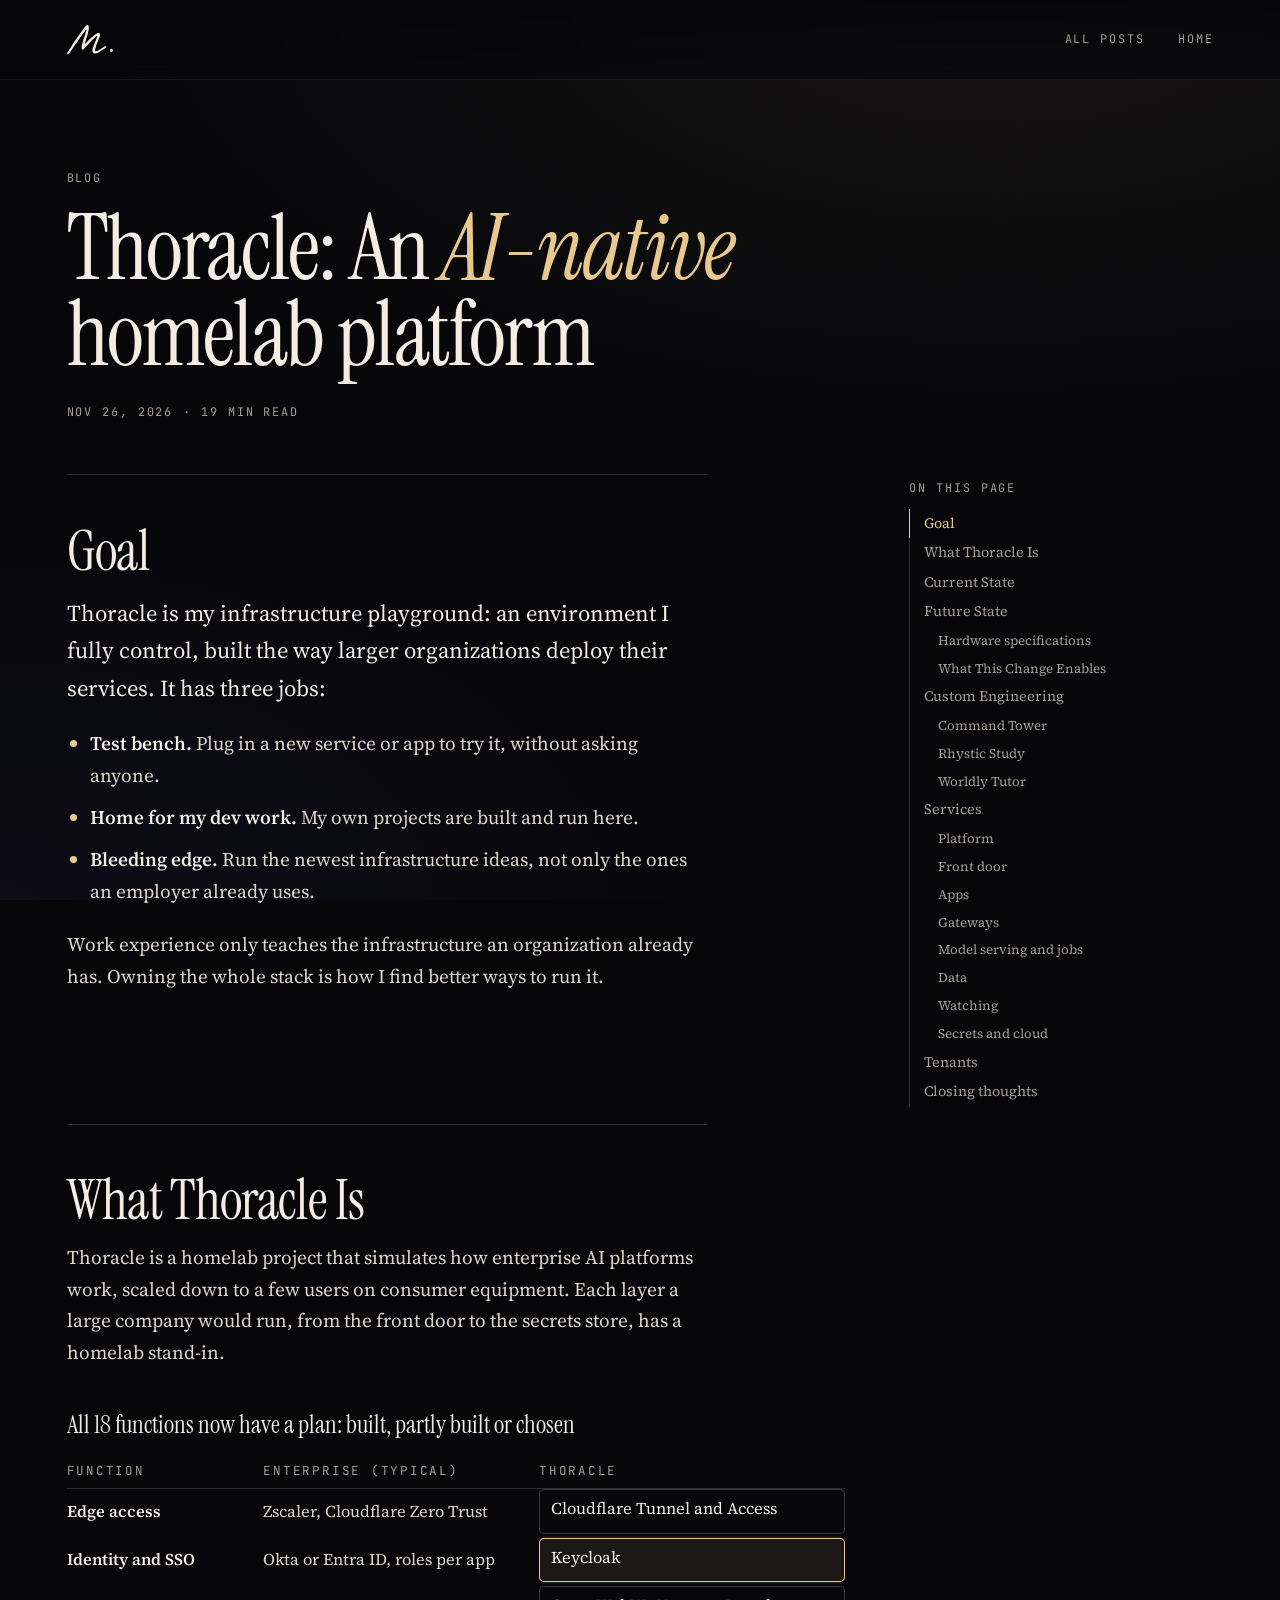
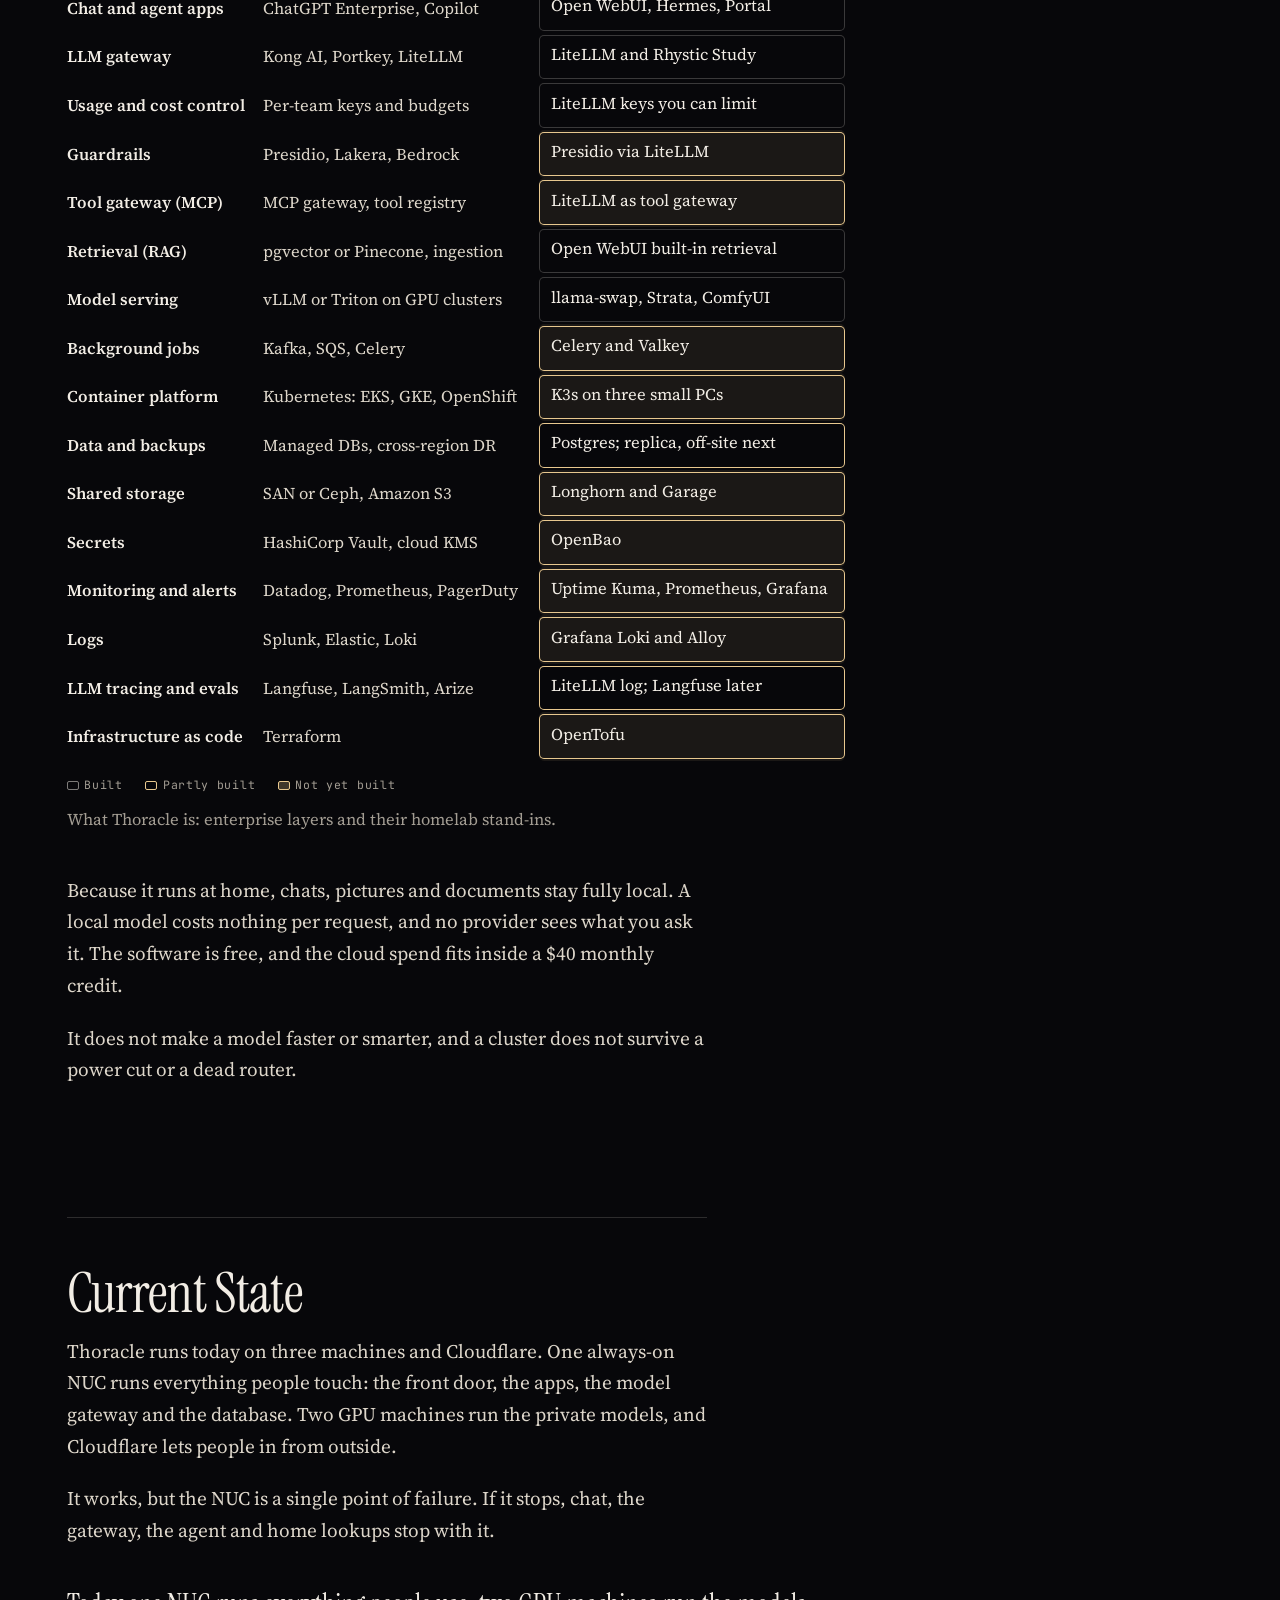
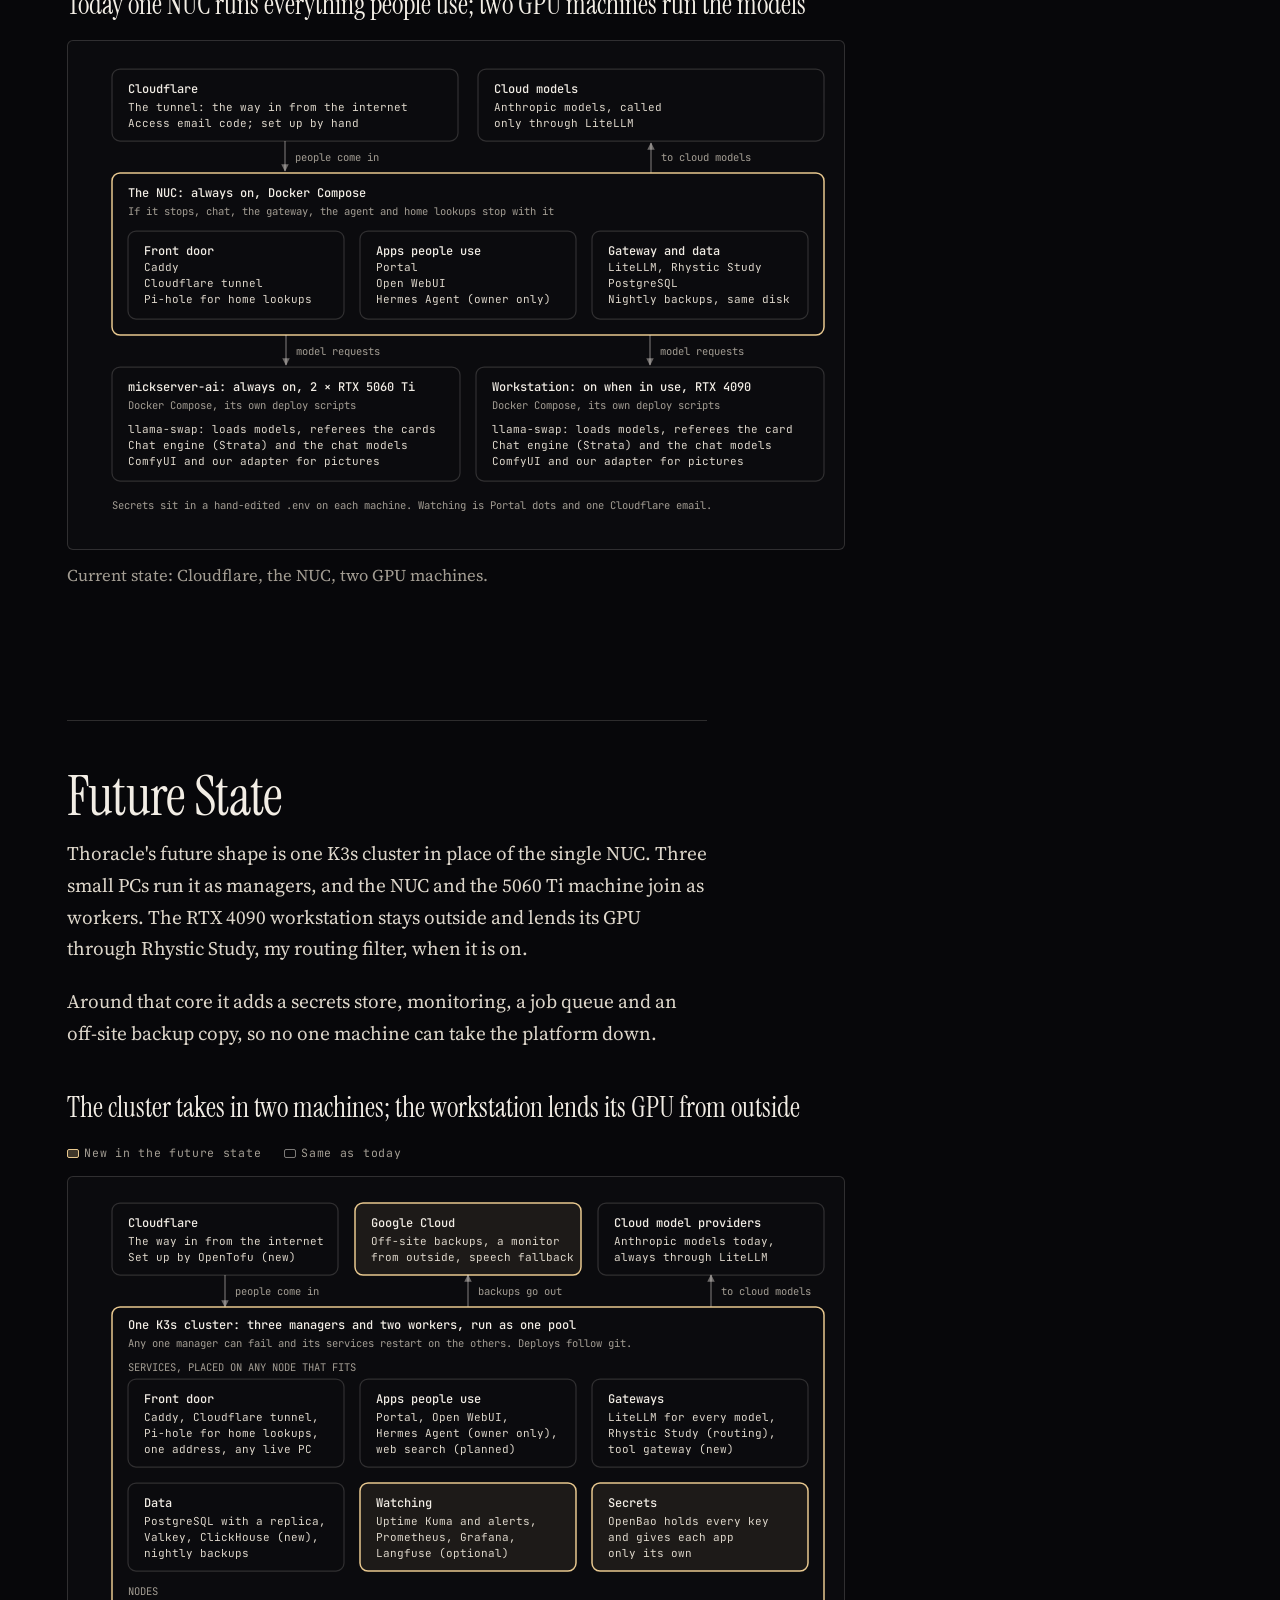
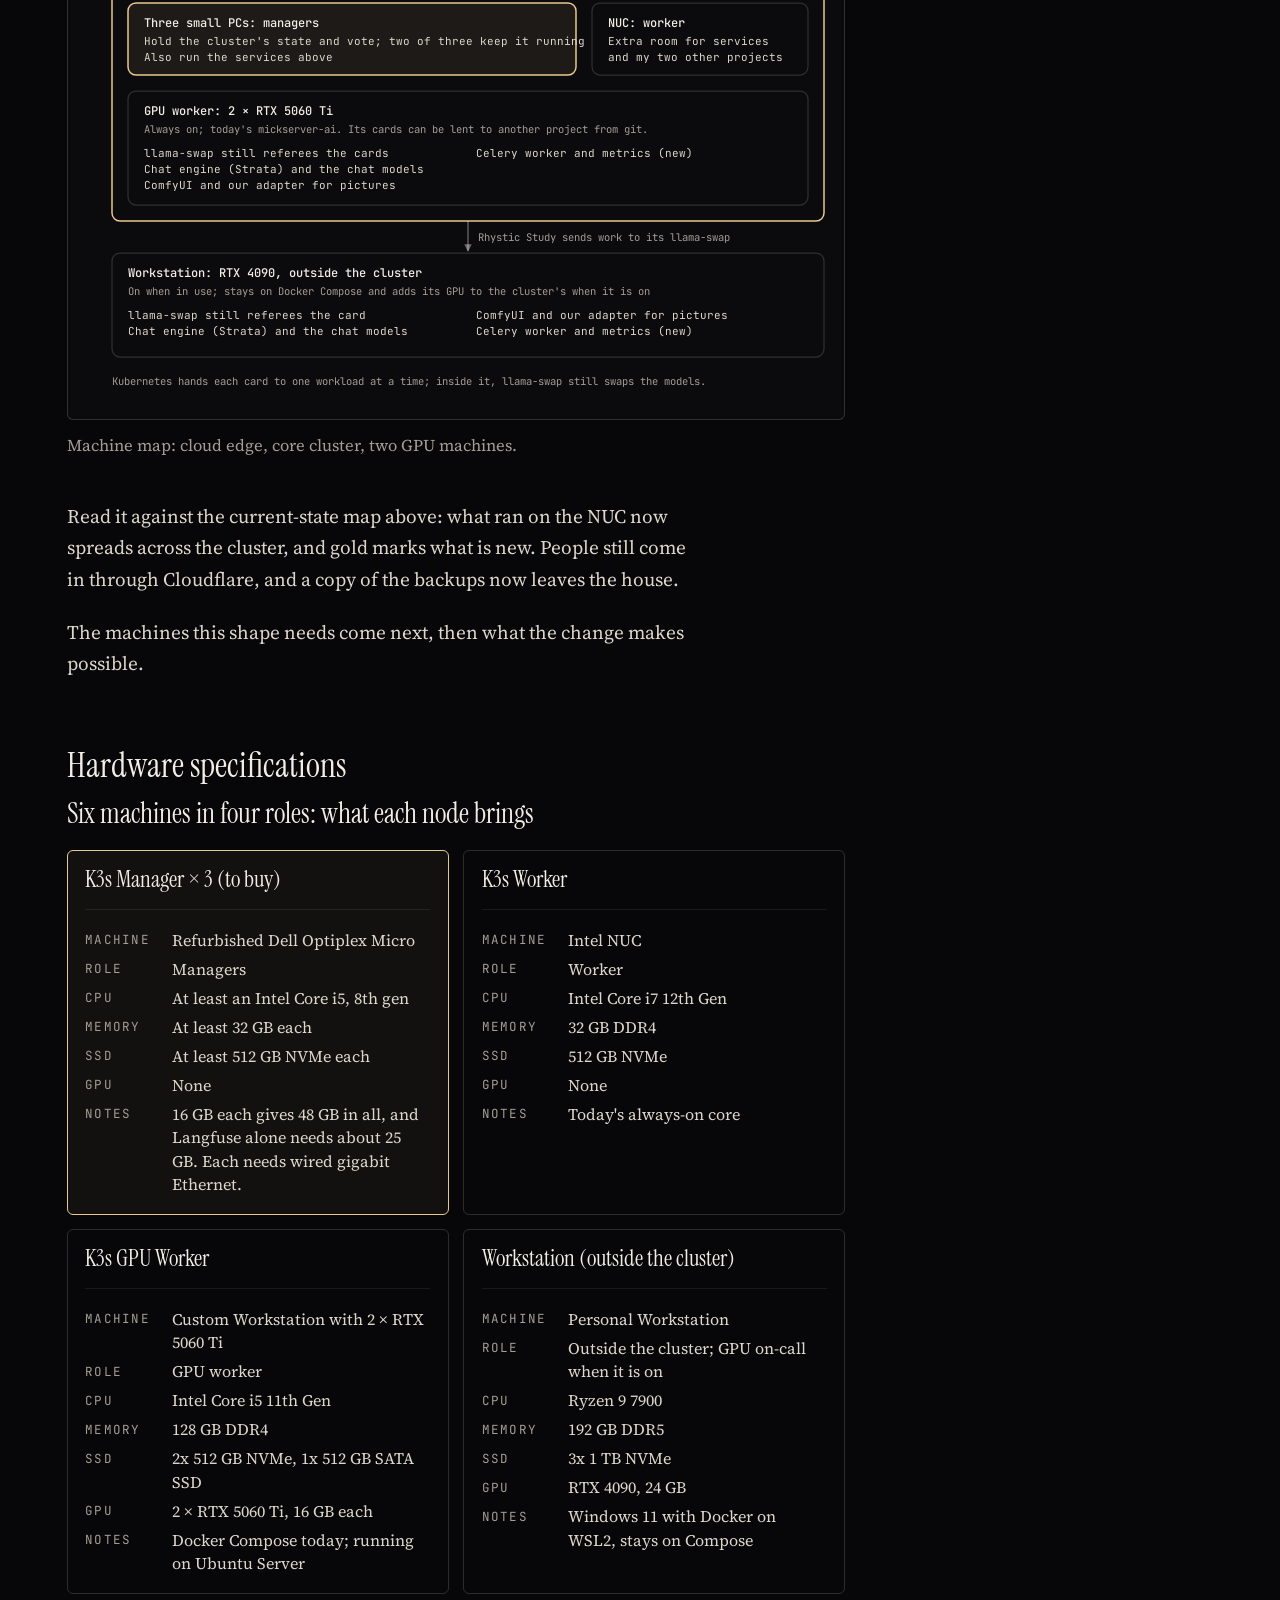
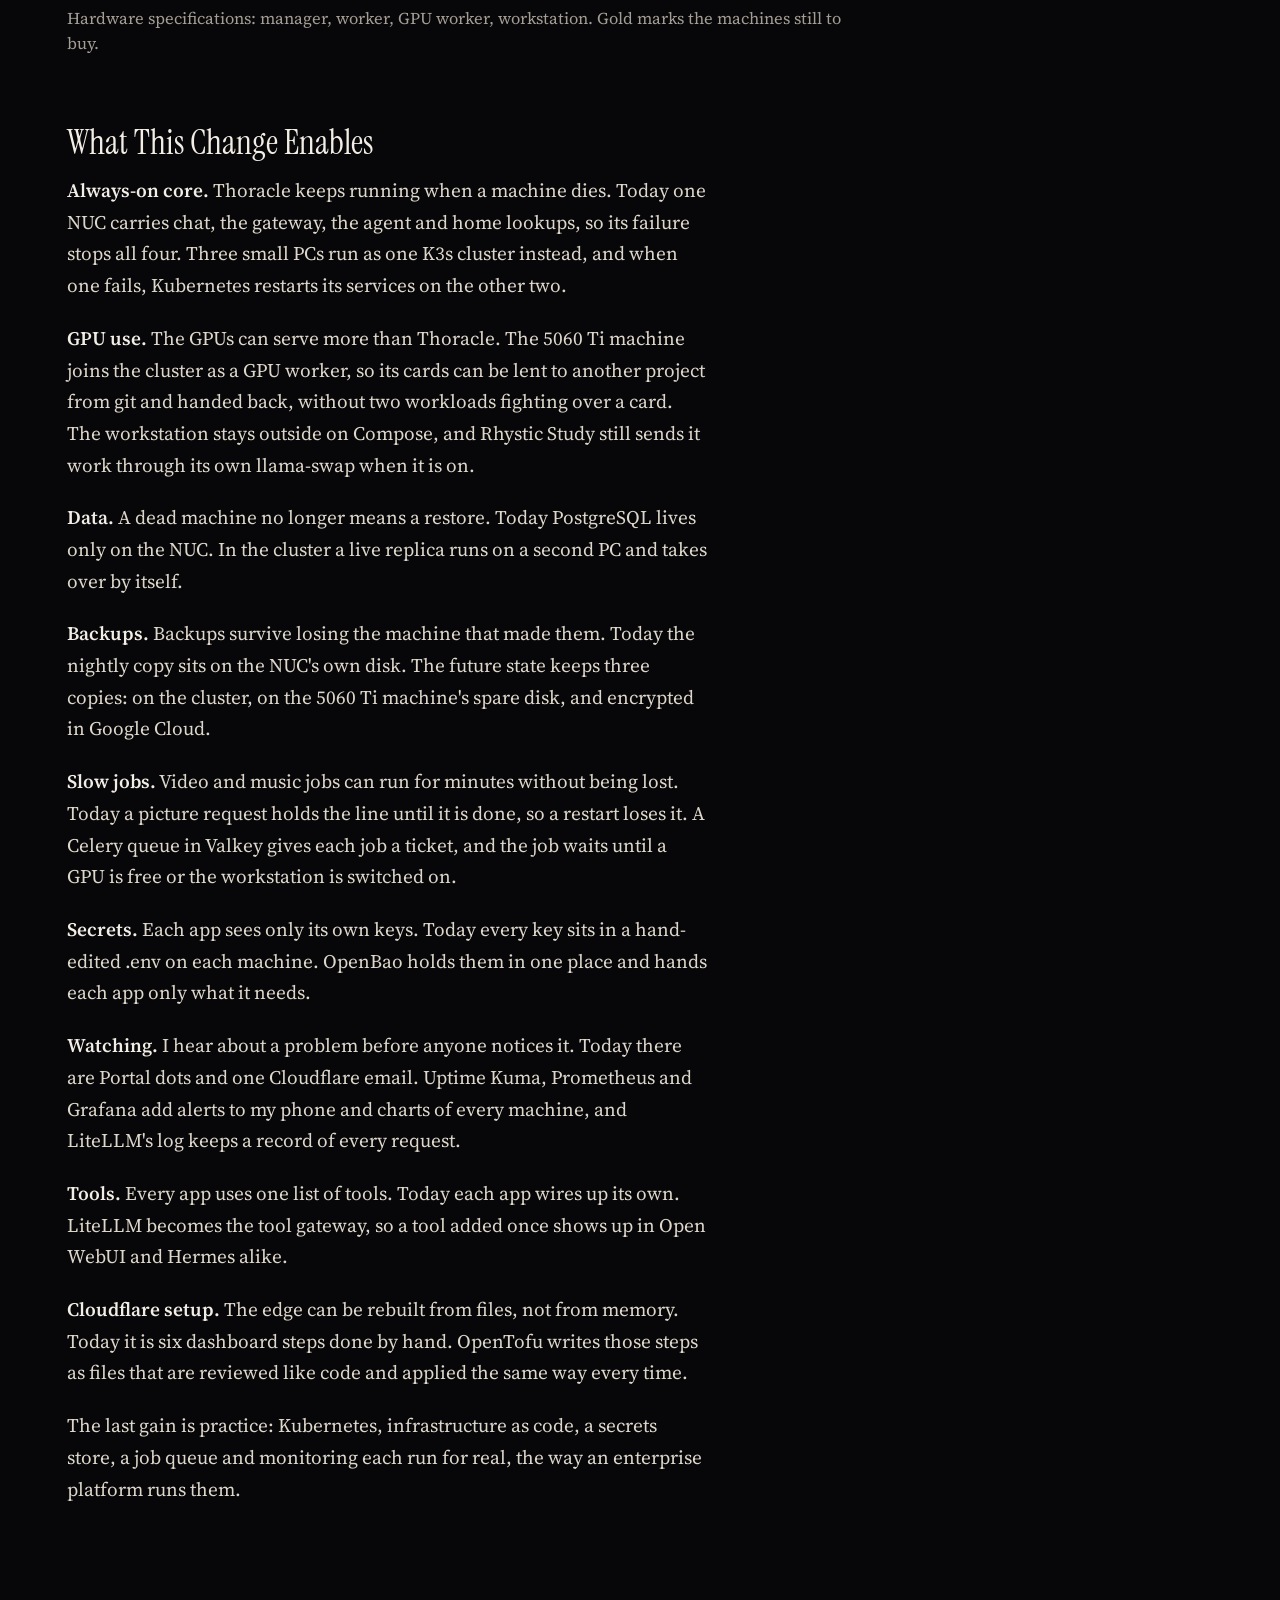
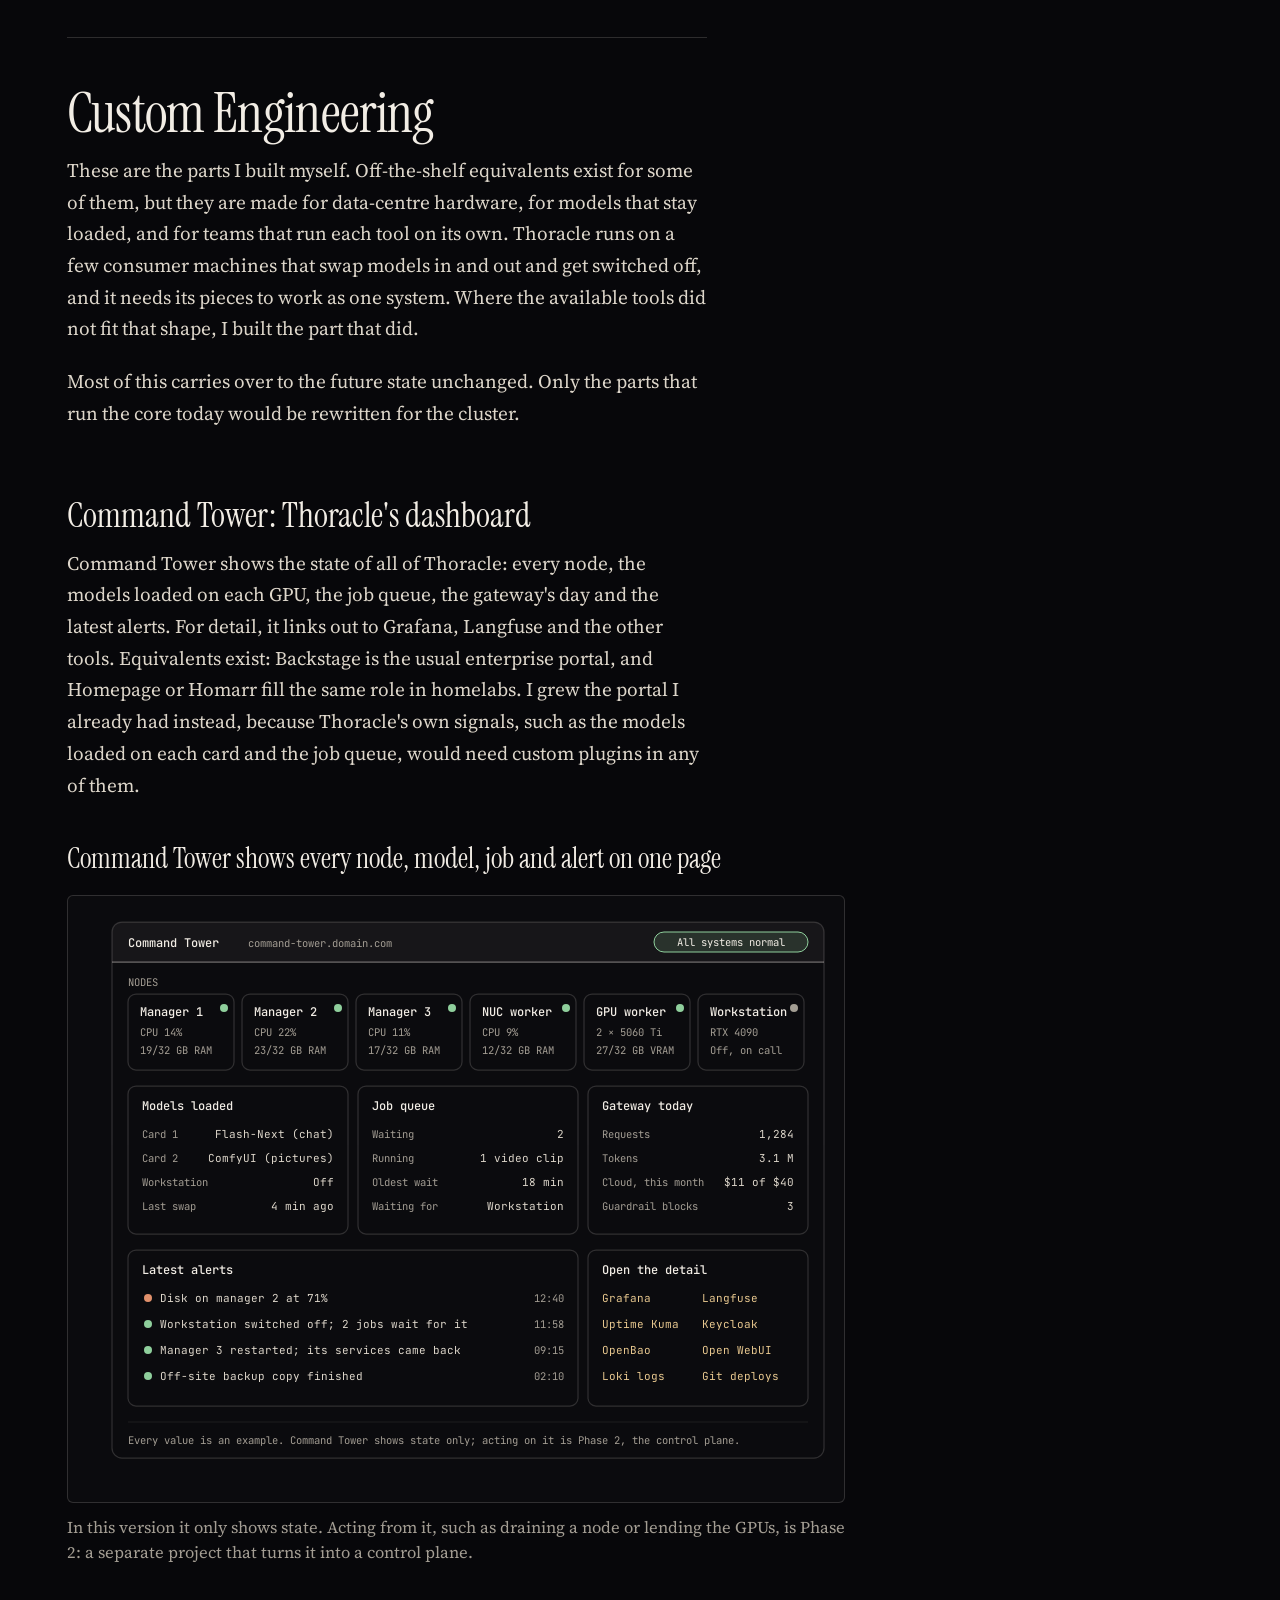
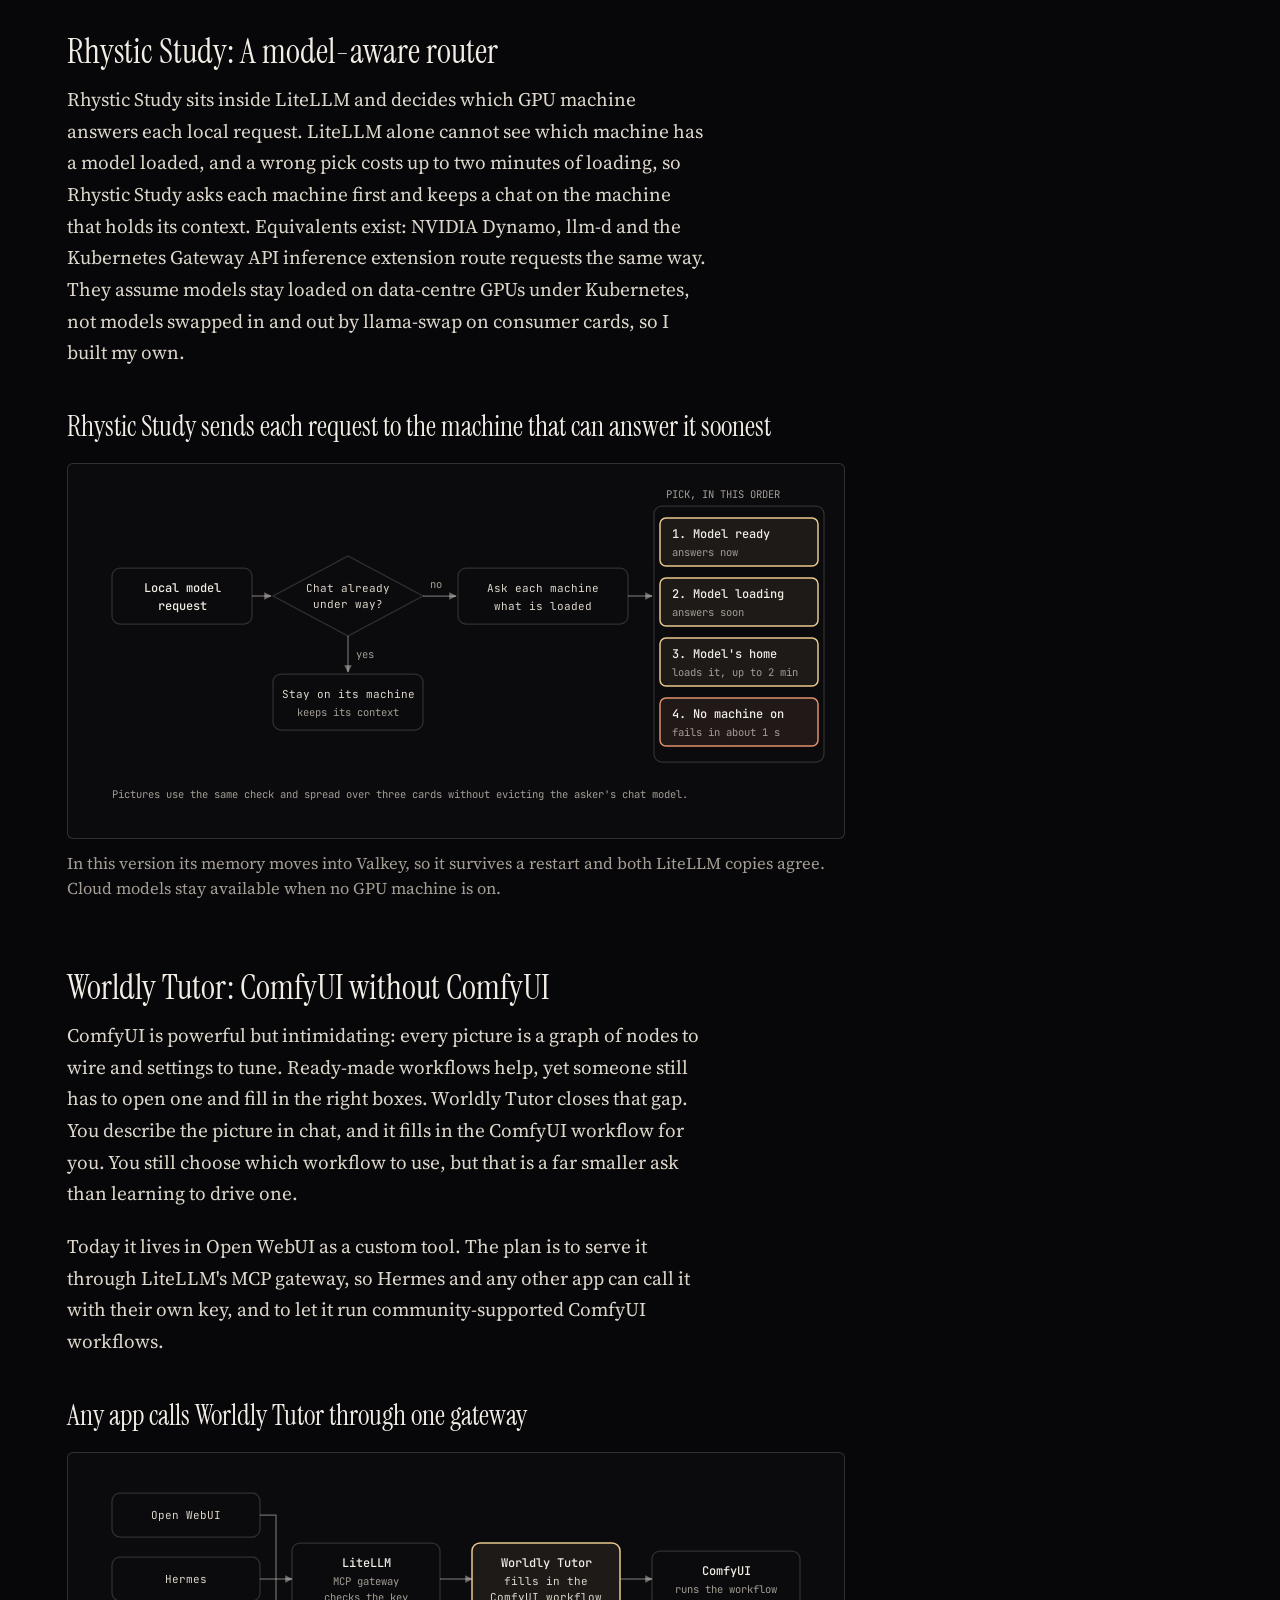
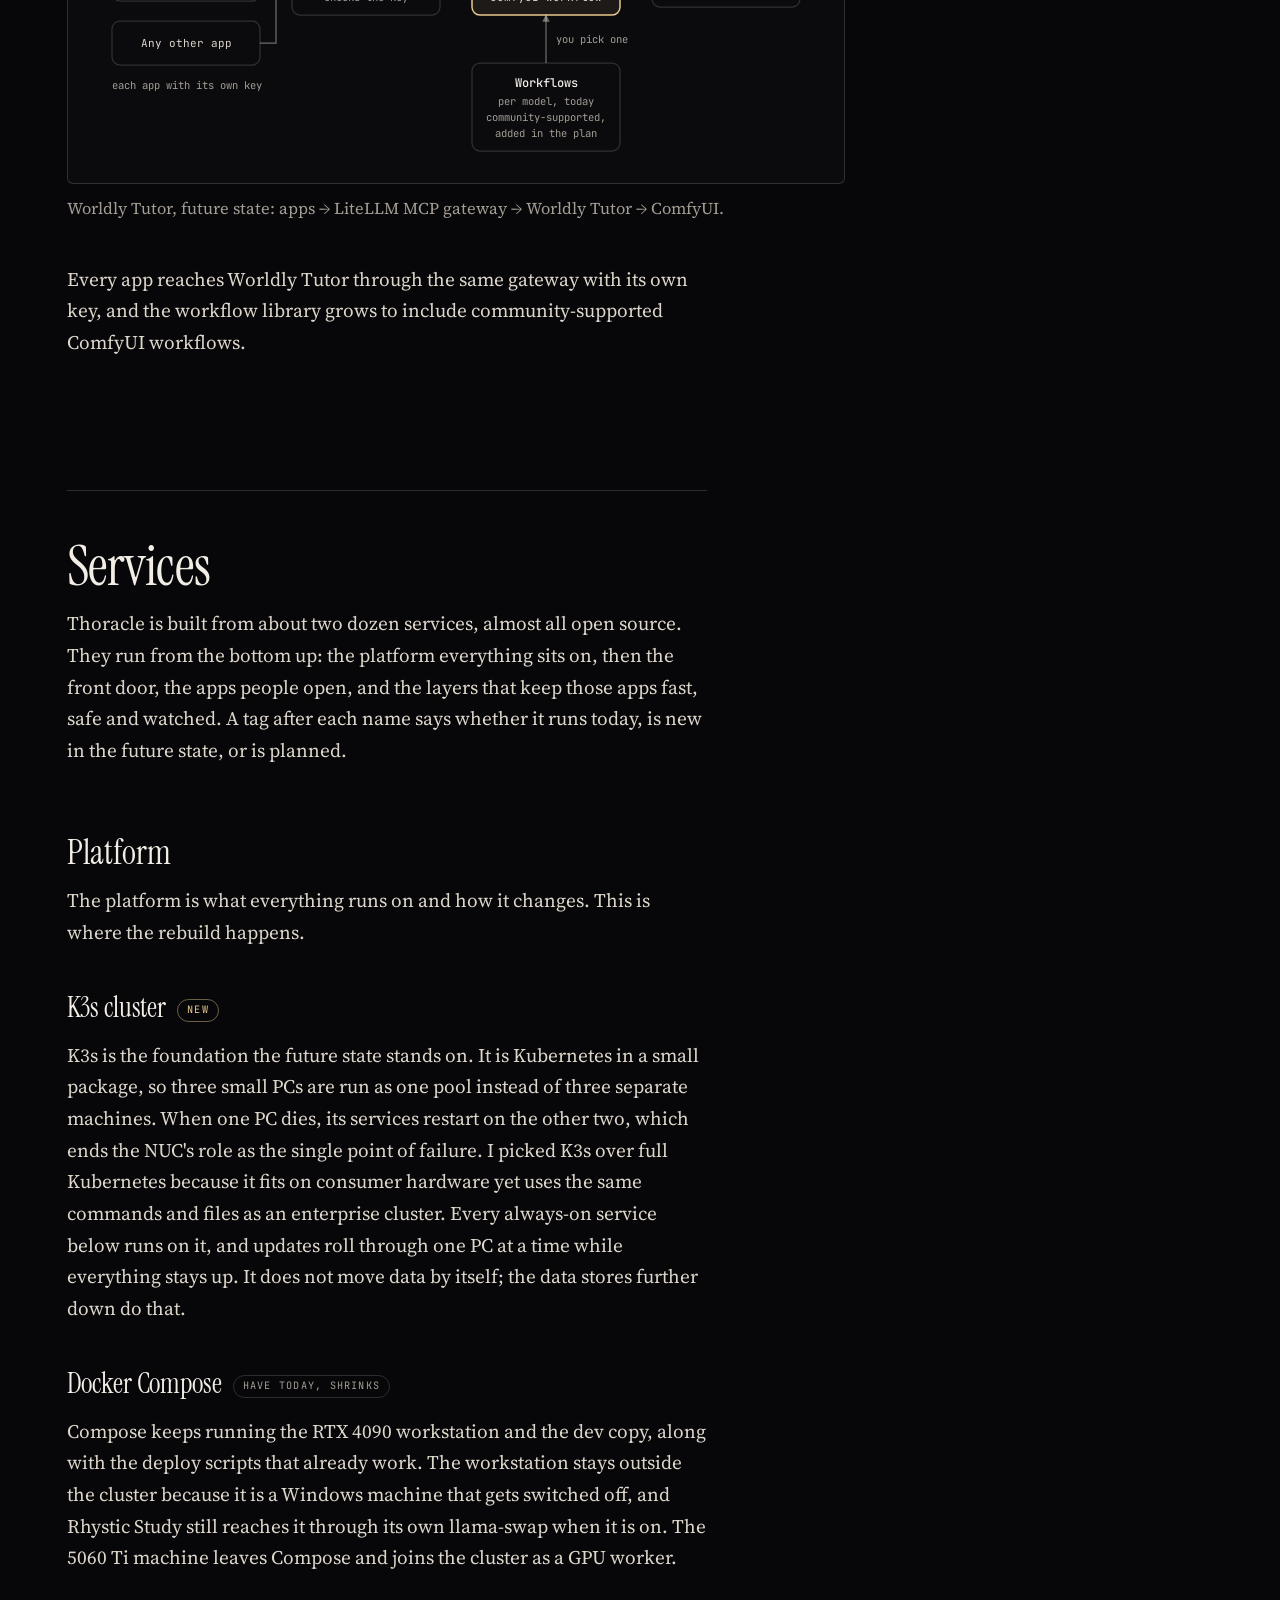
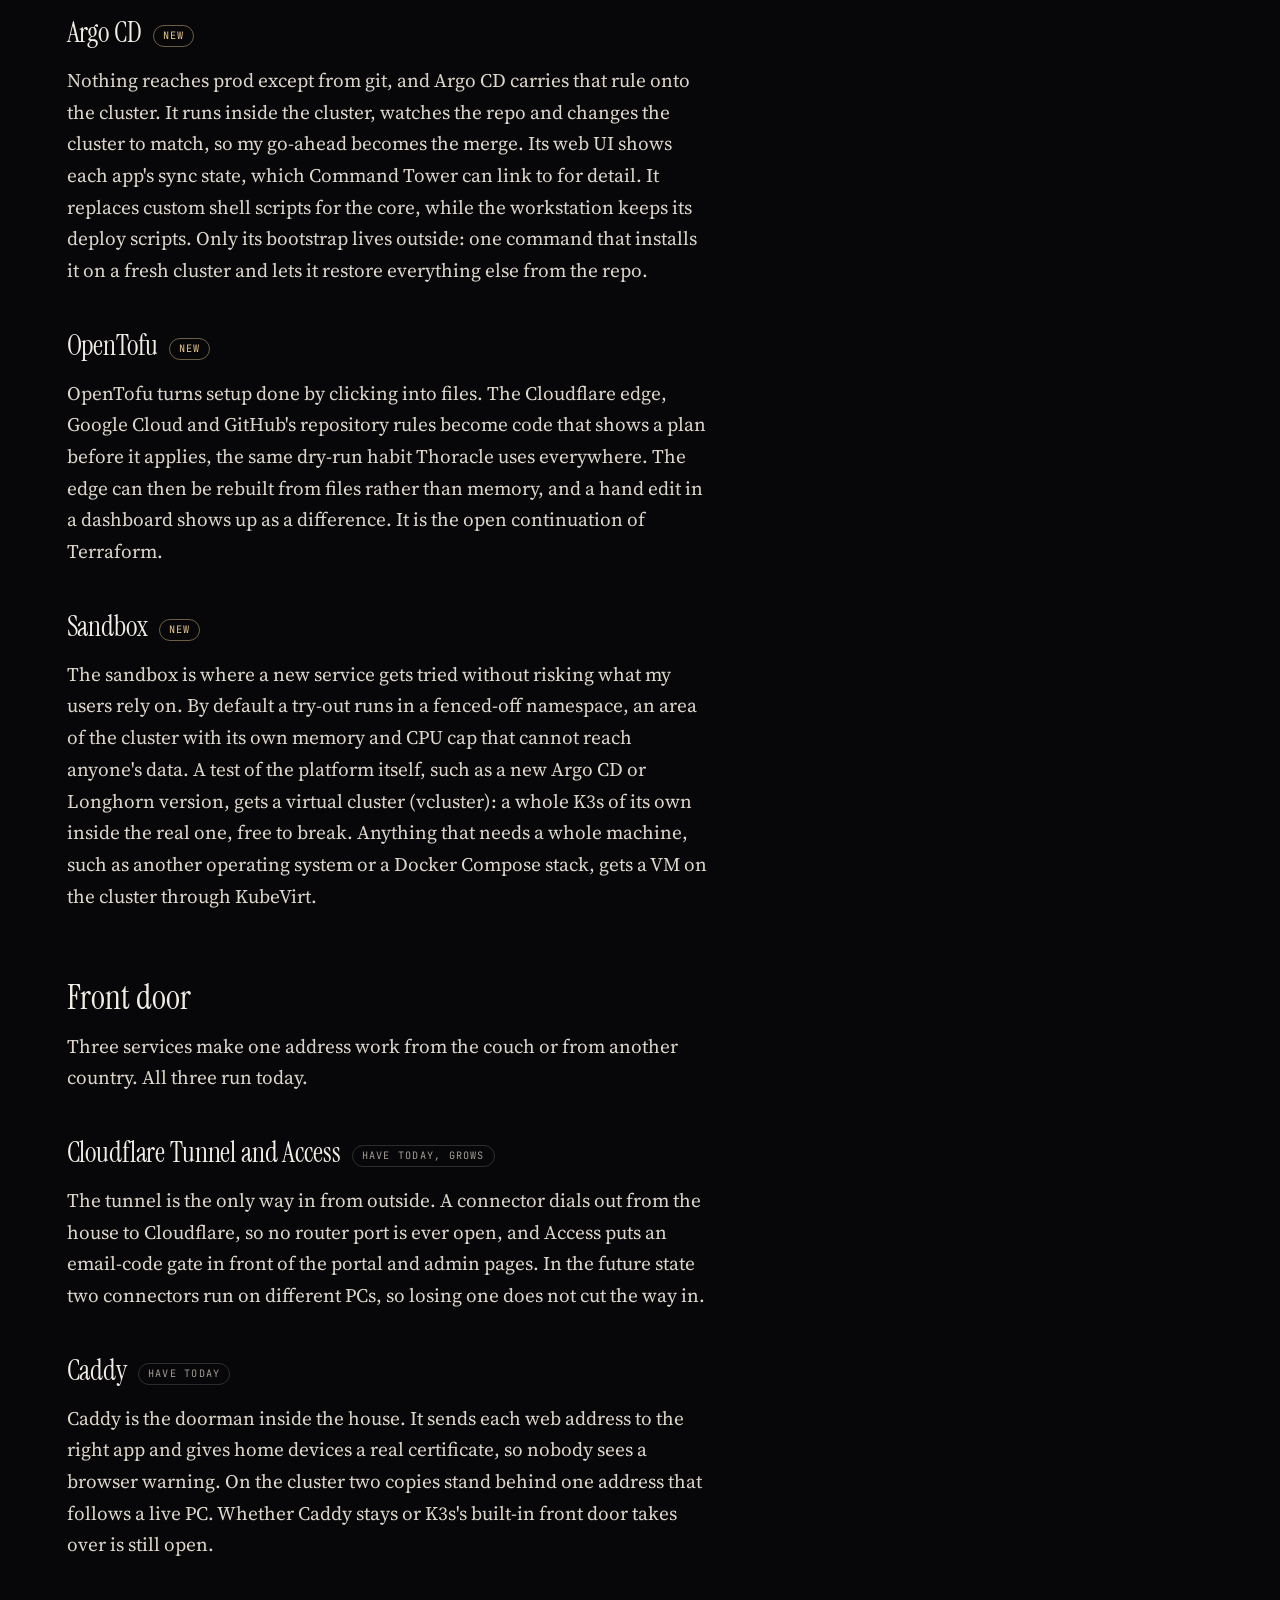
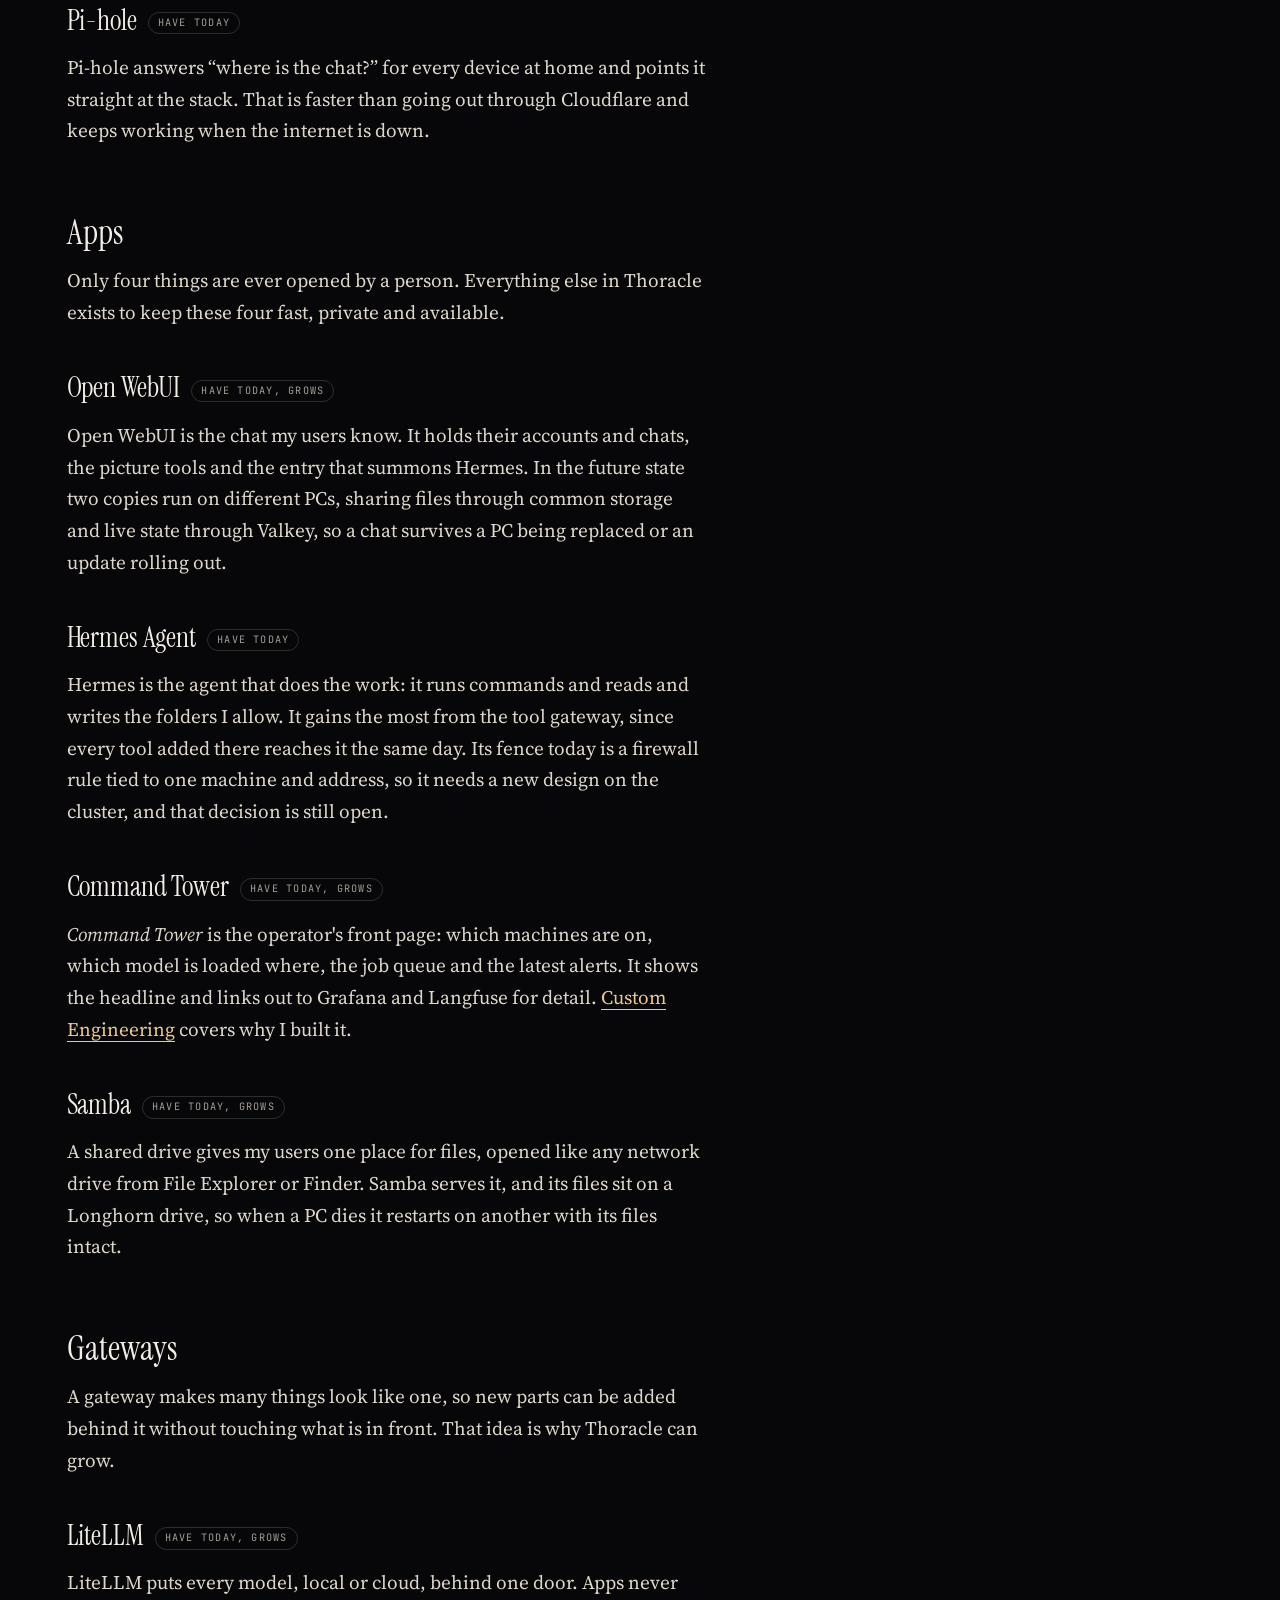
==== blog/thoracle-ai-native-homelab/index.html @ 5918c143 "Add a blog: Read my blog opens it; first post is Thoracle - blog/index.html lists posts, newest firs" ====
<!doctype html>
<html lang="en">
<head>
<meta charset="utf-8">
<meta name="viewport" content="width=device-width, initial-scale=1, viewport-fit=cover">
<title>Thoracle: An AI-native homelab platform · Mick Verzola</title>
<meta name="description" content="Enterprise AI platform, home edition: what runs today on a few consumer machines, what the cluster version adds, and the parts I built myself.">
<meta name="theme-color" content="#07070a">
<meta name="color-scheme" content="dark">
<link rel="canonical" href="https://www.mickverzola.com/blog/thoracle-ai-native-homelab/">
<meta property="og:type" content="article">
<meta property="og:title" content="Thoracle: An AI-native homelab platform">
<meta property="og:description" content="Enterprise AI platform, home edition: what runs today, what the cluster version adds, and the parts I built myself.">
<meta property="og:url" content="https://www.mickverzola.com/blog/thoracle-ai-native-homelab/">
<meta property="og:image" content="https://www.mickverzola.com/images/og.jpg">
<meta property="og:image:width" content="1200">
<meta property="og:image:height" content="630">
<meta property="article:published_time" content="2026-11-26">
<meta name="twitter:card" content="summary_large_image">
<link rel="icon" type="image/svg+xml" href="/favicon.svg">
<link rel="preconnect" href="https://fonts.googleapis.com">
<link rel="preconnect" href="https://fonts.gstatic.com" crossorigin>
<link href="https://fonts.googleapis.com/css2?family=Instrument+Serif:ital@0;1&family=JetBrains+Mono:wght@400;500&family=Source+Serif+4:ital,opsz,wght@0,8..60,400;0,8..60,600;1,8..60,400&display=swap" rel="stylesheet">
<link rel="stylesheet" href="/blog/blog.css">
<script type="module" src="/blog/blog.js"></script>
</head>
<body>

<svg class="defs" width="0" height="0" aria-hidden="true" focusable="false">
  <symbol id="m" viewBox="79 74 332 211">
    <path d="M 361.0 229.0 L 359.0 227.0 L 352.0 227.0 L 328.0 244.0 L 301.0 259.0 L 288.0 264.0 L 285.0 264.0 L 282.0 261.0 L 282.0 249.0 L 286.0 238.0 L 288.0 226.0 L 317.0 152.0 L 317.0 139.0 L 309.0 130.0 L 298.0 131.0 L 273.0 149.0 L 240.0 178.0 L 213.0 208.0 L 210.0 209.0 L 208.0 207.0 L 214.0 187.0 L 216.0 174.0 L 226.0 147.0 L 236.0 105.0 L 236.0 86.0 L 234.0 80.0 L 228.0 74.0 L 223.0 74.0 L 216.0 80.0 L 197.0 103.0 L 131.0 195.0 L 99.0 247.0 L 95.0 251.0 L 93.0 256.0 L 79.0 276.0 L 79.0 281.0 L 83.0 284.0 L 88.0 284.0 L 102.0 270.0 L 128.0 229.0 L 149.0 201.0 L 151.0 196.0 L 176.0 160.0 L 210.0 115.0 L 218.0 107.0 L 221.0 110.0 L 215.0 123.0 L 210.0 145.0 L 199.0 175.0 L 185.0 223.0 L 184.0 244.0 L 190.0 252.0 L 197.0 251.0 L 222.0 225.0 L 254.0 188.0 L 289.0 156.0 L 295.0 153.0 L 297.0 155.0 L 297.0 158.0 L 293.0 170.0 L 288.0 179.0 L 287.0 185.0 L 282.0 194.0 L 281.0 200.0 L 264.0 239.0 L 262.0 260.0 L 263.0 267.0 L 267.0 273.0 L 272.0 277.0 L 279.0 279.0 L 285.0 279.0 L 299.0 275.0 L 349.0 246.0 L 360.0 237.0 Z"/>
    <path d="M 398.0 246.0 L 390.0 253.0 L 390.0 263.0 L 396.0 269.0 L 402.0 269.0 L 409.0 262.0 L 410.0 254.0 L 403.0 247.0 Z"/>
  </symbol>
</svg>

<a class="skip" href="#post">Skip to the post</a>

<header class="bar">
  <a class="logo" href="/" aria-label="Mick Verzola, home">
    <svg viewBox="0 0 332 211" aria-hidden="true" focusable="false"><use href="#m"/></svg>
  </a>
  <nav aria-label="Blog">
    <a href="/blog/">All posts</a>
    <a href="/">Home</a>
  </nav>
</header>

<main id="post">
<article>

<header class="post-head">
  <p class="label">Blog</p>
  <h1>Thoracle: An <em>AI-native</em> homelab platform</h1>
  <p class="meta"><span><time datetime="2026-11-26">Nov 26, 2026</time></span><span>19 min read</span></p>
</header>

<div class="post-layout">

<nav class="toc" aria-label="On this page" hidden>
  <details open>
    <summary>On this page</summary>
    <ol></ol>
  </details>
</nav>

<div class="prose">

<h2>Goal</h2>
<p class="lead">Thoracle is my infrastructure playground: an environment I fully control, built the way larger organizations deploy their services. It has three jobs:</p>
<ul>
  <li><strong>Test bench.</strong> Plug in a new service or app to try it, without asking anyone.</li>
  <li><strong>Home for my dev work.</strong> My own projects are built and run here.</li>
  <li><strong>Bleeding edge.</strong> Run the newest infrastructure ideas, not only the ones an employer already uses.</li>
</ul>
<p>Work experience only teaches the infrastructure an organization already has. Owning the whole stack is how I find better ways to run it.</p>

<h2>What Thoracle Is</h2>
<p>Thoracle is a homelab project that simulates how enterprise AI platforms work, scaled down to a few users on consumer equipment. Each layer a large company would run, from the front door to the secrets store, has a homelab stand-in.</p>

<figure class="figure">
  <div class="table-wrap">
  <table class="compare">
    <caption>All 18 functions now have a plan: built, partly built or chosen</caption>
    <thead>
      <tr><th scope="col">Function</th><th scope="col">Enterprise (typical)</th><th scope="col">Thoracle</th></tr>
    </thead>
    <tbody>
      <tr class="built"><th scope="row">Edge access</th><td>Zscaler, Cloudflare Zero Trust</td><td>Cloudflare Tunnel and Access<span class="sr-only"> (built)</span></td></tr>
      <tr class="todo"><th scope="row">Identity and SSO</th><td>Okta or Entra ID, roles per app</td><td>Keycloak<span class="sr-only"> (not yet built)</span></td></tr>
      <tr class="built"><th scope="row">Chat and agent apps</th><td>ChatGPT Enterprise, Copilot</td><td>Open WebUI, Hermes, Portal<span class="sr-only"> (built)</span></td></tr>
      <tr class="built"><th scope="row">LLM gateway</th><td>Kong AI, Portkey, LiteLLM</td><td>LiteLLM and Rhystic Study<span class="sr-only"> (built)</span></td></tr>
      <tr class="built"><th scope="row">Usage and cost control</th><td>Per-team keys and budgets</td><td>LiteLLM keys you can limit<span class="sr-only"> (built)</span></td></tr>
      <tr class="todo"><th scope="row">Guardrails</th><td>Presidio, Lakera, Bedrock</td><td>Presidio via LiteLLM<span class="sr-only"> (not yet built)</span></td></tr>
      <tr class="todo"><th scope="row">Tool gateway (MCP)</th><td>MCP gateway, tool registry</td><td>LiteLLM as tool gateway<span class="sr-only"> (not yet built)</span></td></tr>
      <tr class="built"><th scope="row">Retrieval (RAG)</th><td>pgvector or Pinecone, ingestion</td><td>Open WebUI built-in retrieval<span class="sr-only"> (built)</span></td></tr>
      <tr class="built"><th scope="row">Model serving</th><td>vLLM or Triton on GPU clusters</td><td>llama-swap, Strata, ComfyUI<span class="sr-only"> (built)</span></td></tr>
      <tr class="todo"><th scope="row">Background jobs</th><td>Kafka, SQS, Celery</td><td>Celery and Valkey<span class="sr-only"> (not yet built)</span></td></tr>
      <tr class="todo"><th scope="row">Container platform</th><td>Kubernetes: EKS, GKE, OpenShift</td><td>K3s on three small PCs<span class="sr-only"> (not yet built)</span></td></tr>
      <tr class="part"><th scope="row">Data and backups</th><td>Managed DBs, cross-region DR</td><td>Postgres; replica, off-site next<span class="sr-only"> (partly built)</span></td></tr>
      <tr class="todo"><th scope="row">Shared storage</th><td>SAN or Ceph, Amazon S3</td><td>Longhorn and Garage<span class="sr-only"> (not yet built)</span></td></tr>
      <tr class="todo"><th scope="row">Secrets</th><td>HashiCorp Vault, cloud KMS</td><td>OpenBao<span class="sr-only"> (not yet built)</span></td></tr>
      <tr class="todo"><th scope="row">Monitoring and alerts</th><td>Datadog, Prometheus, PagerDuty</td><td>Uptime Kuma, Prometheus, Grafana<span class="sr-only"> (not yet built)</span></td></tr>
      <tr class="todo"><th scope="row">Logs</th><td>Splunk, Elastic, Loki</td><td>Grafana Loki and Alloy<span class="sr-only"> (not yet built)</span></td></tr>
      <tr class="part"><th scope="row">LLM tracing and evals</th><td>Langfuse, LangSmith, Arize</td><td>LiteLLM log; Langfuse later<span class="sr-only"> (partly built)</span></td></tr>
      <tr class="todo"><th scope="row">Infrastructure as code</th><td>Terraform</td><td>OpenTofu<span class="sr-only"> (not yet built)</span></td></tr>
    </tbody>
  </table>
  </div>
  <figcaption>
    <span class="key" aria-hidden="true"><span class="k-built">Built</span><span class="k-part">Partly built</span><span class="k-todo">Not yet built</span></span>
    What Thoracle is: enterprise layers and their homelab stand-ins.
  </figcaption>
</figure>

<p>Because it runs at home, chats, pictures and documents stay fully local. A local model costs nothing per request, and no provider sees what you ask it. The software is free, and the cloud spend fits inside a $40 monthly credit.</p>
<p>It does not make a model faster or smarter, and a cluster does not survive a power cut or a dead router.</p>

<h2>Current State</h2>
<p>Thoracle runs today on three machines and Cloudflare. One always-on NUC runs everything people touch: the front door, the apps, the model gateway and the database. Two GPU machines run the private models, and Cloudflare lets people in from outside.</p>
<p>It works, but the NUC is a single point of failure. If it stops, chat, the gateway, the agent and home lookups stop with it.</p>

<figure class="figure">
  <p class="fig-title">Today one NUC runs everything people use; two GPU machines run the models</p>
  <div class="scroll">
  <svg viewBox="0 40 760 468" role="img" aria-labelledby="d-now">
    <title id="d-now">Today one NUC runs everything people use, and two GPU machines run the models</title>
    <defs><marker id="now-arrow" viewBox="0 0 10 10" refX="9" refY="5" markerWidth="6" markerHeight="6" orient="auto-start-reverse"><path d="M0 0L10 5L0 10z" class="d-arrowhead"/></marker></defs>
    <rect class="d-box" x="24" y="48" width="346" height="72" rx="8"/>
    <text class="d-head" x="40" y="72">Cloudflare</text>
    <text class="d-text" x="40" y="90">The tunnel: the way in from the internet</text>
    <text class="d-text" x="40" y="106">Access email code; set up by hand</text>
    <rect class="d-box" x="390" y="48" width="346" height="72" rx="8"/>
    <text class="d-head" x="406" y="72">Cloud models</text>
    <text class="d-text" x="406" y="90">Anthropic models, called</text>
    <text class="d-text" x="406" y="106">only through LiteLLM</text>
    <path class="d-edge" d="M197 120V150" marker-end="url(#now-arrow)"/>
    <path class="d-edge" d="M563 152V122" marker-end="url(#now-arrow)"/>
    <text class="d-quiet" x="207" y="140">people come in</text>
    <text class="d-quiet" x="573" y="140">to cloud models</text>
    <rect class="d-accent" x="24" y="152" width="712" height="162" rx="8"/>
    <text class="d-head" x="40" y="176">The NUC: always on, Docker Compose</text>
    <text class="d-quiet" x="40" y="194">If it stops, chat, the gateway, the agent and home lookups stop with it</text>
    <rect class="d-box" x="40" y="210" width="216" height="88" rx="8"/>
    <text class="d-head" x="56" y="234">Front door</text>
    <text class="d-text" x="56" y="250">Caddy</text>
    <text class="d-text" x="56" y="266">Cloudflare tunnel</text>
    <text class="d-text" x="56" y="282">Pi-hole for home lookups</text>
    <rect class="d-box" x="272" y="210" width="216" height="88" rx="8"/>
    <text class="d-head" x="288" y="234">Apps people use</text>
    <text class="d-text" x="288" y="250">Portal</text>
    <text class="d-text" x="288" y="266">Open WebUI</text>
    <text class="d-text" x="288" y="282">Hermes Agent (owner only)</text>
    <rect class="d-box" x="504" y="210" width="216" height="88" rx="8"/>
    <text class="d-head" x="520" y="234">Gateway and data</text>
    <text class="d-text" x="520" y="250">LiteLLM, Rhystic Study</text>
    <text class="d-text" x="520" y="266">PostgreSQL</text>
    <text class="d-text" x="520" y="282">Nightly backups, same disk</text>
    <path class="d-edge" d="M198 314V344" marker-end="url(#now-arrow)"/>
    <path class="d-edge" d="M562 314V344" marker-end="url(#now-arrow)"/>
    <text class="d-quiet" x="208" y="334">model requests</text>
    <text class="d-quiet" x="572" y="334">model requests</text>
    <rect class="d-box" x="24" y="346" width="348" height="114" rx="8"/>
    <text class="d-head" x="40" y="370">mickserver-ai: always on, 2 × RTX 5060 Ti</text>
    <text class="d-quiet" x="40" y="388">Docker Compose, its own deploy scripts</text>
    <text class="d-text" x="40" y="412">llama-swap: loads models, referees the cards</text>
    <text class="d-text" x="40" y="428">Chat engine (Strata) and the chat models</text>
    <text class="d-text" x="40" y="444">ComfyUI and our adapter for pictures</text>
    <rect class="d-box" x="388" y="346" width="348" height="114" rx="8"/>
    <text class="d-head" x="404" y="370">Workstation: on when in use, RTX 4090</text>
    <text class="d-quiet" x="404" y="388">Docker Compose, its own deploy scripts</text>
    <text class="d-text" x="404" y="412">llama-swap: loads models, referees the card</text>
    <text class="d-text" x="404" y="428">Chat engine (Strata) and the chat models</text>
    <text class="d-text" x="404" y="444">ComfyUI and our adapter for pictures</text>
    <text class="d-quiet" x="24" y="488">Secrets sit in a hand-edited .env on each machine. Watching is Portal dots and one Cloudflare email.</text>
  </svg>
  </div>
  <figcaption>Current state: Cloudflare, the NUC, two GPU machines.</figcaption>
</figure>

<h2>Future State</h2>
<p>Thoracle's future shape is one K3s cluster in place of the single NUC. Three small PCs run it as managers, and the NUC and the 5060 Ti machine join as workers. The RTX 4090 workstation stays outside and lends its GPU through Rhystic Study, my routing filter, when it is on.</p>
<p>Around that core it adds a secrets store, monitoring, a job queue and an off-site backup copy, so no one machine can take the platform down.</p>

<figure class="figure">
  <p class="fig-title">The cluster takes in two machines; the workstation lends its GPU from outside</p>
  <p class="key"><span class="k-new">New in the future state</span><span class="k-have">Same as today</span></p>
  <div class="scroll">
  <svg viewBox="0 58 760 802" role="img" aria-labelledby="d-map">
    <title id="d-map">The cluster takes in the NUC and the 5060 Ti machine; the workstation lends its GPU from outside</title>
    <defs><marker id="map-arrow" viewBox="0 0 10 10" refX="9" refY="5" markerWidth="6" markerHeight="6" orient="auto-start-reverse"><path d="M0 0L10 5L0 10z" class="d-arrowhead"/></marker></defs>
    <rect class="d-box" x="24" y="64" width="226" height="72" rx="8"/>
    <text class="d-head" x="40" y="88">Cloudflare</text>
    <text class="d-text" x="40" y="106">The way in from the internet</text>
    <text class="d-text" x="40" y="122">Set up by OpenTofu (new)</text>
    <rect class="d-new" x="267" y="64" width="226" height="72" rx="8"/>
    <text class="d-head" x="283" y="88">Google Cloud</text>
    <text class="d-text" x="283" y="106">Off-site backups, a monitor</text>
    <text class="d-text" x="283" y="122">from outside, speech fallback</text>
    <rect class="d-box" x="510" y="64" width="226" height="72" rx="8"/>
    <text class="d-head" x="526" y="88">Cloud model providers</text>
    <text class="d-text" x="526" y="106">Anthropic models today,</text>
    <text class="d-text" x="526" y="122">always through LiteLLM</text>
    <path class="d-edge" d="M137 136V168" marker-end="url(#map-arrow)"/>
    <path class="d-edge" d="M380 168V136" marker-end="url(#map-arrow)"/>
    <path class="d-edge" d="M623 168V136" marker-end="url(#map-arrow)"/>
    <text class="d-quiet" x="147" y="156">people come in</text>
    <text class="d-quiet" x="390" y="156">backups go out</text>
    <text class="d-quiet" x="633" y="156">to cloud models</text>
    <rect class="d-accent" x="24" y="168" width="712" height="514" rx="8"/>
    <text class="d-head" x="40" y="190">One K3s cluster: three managers and two workers, run as one pool</text>
    <text class="d-quiet" x="40" y="208">Any one manager can fail and its services restart on the others. Deploys follow git.</text>
    <text class="d-quiet" x="40" y="232">SERVICES, PLACED ON ANY NODE THAT FITS</text>
    <rect class="d-box" x="40" y="240" width="216" height="88" rx="8"/>
    <text class="d-head" x="56" y="264">Front door</text>
    <text class="d-text" x="56" y="282">Caddy, Cloudflare tunnel,</text>
    <text class="d-text" x="56" y="298">Pi-hole for home lookups,</text>
    <text class="d-text" x="56" y="314">one address, any live PC</text>
    <rect class="d-box" x="272" y="240" width="216" height="88" rx="8"/>
    <text class="d-head" x="288" y="264">Apps people use</text>
    <text class="d-text" x="288" y="282">Portal, Open WebUI,</text>
    <text class="d-text" x="288" y="298">Hermes Agent (owner only),</text>
    <text class="d-text" x="288" y="314">web search (planned)</text>
    <rect class="d-box" x="504" y="240" width="216" height="88" rx="8"/>
    <text class="d-head" x="520" y="264">Gateways</text>
    <text class="d-text" x="520" y="282">LiteLLM for every model,</text>
    <text class="d-text" x="520" y="298">Rhystic Study (routing),</text>
    <text class="d-text" x="520" y="314">tool gateway (new)</text>
    <rect class="d-box" x="40" y="344" width="216" height="88" rx="8"/>
    <text class="d-head" x="56" y="368">Data</text>
    <text class="d-text" x="56" y="386">PostgreSQL with a replica,</text>
    <text class="d-text" x="56" y="402">Valkey, ClickHouse (new),</text>
    <text class="d-text" x="56" y="418">nightly backups</text>
    <rect class="d-new" x="272" y="344" width="216" height="88" rx="8"/>
    <text class="d-head" x="288" y="368">Watching</text>
    <text class="d-text" x="288" y="386">Uptime Kuma and alerts,</text>
    <text class="d-text" x="288" y="402">Prometheus, Grafana,</text>
    <text class="d-text" x="288" y="418">Langfuse (optional)</text>
    <rect class="d-new" x="504" y="344" width="216" height="88" rx="8"/>
    <text class="d-head" x="520" y="368">Secrets</text>
    <text class="d-text" x="520" y="386">OpenBao holds every key</text>
    <text class="d-text" x="520" y="402">and gives each app</text>
    <text class="d-text" x="520" y="418">only its own</text>
    <text class="d-quiet" x="40" y="456">NODES</text>
    <rect class="d-new" x="40" y="464" width="448" height="72" rx="8"/>
    <text class="d-head" x="56" y="488">Three small PCs: managers</text>
    <text class="d-text" x="56" y="506">Hold the cluster's state and vote; two of three keep it running</text>
    <text class="d-text" x="56" y="522">Also run the services above</text>
    <rect class="d-box" x="504" y="464" width="216" height="72" rx="8"/>
    <text class="d-head" x="520" y="488">NUC: worker</text>
    <text class="d-text" x="520" y="506">Extra room for services</text>
    <text class="d-text" x="520" y="522">and my two other projects</text>
    <rect class="d-box" x="40" y="552" width="680" height="114" rx="8"/>
    <text class="d-head" x="56" y="576">GPU worker: 2 × RTX 5060 Ti</text>
    <text class="d-quiet" x="56" y="594">Always on; today's mickserver-ai. Its cards can be lent to another project from git.</text>
    <text class="d-text" x="56" y="618">llama-swap still referees the cards</text>
    <text class="d-text" x="56" y="634">Chat engine (Strata) and the chat models</text>
    <text class="d-text" x="56" y="650">ComfyUI and our adapter for pictures</text>
    <text class="d-text" x="388" y="618">Celery worker and metrics (new)</text>
    <path class="d-edge" d="M380 682V712" marker-end="url(#map-arrow)"/>
    <text class="d-quiet" x="390" y="702">Rhystic Study sends work to its llama-swap</text>
    <rect class="d-box" x="24" y="714" width="712" height="104" rx="8"/>
    <text class="d-head" x="40" y="738">Workstation: RTX 4090, outside the cluster</text>
    <text class="d-quiet" x="40" y="756">On when in use; stays on Docker Compose and adds its GPU to the cluster's when it is on</text>
    <text class="d-text" x="40" y="780">llama-swap still referees the card</text>
    <text class="d-text" x="40" y="796">Chat engine (Strata) and the chat models</text>
    <text class="d-text" x="388" y="780">ComfyUI and our adapter for pictures</text>
    <text class="d-text" x="388" y="796">Celery worker and metrics (new)</text>
    <text class="d-quiet" x="24" y="846">Kubernetes hands each card to one workload at a time; inside it, llama-swap still swaps the models.</text>
  </svg>
  </div>
  <figcaption>Machine map: cloud edge, core cluster, two GPU machines.</figcaption>
</figure>

<p>Read it against the current-state map above: what ran on the NUC now spreads across the cluster, and gold marks what is new. People still come in through Cloudflare, and a copy of the backups now leaves the house.</p>
<p>The machines this shape needs come next, then what the change makes possible.</p>

<h3>Hardware specifications</h3>

<figure class="figure">
  <p class="fig-title">Six machines in four roles: what each node brings</p>
  <div class="specs">
    <div class="spec new">
      <h4>K3s Manager × 3 (to buy)</h4>
      <dl>
        <dt>Machine</dt><dd>Refurbished Dell Optiplex Micro</dd>
        <dt>Role</dt><dd>Managers</dd>
        <dt>CPU</dt><dd>At least an Intel Core i5, 8th gen</dd>
        <dt>Memory</dt><dd>At least 32 GB each</dd>
        <dt>SSD</dt><dd>At least 512 GB NVMe each</dd>
        <dt>GPU</dt><dd>None</dd>
        <dt>Notes</dt><dd>16 GB each gives 48 GB in all, and Langfuse alone needs about 25 GB. Each needs wired gigabit Ethernet.</dd>
      </dl>
    </div>
    <div class="spec">
      <h4>K3s Worker</h4>
      <dl>
        <dt>Machine</dt><dd>Intel NUC</dd>
        <dt>Role</dt><dd>Worker</dd>
        <dt>CPU</dt><dd>Intel Core i7 12th Gen</dd>
        <dt>Memory</dt><dd>32 GB DDR4</dd>
        <dt>SSD</dt><dd>512 GB NVMe</dd>
        <dt>GPU</dt><dd>None</dd>
        <dt>Notes</dt><dd>Today's always-on core</dd>
      </dl>
    </div>
    <div class="spec">
      <h4>K3s GPU Worker</h4>
      <dl>
        <dt>Machine</dt><dd>Custom Workstation with 2 × RTX 5060 Ti</dd>
        <dt>Role</dt><dd>GPU worker</dd>
        <dt>CPU</dt><dd>Intel Core i5 11th Gen</dd>
        <dt>Memory</dt><dd>128 GB DDR4</dd>
        <dt>SSD</dt><dd>2x 512 GB NVMe, 1x 512 GB SATA SSD</dd>
        <dt>GPU</dt><dd>2 × RTX 5060 Ti, 16 GB each</dd>
        <dt>Notes</dt><dd>Docker Compose today; running on Ubuntu Server</dd>
      </dl>
    </div>
    <div class="spec">
      <h4>Workstation (outside the cluster)</h4>
      <dl>
        <dt>Machine</dt><dd>Personal Workstation</dd>
        <dt>Role</dt><dd>Outside the cluster; GPU on-call when it is on</dd>
        <dt>CPU</dt><dd>Ryzen 9 7900</dd>
        <dt>Memory</dt><dd>192 GB DDR5</dd>
        <dt>SSD</dt><dd>3x 1 TB NVMe</dd>
        <dt>GPU</dt><dd>RTX 4090, 24 GB</dd>
        <dt>Notes</dt><dd>Windows 11 with Docker on WSL2, stays on Compose</dd>
      </dl>
    </div>
  </div>
  <figcaption>Hardware specifications: manager, worker, GPU worker, workstation. Gold marks the machines still to buy.</figcaption>
</figure>

<h3>What This Change Enables</h3>
<p><strong>Always-on core.</strong> Thoracle keeps running when a machine dies. Today one NUC carries chat, the gateway, the agent and home lookups, so its failure stops all four. Three small PCs run as one K3s cluster instead, and when one fails, Kubernetes restarts its services on the other two.</p>
<p><strong>GPU use.</strong> The GPUs can serve more than Thoracle. The 5060 Ti machine joins the cluster as a GPU worker, so its cards can be lent to another project from git and handed back, without two workloads fighting over a card. The workstation stays outside on Compose, and Rhystic Study still sends it work through its own llama-swap when it is on.</p>
<p><strong>Data.</strong> A dead machine no longer means a restore. Today PostgreSQL lives only on the NUC. In the cluster a live replica runs on a second PC and takes over by itself.</p>
<p><strong>Backups.</strong> Backups survive losing the machine that made them. Today the nightly copy sits on the NUC's own disk. The future state keeps three copies: on the cluster, on the 5060 Ti machine's spare disk, and encrypted in Google Cloud.</p>
<p><strong>Slow jobs.</strong> Video and music jobs can run for minutes without being lost. Today a picture request holds the line until it is done, so a restart loses it. A Celery queue in Valkey gives each job a ticket, and the job waits until a GPU is free or the workstation is switched on.</p>
<p><strong>Secrets.</strong> Each app sees only its own keys. Today every key sits in a hand-edited .env on each machine. OpenBao holds them in one place and hands each app only what it needs.</p>
<p><strong>Watching.</strong> I hear about a problem before anyone notices it. Today there are Portal dots and one Cloudflare email. Uptime Kuma, Prometheus and Grafana add alerts to my phone and charts of every machine, and LiteLLM's log keeps a record of every request.</p>
<p><strong>Tools.</strong> Every app uses one list of tools. Today each app wires up its own. LiteLLM becomes the tool gateway, so a tool added once shows up in Open WebUI and Hermes alike.</p>
<p><strong>Cloudflare setup.</strong> The edge can be rebuilt from files, not from memory. Today it is six dashboard steps done by hand. OpenTofu writes those steps as files that are reviewed like code and applied the same way every time.</p>
<p>The last gain is practice: Kubernetes, infrastructure as code, a secrets store, a job queue and monitoring each run for real, the way an enterprise platform runs them.</p>

<h2>Custom Engineering</h2>
<p>These are the parts I built myself. Off-the-shelf equivalents exist for some of them, but they are made for data-centre hardware, for models that stay loaded, and for teams that run each tool on its own. Thoracle runs on a few consumer machines that swap models in and out and get switched off, and it needs its pieces to work as one system. Where the available tools did not fit that shape, I built the part that did.</p>
<p>Most of this carries over to the future state unchanged. Only the parts that run the core today would be rewritten for the cluster.</p>

<h3 id="command-tower" data-toc="Command Tower">Command Tower: Thoracle's dashboard</h3>
<p>Command Tower shows the state of all of Thoracle: every node, the models loaded on each GPU, the job queue, the gateway's day and the latest alerts. For detail, it links out to Grafana, Langfuse and the other tools. Equivalents exist: Backstage is the usual enterprise portal, and Homepage or Homarr fill the same role in homelabs. I grew the portal I already had instead, because Thoracle's own signals, such as the models loaded on each card and the job queue, would need custom plugins in any of them.</p>

<figure class="figure">
  <p class="fig-title">Command Tower shows every node, model, job and alert on one page</p>
  <div class="scroll">
  <svg viewBox="0 34 760 566" role="img" aria-labelledby="d-ct">
    <title id="d-ct">Command Tower mock-up: node tiles, models loaded, job queue, gateway today, latest alerts and links to detail</title>
    <rect class="d-box" x="24" y="40" width="712" height="536" rx="10"/>
    <path class="d-tint" d="M24 80V50a10 10 0 0 1 10 -10h692a10 10 0 0 1 10 10v30z"/>
    <line class="d-edge" x1="24" x2="736" y1="80" y2="80"/>
    <text class="d-head" x="40" y="65">Command Tower</text>
    <text class="d-quiet" x="160" y="65">command-tower.domain.com</text>
    <rect x="566" y="50" width="154" height="20" rx="10" fill="rgba(143,207,156,.15)" stroke="#8fcf9c"/>
    <text class="d-quiet d-mid" x="643" y="64" style="fill:var(--ink)">All systems normal</text>
    <text class="d-quiet" x="40" y="104">NODES</text>
    <rect class="d-box" x="40" y="112" width="106" height="76" rx="8"/><circle class="d-dot-good" cx="136" cy="126" r="4"/>
    <text class="d-head" x="52" y="134">Manager 1</text><text class="d-quiet" x="52" y="154">CPU 14%</text><text class="d-quiet" x="52" y="172">19/32 GB RAM</text>
    <rect class="d-box" x="154" y="112" width="106" height="76" rx="8"/><circle class="d-dot-good" cx="250" cy="126" r="4"/>
    <text class="d-head" x="166" y="134">Manager 2</text><text class="d-quiet" x="166" y="154">CPU 22%</text><text class="d-quiet" x="166" y="172">23/32 GB RAM</text>
    <rect class="d-box" x="268" y="112" width="106" height="76" rx="8"/><circle class="d-dot-good" cx="364" cy="126" r="4"/>
    <text class="d-head" x="280" y="134">Manager 3</text><text class="d-quiet" x="280" y="154">CPU 11%</text><text class="d-quiet" x="280" y="172">17/32 GB RAM</text>
    <rect class="d-box" x="382" y="112" width="106" height="76" rx="8"/><circle class="d-dot-good" cx="478" cy="126" r="4"/>
    <text class="d-head" x="394" y="134">NUC worker</text><text class="d-quiet" x="394" y="154">CPU 9%</text><text class="d-quiet" x="394" y="172">12/32 GB RAM</text>
    <rect class="d-box" x="496" y="112" width="106" height="76" rx="8"/><circle class="d-dot-good" cx="592" cy="126" r="4"/>
    <text class="d-head" x="508" y="134">GPU worker</text><text class="d-quiet" x="508" y="154">2 × 5060 Ti</text><text class="d-quiet" x="508" y="172">27/32 GB VRAM</text>
    <rect class="d-box" x="610" y="112" width="106" height="76" rx="8"/><circle class="d-dot-off" cx="706" cy="126" r="4"/>
    <text class="d-head" x="622" y="134">Workstation</text><text class="d-quiet" x="622" y="154">RTX 4090</text><text class="d-quiet" x="622" y="172">Off, on call</text>
    <rect class="d-box" x="40" y="204" width="220" height="148" rx="8"/>
    <text class="d-head" x="54" y="228">Models loaded</text>
    <text class="d-quiet" x="54" y="256">Card 1</text><text class="d-text d-end" x="246" y="256">Flash-Next (chat)</text>
    <text class="d-quiet" x="54" y="280">Card 2</text><text class="d-text d-end" x="246" y="280">ComfyUI (pictures)</text>
    <text class="d-quiet" x="54" y="304">Workstation</text><text class="d-text d-end" x="246" y="304">Off</text>
    <text class="d-quiet" x="54" y="328">Last swap</text><text class="d-text d-end" x="246" y="328">4 min ago</text>
    <rect class="d-box" x="270" y="204" width="220" height="148" rx="8"/>
    <text class="d-head" x="284" y="228">Job queue</text>
    <text class="d-quiet" x="284" y="256">Waiting</text><text class="d-text d-end" x="476" y="256">2</text>
    <text class="d-quiet" x="284" y="280">Running</text><text class="d-text d-end" x="476" y="280">1 video clip</text>
    <text class="d-quiet" x="284" y="304">Oldest wait</text><text class="d-text d-end" x="476" y="304">18 min</text>
    <text class="d-quiet" x="284" y="328">Waiting for</text><text class="d-text d-end" x="476" y="328">Workstation</text>
    <rect class="d-box" x="500" y="204" width="220" height="148" rx="8"/>
    <text class="d-head" x="514" y="228">Gateway today</text>
    <text class="d-quiet" x="514" y="256">Requests</text><text class="d-text d-end" x="706" y="256">1,284</text>
    <text class="d-quiet" x="514" y="280">Tokens</text><text class="d-text d-end" x="706" y="280">3.1 M</text>
    <text class="d-quiet" x="514" y="304">Cloud, this month</text><text class="d-text d-end" x="706" y="304">$11 of $40</text>
    <text class="d-quiet" x="514" y="328">Guardrail blocks</text><text class="d-text d-end" x="706" y="328">3</text>
    <rect class="d-box" x="40" y="368" width="450" height="156" rx="8"/>
    <text class="d-head" x="54" y="392">Latest alerts</text>
    <circle class="d-dot-warn" cx="60" cy="416" r="4"/><text class="d-text" x="72" y="420">Disk on manager 2 at 71%</text><text class="d-quiet d-end" x="476" y="420">12:40</text>
    <circle class="d-dot-good" cx="60" cy="442" r="4"/><text class="d-text" x="72" y="446">Workstation switched off; 2 jobs wait for it</text><text class="d-quiet d-end" x="476" y="446">11:58</text>
    <circle class="d-dot-good" cx="60" cy="468" r="4"/><text class="d-text" x="72" y="472">Manager 3 restarted; its services came back</text><text class="d-quiet d-end" x="476" y="472">09:15</text>
    <circle class="d-dot-good" cx="60" cy="494" r="4"/><text class="d-text" x="72" y="498">Off-site backup copy finished</text><text class="d-quiet d-end" x="476" y="498">02:10</text>
    <rect class="d-box" x="500" y="368" width="220" height="156" rx="8"/>
    <text class="d-head" x="514" y="392">Open the detail</text>
    <text class="d-link" x="514" y="420">Grafana</text><text class="d-link" x="614" y="420">Langfuse</text>
    <text class="d-link" x="514" y="446">Uptime Kuma</text><text class="d-link" x="614" y="446">Keycloak</text>
    <text class="d-link" x="514" y="472">OpenBao</text><text class="d-link" x="614" y="472">Open WebUI</text>
    <text class="d-link" x="514" y="498">Loki logs</text><text class="d-link" x="614" y="498">Git deploys</text>
    <line class="d-grid" x1="40" x2="720" y1="540" y2="540"/>
    <text class="d-quiet" x="40" y="562">Every value is an example. Command Tower shows state only; acting on it is Phase 2, the control plane.</text>
  </svg>
  </div>
  <figcaption>In this version it only shows state. Acting from it, such as draining a node or lending the GPUs, is Phase 2: a separate project that turns it into a control plane.</figcaption>
</figure>

<h3 data-toc="Rhystic Study">Rhystic Study: A model-aware router</h3>
<p>Rhystic Study sits inside LiteLLM and decides which GPU machine answers each local request. LiteLLM alone cannot see which machine has a model loaded, and a wrong pick costs up to two minutes of loading, so Rhystic Study asks each machine first and keeps a chat on the machine that holds its context. Equivalents exist: NVIDIA Dynamo, llm-d and the Kubernetes Gateway API inference extension route requests the same way. They assume models stay loaded on data-centre GPUs under Kubernetes, not models swapped in and out by llama-swap on consumer cards, so I built my own.</p>

<figure class="figure">
  <p class="fig-title">Rhystic Study sends each request to the machine that can answer it soonest</p>
  <div class="scroll">
  <svg viewBox="0 38 760 334" role="img" aria-labelledby="d-rs">
    <title id="d-rs">A local model request: if a chat is already under way it stays on its machine; otherwise Rhystic Study asks each machine what is loaded and picks, in order, model ready, model loading, the model's home, or fails fast when no machine is on</title>
    <defs><marker id="rs-arrow" viewBox="0 0 10 10" refX="9" refY="5" markerWidth="6" markerHeight="6" orient="auto-start-reverse"><path d="M0 0L10 5L0 10z" class="d-arrowhead"/></marker></defs>
    <path class="d-edge" d="M164 150H183" marker-end="url(#rs-arrow)"/>
    <path class="d-edge" d="M260 190V226" marker-end="url(#rs-arrow)"/>
    <path class="d-edge" d="M335 150H368" marker-end="url(#rs-arrow)"/>
    <path class="d-edge" d="M540 150H564" marker-end="url(#rs-arrow)"/>
    <text class="d-quiet" x="268" y="212">yes</text>
    <text class="d-quiet" x="342" y="142">no</text>
    <rect class="d-box" x="24" y="122" width="140" height="56" rx="8"/>
    <text class="d-head d-mid" x="94" y="146">Local model</text>
    <text class="d-head d-mid" x="94" y="164">request</text>
    <polygon class="d-box" points="185,150 260,110 335,150 260,190"/>
    <text class="d-text d-mid" x="260" y="146">Chat already</text>
    <text class="d-text d-mid" x="260" y="162">under way?</text>
    <rect class="d-box" x="185" y="228" width="150" height="56" rx="8"/>
    <text class="d-text d-mid" x="260" y="252">Stay on its machine</text>
    <text class="d-quiet d-mid" x="260" y="270">keeps its context</text>
    <rect class="d-box" x="370" y="122" width="170" height="56" rx="8"/>
    <text class="d-text d-mid" x="455" y="146">Ask each machine</text>
    <text class="d-text d-mid" x="455" y="164">what is loaded</text>
    <rect class="d-box" x="566" y="60" width="170" height="256" rx="8"/>
    <text class="d-quiet" x="578" y="52">PICK, IN THIS ORDER</text>
    <rect class="d-new" x="572" y="72" width="158" height="48" rx="6"/>
    <text class="d-head" x="584" y="92">1. Model ready</text><text class="d-quiet" x="584" y="110">answers now</text>
    <rect class="d-new" x="572" y="132" width="158" height="48" rx="6"/>
    <text class="d-head" x="584" y="152">2. Model loading</text><text class="d-quiet" x="584" y="170">answers soon</text>
    <rect class="d-new" x="572" y="192" width="158" height="48" rx="6"/>
    <text class="d-head" x="584" y="212">3. Model's home</text><text class="d-quiet" x="584" y="230">loads it, up to 2 min</text>
    <rect class="d-warn" x="572" y="252" width="158" height="48" rx="6"/>
    <text class="d-head" x="584" y="272">4. No machine on</text><text class="d-quiet" x="584" y="290">fails in about 1 s</text>
    <text class="d-quiet" x="24" y="352">Pictures use the same check and spread over three cards without evicting the asker's chat model.</text>
  </svg>
  </div>
  <figcaption>In this version its memory moves into Valkey, so it survives a restart and both LiteLLM copies agree. Cloud models stay available when no GPU machine is on.</figcaption>
</figure>

<h3 data-toc="Worldly Tutor">Worldly Tutor: ComfyUI without ComfyUI</h3>
<p>ComfyUI is powerful but intimidating: every picture is a graph of nodes to wire and settings to tune. Ready-made workflows help, yet someone still has to open one and fill in the right boxes. Worldly Tutor closes that gap. You describe the picture in chat, and it fills in the ComfyUI workflow for you. You still choose which workflow to use, but that is a far smaller ask than learning to drive one.</p>
<p>Today it lives in Open WebUI as a custom tool. The plan is to serve it through LiteLLM's MCP gateway, so Hermes and any other app can call it with their own key, and to let it run community-supported ComfyUI workflows.</p>

<figure class="figure">
  <p class="fig-title">Any app calls Worldly Tutor through one gateway</p>
  <div class="scroll">
  <svg viewBox="0 70 760 290" role="img" aria-labelledby="d-wt">
    <title id="d-wt">Open WebUI, Hermes or any other app, each with its own key, call LiteLLM's MCP gateway, which checks the key and passes the request to Worldly Tutor; Worldly Tutor fills in the chosen ComfyUI workflow and ComfyUI runs it</title>
    <defs><marker id="wt-arrow" viewBox="0 0 10 10" refX="9" refY="5" markerWidth="6" markerHeight="6" orient="auto-start-reverse"><path d="M0 0L10 5L0 10z" class="d-arrowhead"/></marker></defs>
    <path class="d-edge" d="M172 112H188V240H172"/>
    <path class="d-edge" d="M172 176H188"/>
    <path class="d-edge" d="M188 176H204" marker-end="url(#wt-arrow)"/>
    <path class="d-edge" d="M352 176H384" marker-end="url(#wt-arrow)"/>
    <path class="d-edge" d="M532 176H564" marker-end="url(#wt-arrow)"/>
    <path class="d-edge" d="M458 260V212" marker-end="url(#wt-arrow)"/>
    <rect class="d-box" x="24" y="90" width="148" height="44" rx="8"/><text class="d-text d-mid" x="98" y="116">Open WebUI</text>
    <rect class="d-box" x="24" y="154" width="148" height="44" rx="8"/><text class="d-text d-mid" x="98" y="180">Hermes</text>
    <rect class="d-box" x="24" y="218" width="148" height="44" rx="8"/><text class="d-text d-mid" x="98" y="244">Any other app</text>
    <text class="d-quiet" x="24" y="286">each app with its own key</text>
    <rect class="d-box" x="204" y="140" width="148" height="72" rx="8"/>
    <text class="d-head d-mid" x="278" y="164">LiteLLM</text>
    <text class="d-quiet d-mid" x="278" y="182">MCP gateway</text>
    <text class="d-quiet d-mid" x="278" y="198">checks the key</text>
    <rect class="d-new" x="384" y="140" width="148" height="72" rx="8"/>
    <text class="d-head d-mid" x="458" y="164">Worldly Tutor</text>
    <text class="d-text d-mid" x="458" y="182">fills in the</text>
    <text class="d-text d-mid" x="458" y="198">ComfyUI workflow</text>
    <rect class="d-box" x="564" y="148" width="148" height="56" rx="8"/>
    <text class="d-head d-mid" x="638" y="172">ComfyUI</text>
    <text class="d-quiet d-mid" x="638" y="190">runs the workflow</text>
    <rect class="d-box" x="384" y="260" width="148" height="88" rx="8"/>
    <text class="d-head d-mid" x="458" y="284">Workflows</text>
    <text class="d-quiet d-mid" x="458" y="302">per model, today</text>
    <text class="d-quiet d-mid" x="458" y="318">community-supported,</text>
    <text class="d-quiet d-mid" x="458" y="334">added in the plan</text>
    <text class="d-quiet" x="468" y="240">you pick one</text>
  </svg>
  </div>
  <figcaption>Worldly Tutor, future state: apps → LiteLLM MCP gateway → Worldly Tutor → ComfyUI.</figcaption>
</figure>

<p>Every app reaches Worldly Tutor through the same gateway with its own key, and the workflow library grows to include community-supported ComfyUI workflows.</p>

<h2>Services</h2>
<p>Thoracle is built from about two dozen services, almost all open source. They run from the bottom up: the platform everything sits on, then the front door, the apps people open, and the layers that keep those apps fast, safe and watched. A tag after each name says whether it runs today, is new in the future state, or is planned.</p>

<h3>Platform</h3>
<p>The platform is what everything runs on and how it changes. This is where the rebuild happens.</p>
<p class="item"><strong>K3s cluster</strong> <span class="tag new">new</span></p>
<p>K3s is the foundation the future state stands on. It is Kubernetes in a small package, so three small PCs are run as one pool instead of three separate machines. When one PC dies, its services restart on the other two, which ends the NUC's role as the single point of failure. I picked K3s over full Kubernetes because it fits on consumer hardware yet uses the same commands and files as an enterprise cluster. Every always-on service below runs on it, and updates roll through one PC at a time while everything stays up. It does not move data by itself; the data stores further down do that.</p>
<p class="item"><strong>Docker Compose</strong> <span class="tag">have today, shrinks</span></p>
<p>Compose keeps running the RTX 4090 workstation and the dev copy, along with the deploy scripts that already work. The workstation stays outside the cluster because it is a Windows machine that gets switched off, and Rhystic Study still reaches it through its own llama-swap when it is on. The 5060 Ti machine leaves Compose and joins the cluster as a GPU worker.</p>
<p class="item"><strong>Argo CD</strong> <span class="tag new">new</span></p>
<p>Nothing reaches prod except from git, and Argo CD carries that rule onto the cluster. It runs inside the cluster, watches the repo and changes the cluster to match, so my go-ahead becomes the merge. Its web UI shows each app's sync state, which Command Tower can link to for detail. It replaces custom shell scripts for the core, while the workstation keeps its deploy scripts. Only its bootstrap lives outside: one command that installs it on a fresh cluster and lets it restore everything else from the repo.</p>
<p class="item"><strong>OpenTofu</strong> <span class="tag new">new</span></p>
<p>OpenTofu turns setup done by clicking into files. The Cloudflare edge, Google Cloud and GitHub's repository rules become code that shows a plan before it applies, the same dry-run habit Thoracle uses everywhere. The edge can then be rebuilt from files rather than memory, and a hand edit in a dashboard shows up as a difference. It is the open continuation of Terraform.</p>
<p class="item"><strong>Sandbox</strong> <span class="tag new">new</span></p>
<p>The sandbox is where a new service gets tried without risking what my users rely on. By default a try-out runs in a fenced-off namespace, an area of the cluster with its own memory and CPU cap that cannot reach anyone's data. A test of the platform itself, such as a new Argo CD or Longhorn version, gets a virtual cluster (vcluster): a whole K3s of its own inside the real one, free to break. Anything that needs a whole machine, such as another operating system or a Docker Compose stack, gets a VM on the cluster through KubeVirt.</p>

<h3>Front door</h3>
<p>Three services make one address work from the couch or from another country. All three run today.</p>
<p class="item"><strong>Cloudflare Tunnel and Access</strong> <span class="tag">have today, grows</span></p>
<p>The tunnel is the only way in from outside. A connector dials out from the house to Cloudflare, so no router port is ever open, and Access puts an email-code gate in front of the portal and admin pages. In the future state two connectors run on different PCs, so losing one does not cut the way in.</p>
<p class="item"><strong>Caddy</strong> <span class="tag">have today</span></p>
<p>Caddy is the doorman inside the house. It sends each web address to the right app and gives home devices a real certificate, so nobody sees a browser warning. On the cluster two copies stand behind one address that follows a live PC. Whether Caddy stays or K3s's built-in front door takes over is still open.</p>
<p class="item"><strong>Pi-hole</strong> <span class="tag">have today</span></p>
<p>Pi-hole answers “where is the chat?” for every device at home and points it straight at the stack. That is faster than going out through Cloudflare and keeps working when the internet is down.</p>

<h3>Apps</h3>
<p>Only four things are ever opened by a person. Everything else in Thoracle exists to keep these four fast, private and available.</p>
<p class="item"><strong>Open WebUI</strong> <span class="tag">have today, grows</span></p>
<p>Open WebUI is the chat my users know. It holds their accounts and chats, the picture tools and the entry that summons Hermes. In the future state two copies run on different PCs, sharing files through common storage and live state through Valkey, so a chat survives a PC being replaced or an update rolling out.</p>
<p class="item"><strong>Hermes Agent</strong> <span class="tag">have today</span></p>
<p>Hermes is the agent that does the work: it runs commands and reads and writes the folders I allow. It gains the most from the tool gateway, since every tool added there reaches it the same day. Its fence today is a firewall rule tied to one machine and address, so it needs a new design on the cluster, and that decision is still open.</p>
<p class="item"><strong>Command Tower</strong> <span class="tag">have today, grows</span></p>
<p><em>Command Tower</em> is the operator's front page: which machines are on, which model is loaded where, the job queue and the latest alerts. It shows the headline and links out to Grafana and Langfuse for detail. <a href="#command-tower">Custom Engineering</a> covers why I built it.</p>
<p class="item"><strong>Samba</strong> <span class="tag">have today, grows</span></p>
<p>A shared drive gives my users one place for files, opened like any network drive from File Explorer or Finder. Samba serves it, and its files sit on a Longhorn drive, so when a PC dies it restarts on another with its files intact.</p>

<h3>Gateways</h3>
<p>A gateway makes many things look like one, so new parts can be added behind it without touching what is in front. That idea is why Thoracle can grow.</p>
<p class="item"><strong>LiteLLM</strong> <span class="tag">have today, grows</span></p>
<p>LiteLLM puts every model, local or cloud, behind one door. Apps never hold a provider's key; each carries a LiteLLM key that can be limited or revoked, and a model added once appears everywhere. <em>Rhystic Study</em> lives inside it and picks the GPU machine for each local request. In the future state two copies share their state through Valkey, and LiteLLM switches on features it already has: a tool gateway, a key and budget per person, and a log of every request.</p>
<p class="item"><strong>MCP Tool Gateway</strong> <em>(via LiteLLM)</em> <span class="tag new">new</span></p>
<p>Today a tool belongs to one app, so Hermes cannot use the picture tools that live in Open WebUI. The tool gateway puts every tool server behind one address, limits each key to its own tools and records every call. A tool is added once and works everywhere, which is how <em>Worldly Tutor</em> reaches Hermes. It also widens what Hermes can reach, so each tool it gets is my call.</p>
<p class="item"><strong>SearXNG</strong> <span class="tag new">new</span></p>
<p>A model that cannot search answers from memory. Web search puts one endpoint in front of many search engines, so a chat model can look things up and show its sources. It becomes one more tool behind the gateway, running on the cluster.</p>

<h3>Model serving and jobs</h3>
<p>The GPU machines hold the private models and change least. The 5060 Ti machine joins the cluster as a GPU worker, the workstation stays on Compose, and the new job queue feeds both work that takes minutes rather than seconds.</p>
<p class="item"><strong>llama-swap</strong> <span class="tag">have today</span></p>
<p>The cards cannot hold every model at once, so llama-swap is the referee on each GPU machine. It loads and unloads models on demand, lets a chat evict a picture model, and refuses a picture rather than evict a chat. Rhystic Study and Celery's workers both send work through it, so each machine keeps a single referee.</p>
<p class="item"><strong>Strata</strong> <span class="tag">have today</span></p>
<p>Strata is the chat engine that runs Flash-Next, the long-context model, on both machines. It makes long chats and long agent tasks possible on my own cards, privately and at no cost per request.</p>
<p class="item"><strong>ComfyUI</strong> <span class="tag">have today</span></p>
<p>ComfyUI makes the pictures. <em>Worldly Tutor</em> translates a plain request into the right workflow for it, so pictures travel through the same gateway as chat and LiteLLM can place them on whichever machine is free. Video and music will use the same engine later, arriving through the job queue because they run for minutes.</p>
<p class="item"><strong>Celery</strong> <span class="tag new">new</span></p>
<p>A video takes minutes, and holding a request open that long breaks things: a restart loses the job, and a workstation that is off cannot be waited for. Celery fixes this with a ticket. A tool hands in the job, the job waits in Valkey, and a worker on a GPU machine takes it when a card is free, so “make this clip when the 4090 is on” becomes a normal request. It sits beside <em>Rhystic Study</em> rather than replacing it: live chat streams word by word, slow jobs wait in line. A queue inside PostgreSQL would do for six people; Celery is here to scale.</p>

<h3>Data</h3>
<p>A cluster moves a program to a surviving PC, but not the program's data. These services make the data follow.</p>
<p class="item"><strong>PostgreSQL</strong> <span class="tag">have today, grows</span></p>
<p>PostgreSQL holds everything worth restoring: accounts, chats and keys. Today it lives only on the NUC, so a dead NUC means a restore. In the cluster a live replica runs on a second PC and takes over by itself, managed by a Kubernetes add-on (CloudNativePG).</p>
<p class="item"><strong>Valkey</strong> <span class="tag new">new</span></p>
<p>Valkey is the system's whiteboard, a fast in-memory store for small, short-lived values. It is Celery's waiting room, <em>Rhystic Study</em>'s memory, Langfuse's queue, and the shared state that lets two copies of LiteLLM or Open WebUI run side by side. Without it no app can run as two copies, so it is what makes the redundancy above real.</p>
<p class="item"><strong>Longhorn, Garage</strong> <span class="tag new">new</span></p>
<p>Shared storage makes “any PC can fail” true for files, not just programs. Without it, Open WebUI's uploads and pictures stay on the PC that died. It comes in two kinds, and each app uses the one it needs. Shared disks (Longhorn) give an app a drive that is copied to other PCs as it writes, for apps that save to a folder. A file store (Garage) takes whole files and hands them back by name, S3-style, for apps like Langfuse that need one. Garage replaces MinIO, whose free edition was retired.</p>
<p class="item"><strong>ClickHouse</strong> <span class="tag new">new, comes with Langfuse</span></p>
<p>ClickHouse answers sums and averages over millions of rows at once, such as average reply time per model this month. Only Langfuse needs it, to hold traces, and it is Langfuse's hungriest part at an 8 GB memory minimum.</p>

<h3>Watching</h3>
<p>Today I learn about a problem by running into it. These services tell me first, show you where, and keep a record of what happened.</p>
<p class="item"><strong>Uptime Kuma</strong> <span class="tag new">new</span></p>
<p>Uptime Kuma checks every service about once a minute and sends an alert to my phone when one stops answering. It also expects a “done” signal from the nightly backup and speaks up when none arrives. One copy runs on the cluster and a tiny one on a free Google Cloud machine, the only thing that can tell me the whole house is offline.</p>
<p class="item"><strong>Prometheus and Grafana</strong> <span class="tag new">new</span></p>
<p>An alert says something broke; Prometheus says what was happening before it did. It collects numbers from every machine every few seconds, such as GPU memory, disk space and request counts, and keeps their history. Grafana turns those numbers into charts and holds the alert rules, with its dashboards kept in git. Together they turn surprises into warnings, like a backup disk that will be full in three weeks.</p>
<p class="item"><strong>LiteLLM request log</strong> <span class="tag">built in, off by default</span></p>
<p>Machines are only half the story; the other half is what people asked and what came back. LiteLLM can store each request's prompt, reply, time and token count, grouped by chat, with no new service to run.</p>
<p class="item"><strong>Langfuse</strong> <span class="tag new">new, optional</span></p>
<p>Langfuse shows an agent task or a picture loop as a tree of steps and compares runs, so “why was that slow?” has an answer. It is the heaviest tool here, needing ClickHouse, Valkey, a file store and PostgreSQL, about 25 GB of memory in all. It comes last, and only if LiteLLM's own log falls short.</p>

<h3>Secrets and cloud</h3>
<p>Thoracle stays private and self-hosted. Secrets move into one guarded place, and the cloud is used only for what three machines in one house cannot do.</p>
<p class="item"><strong>OpenBao</strong> <span class="tag new">new</span></p>
<p>OpenBao holds every key in one guarded service and hands each app only its own, replacing a hand-edited .env on each machine. A shared key is changed once, every read is on record, and short-lived passwords expire within an hour, so a leaked one is soon worthless. A small helper fetches each app's secrets at start-up, so services move over one at a time without code changes. It is the open continuation of HashiCorp Vault. After a power cut it comes up locked, so automatic unlocking has to be designed in.</p>
<p class="item"><strong>Google Cloud</strong> <span class="tag new">new, paid</span></p>
<p>Google Cloud does the three things a house cannot: keep a backup copy somewhere else, watch the house from outside, and stand in for the workstation's speech models when it is off. It also gives a place to practice Kubernetes with OpenTofu used for real.</p>
<p class="item"><strong>Anthropic API</strong> <span class="tag">have today</span></p>
<p>The strongest models are ones Thoracle does not run. Anthropic's are reached only through LiteLLM, so chat keeps working with both GPU machines off. Adding another provider is a few lines in one file and changes no app.</p>

<h2>Tenants</h2>
<p>In an enterprise environment, a platform team runs the platform, and each product team's apps run on it as tenants, each with its own space, limits and deploys. Thoracle would host mine the same way:</p>
<p><strong>manavault-ph</strong> is a storefront for Magic: The Gathering singles, cards sold one at a time. Shopify and WooCommerce cannot handle them. One card comes in many printings and finishes, every copy has its own condition, and prices move with demand. Selling other people's cards on consignment adds another layer, so I built my own store.</p>
<p><strong>gitaxian-probe</strong> exists because building manavault-ph uncovered a pricing problem. Philippine sellers price cards from US market data, but the cards for sale here are not the ones for sale overseas, so those prices are often wrong. gitaxian-probe reads the local market to measure real local supply and demand, and its data sets manavault-ph's prices.</p>

<h2>Closing thoughts</h2>
<p>I started Thoracle to learn how enterprises run their platforms. Building my own showed me where their tools stop fitting consumer hardware, and that is where the interesting work is. Rhystic Study and Worldly Tutor exist because nothing off the shelf did the job.</p>
<p>The future state is the next round of the same lesson. A cluster, a secrets store, a job queue and real monitoring each teach something a single machine cannot, and every one of them runs on hardware I own and am free to break.</p>
<p>If you are building your own, here is what I would tell you:</p>
<ul class="advice">
  <li><strong>Put a gateway in front of your models first.</strong> With one door for every model, apps never hold a provider's key, and a new model shows up everywhere at once.</li>
  <li><strong>Use off-the-shelf tools until they stop fitting.</strong> Build your own part only where they assume hardware or habits you do not have.</li>
  <li><strong>Make every change go through git.</strong> A dry run before each change turns a homelab from something you remember into something you can rebuild.</li>
  <li><strong>A copy is not a backup.</strong> Replication copies a mistake to every machine at once; only a backup undoes a bad change.</li>
</ul>
<p>None of this is finished, and that is the point. I will write up each layer as I build it.</p>

<nav class="post-end" aria-label="More">
  <a href="/blog/">← All posts</a>
  <a href="/">Home</a>
</nav>

</div>
</div>

</article>
</main>

<footer>© 2026 Mick Verzola</footer>

</body>
</html>
---- blog/blog.css ----
/* mickverzola.com blog
   The list page (blog/index.html) and every post share this file.
   Palette and fonts match styles.css; the dust field is left out on purpose,
   so reading pages stay calm. */

:root{
  --bg: #07070a;
  --ink: #f2ede5;
  --body: #ddd6ca;
  --mute: #a39d93;
  --gold: #e8c88f;
  --line: rgba(242,237,229,.16);
  --line-soft: rgba(242,237,229,.08);
  --warn: #e0906b;
  --good: #8fcf9c;
  --serif: 'Instrument Serif', 'Iowan Old Style', 'Palatino Linotype', Palatino, Georgia, serif;
  --text: 'Source Serif 4', 'Iowan Old Style', 'Palatino Linotype', Palatino, Georgia, serif;
  --mono: 'JetBrains Mono', ui-monospace, 'Cascadia Mono', 'SF Mono', Consolas, monospace;
  --pad: clamp(20px, 5.2vw, 84px);
  --measure: 40rem;
}

*, *::before, *::after{ box-sizing: border-box; }

html{
  background: var(--bg);
  color: var(--ink);
  scroll-behavior: smooth;
  scroll-padding-top: 96px;
  -webkit-text-size-adjust: 100%;
  text-size-adjust: 100%;
}

body{
  margin: 0;
  font-family: var(--text);
  font-size: clamp(1.05rem, .98rem + .3vw, 1.2rem);
  line-height: 1.65;
  color: var(--body);
  -webkit-font-smoothing: antialiased;
  overflow-x: clip;
  background:
    radial-gradient(120% 80% at 78% 0%, rgba(232,200,143,.07), transparent 60%),
    radial-gradient(90% 70% at 0% 100%, rgba(96,84,200,.07), transparent 65%),
    var(--bg);
  background-attachment: fixed;
}

::selection{ background: var(--gold); color: var(--bg); }

a{ color: inherit; text-decoration: none; }

:focus-visible{
  outline: 2px solid var(--gold);
  outline-offset: 4px;
  border-radius: 2px;
}

.skip{
  position: fixed; left: var(--pad); top: 12px; z-index: 20;
  padding: 10px 14px;
  font: 500 .72rem/1 var(--mono); letter-spacing: .12em; text-transform: uppercase;
  background: var(--ink); color: var(--bg);
  transform: translateY(-220%);
}
.skip:focus{ transform: none; }

.defs{ position: absolute; }
.sr-only{ position: absolute; width: 1px; height: 1px; overflow: hidden; clip-path: inset(50%); white-space: nowrap; }

/* Small mono caps, the site's label voice. */
.bar nav a, .label, .meta, .toc summary, .toc-title, .post-end a, .tag, footer, .posts time{
  font-family: var(--mono);
  font-size: clamp(.68rem, .62rem + .15vw, .82rem);
  line-height: 1.4;
  letter-spacing: .16em;
  text-transform: uppercase;
}

/* ---------- header ---------- */
.bar{
  position: sticky; top: 0; z-index: 10;
  display: flex; align-items: center; justify-content: space-between;
  padding: clamp(14px, 2.6vh, 24px) var(--pad);
  background: linear-gradient(rgba(7,7,10,.92), rgba(7,7,10,.72));
  -webkit-backdrop-filter: blur(8px);
  backdrop-filter: blur(8px);
  border-bottom: 1px solid var(--line-soft);
}
.logo{ display: block; width: clamp(38px, 3.6vw, 50px); color: var(--ink); }
.logo svg{ display: block; width: 100%; height: auto; fill: currentColor; }
.bar nav{ display: flex; gap: clamp(16px, 2.6vw, 36px); }
.bar nav a{ color: var(--mute); padding: 8px 0; transition: color .25s; }
.bar nav a:hover, .bar nav a:focus-visible, .bar nav a[aria-current]{ color: var(--ink); }

/* ---------- shared type ---------- */
h1, h2, h3{ font-family: var(--serif); font-weight: 400; color: var(--ink); margin: 0; }
p, ul, ol, figure{ margin: 0; }

.label{ display: block; color: var(--mute); margin-bottom: 1.2rem; }

.text-link, .prose a{
  color: var(--gold);
  background: linear-gradient(currentColor, currentColor) 0 100% / 100% 1px no-repeat;
  transition: background-size .3s ease, color .25s;
}
.text-link:hover, .prose a:hover{ background-size: 0 1px; background-position: 100% 100%; color: var(--ink); }

footer{
  color: var(--mute);
  padding: 4rem var(--pad) 3rem;
}

/* ---------- list page ---------- */
.blog-home{ padding: clamp(56px, 12vh, 140px) var(--pad) 2rem; max-width: 72rem; }
.blog-home h1{
  font-size: clamp(3rem, min(8vw, 16vh), 8.5rem);
  line-height: .95;
  letter-spacing: -.02em;
  margin-bottom: .3em;
}
.blog-home h1 em{ color: var(--gold); }
.blog-home .intro{ font-family: var(--serif); font-size: clamp(1.3rem, 1rem + 1vw, 2rem); line-height: 1.25; color: var(--ink); max-width: 26em; }

.posts{ list-style: none; padding: 0; margin: clamp(48px, 9vh, 96px) 0 0; border-top: 1px solid var(--line); }
.posts li{ border-bottom: 1px solid var(--line); }
.posts a{
  display: grid; grid-template-columns: 11rem 1fr; gap: .4rem 2rem;
  padding: clamp(22px, 3.5vh, 36px) 0;
}
.posts time{ color: var(--mute); padding-top: .55em; }
.posts h2{
  font-size: clamp(1.9rem, 1.2rem + 2.4vw, 3.6rem);
  line-height: 1;
  letter-spacing: -.01em;
  transition: color .25s;
}
.posts p{ grid-column: 2; max-width: 38em; color: var(--body); }
.posts a:hover h2, .posts a:focus-visible h2{ color: var(--gold); }

/* ---------- post page ---------- */
.post-head{ padding: clamp(48px, 10vh, 120px) var(--pad) clamp(32px, 6vh, 64px); max-width: 72rem; }
.post-head h1{
  font-size: clamp(2.8rem, min(7vw, 14vh), 7.5rem);
  line-height: .96;
  letter-spacing: -.02em;
  max-width: 14em;
  text-wrap: balance;
}
.post-head h1 em{ color: var(--gold); }
.post-head .meta{ color: var(--mute); margin-top: 1.6rem; }
.post-head .meta span + span::before{ content: '·'; margin: 0 .8em; }

.post-layout{
  display: grid;
  grid-template-columns: minmax(0, 1fr) 15rem;
  column-gap: clamp(32px, 5vw, 80px);
  padding: 0 var(--pad);
  max-width: 76rem;
}
.post-layout > .prose{ grid-column: 1; grid-row: 1; }
.post-layout > .toc{ grid-column: 2; grid-row: 1; }

/* "On this page": a sticky list on wide screens, a fold-out on narrow ones. blog.js fills it. */
.toc{ font-size: .9rem; }
.toc[hidden]{ display: none; }
.toc details{ position: sticky; top: 104px; max-height: calc(100vh - 128px); overflow: auto; }
.toc summary{ color: var(--mute); cursor: default; pointer-events: none; list-style: none; padding: 6px 0 12px; }
.toc summary::-webkit-details-marker{ display: none; }
.toc ol{ list-style: none; padding: 0; margin: 0; border-left: 1px solid var(--line); }
.toc li a{
  display: block;
  padding: 5px 0 5px 14px; margin-left: -1px;
  border-left: 1px solid transparent;
  color: var(--mute);
  line-height: 1.35;
  transition: color .2s, border-color .2s;
}
.toc li.sub a{ padding-left: 28px; font-size: .92em; }
.toc li a:hover{ color: var(--ink); }
.toc li a[aria-current]{ color: var(--gold); border-left-color: var(--gold); }

/* ---------- prose ---------- */
.prose > *{ max-width: var(--measure); }
.prose > .figure{ max-width: 54rem; }
.prose > * + *{ margin-top: 1.1em; }
.prose h2{
  font-size: clamp(2.2rem, 1.5rem + 2.4vw, 3.6rem);
  line-height: 1;
  letter-spacing: -.012em;
  margin-top: 2.4em;
  padding-top: .9em;
  border-top: 1px solid var(--line);
}
.prose > h2:first-child{ margin-top: 0; }
.prose h3{
  font-size: clamp(1.6rem, 1.25rem + 1.1vw, 2.3rem);
  line-height: 1.08;
  margin-top: 2em;
}
.prose h2 + *, .prose h3 + *{ margin-top: .7em; }
.prose strong{ color: var(--ink); font-weight: 600; }
.prose em{ font-style: italic; }
.prose ul{ padding-left: 1.2em; }
.prose ul li + li{ margin-top: .55em; }
.prose ul li::marker{ color: var(--gold); }

.lead{ font-size: 1.18em; color: var(--ink); }

/* A named item with a status pill: a service, a tenant. */
.item{ margin-top: 1.9em; }
.item + p{ margin-top: .45em; }
.item strong{ font-family: var(--serif); font-weight: 400; font-size: 1.45em; letter-spacing: -.005em; }
.tag{
  display: inline-block;
  vertical-align: .35em;
  margin-left: .7em;
  padding: 3px 9px;
  border: 1px solid var(--line);
  border-radius: 999px;
  color: var(--mute);
  font-size: .64rem;
  letter-spacing: .12em;
  white-space: nowrap;
}
.tag.new{ color: var(--gold); border-color: rgba(232,200,143,.45); }

/* ---------- figures ---------- */
.figure{ margin-top: 2.2em; margin-bottom: 2.2em; }
.figure .scroll{
  overflow-x: auto;
  border: 1px solid var(--line);
  border-radius: 6px;
  background: rgba(242,237,229,.02);
  padding: clamp(12px, 2vw, 20px);
}
.figure svg{ display: block; width: 100%; min-width: 760px; height: auto; font-family: var(--mono); }
.fig-title{ font-family: var(--serif); font-size: 1.45em; line-height: 1.15; color: var(--ink); margin-bottom: .7em; }
.figure figcaption{
  margin-top: .8em;
  font-size: .86em;
  line-height: 1.5;
  color: var(--mute);
}

/* SVG roles, so every diagram follows the palette. */
.d-title{ fill: var(--ink); font-family: var(--serif); font-size: 21px; }
.d-head{ fill: var(--ink); font-weight: 500; font-size: 12px; }
.d-text{ fill: var(--body); font-size: 11px; }
.d-quiet{ fill: var(--mute); font-size: 10.5px; }
.d-link{ fill: var(--gold); font-size: 11px; }
.d-mid{ text-anchor: middle; }
.d-end{ text-anchor: end; }
.d-box{ fill: none; stroke: var(--line); stroke-width: 1.25; }
.d-edge{ fill: none; stroke: rgba(242,237,229,.42); stroke-width: 1.25; }
.d-accent{ fill: none; stroke: var(--gold); stroke-width: 1.5; }
.d-new{ fill: rgba(232,200,143,.08); stroke: var(--gold); stroke-width: 1.5; }
.d-warn{ fill: rgba(224,144,107,.1); stroke: var(--warn); stroke-width: 1.5; }
.d-grid{ stroke: var(--line-soft); }
.d-arrowhead{ fill: rgba(242,237,229,.42); }
.d-tint{ fill: rgba(242,237,229,.05); }
.d-dot-good{ fill: var(--good); }
.d-dot-warn{ fill: var(--warn); }
.d-dot-off{ fill: var(--mute); }

/* Key under a table or above a diagram. */
.key{ display: flex; flex-wrap: wrap; gap: .5rem 1.4rem; font-family: var(--mono); font-size: .72rem; letter-spacing: .06em; color: var(--mute); margin-bottom: .9rem; }
.key span::before{ content: ''; display: inline-block; width: 12px; height: 9px; margin-right: .5em; border-radius: 2px; border: 1px solid var(--line); vertical-align: -.05em; }
.key .k-built::before{ border-color: rgba(242,237,229,.5); }
.key .k-part::before{ border-color: var(--gold); }
.key .k-have::before{ border-color: rgba(242,237,229,.5); }
.key .k-new::before{ border-color: var(--gold); background: rgba(232,200,143,.25); }
.key .k-todo::before{ border-color: var(--gold); background: rgba(232,200,143,.25); }

/* Comparison table. */
.table-wrap{ overflow-x: auto; }
.compare{ width: 100%; border-collapse: collapse; font-size: .86em; line-height: 1.4; }
.compare caption{ text-align: left; font-family: var(--serif); font-size: 1.5em; color: var(--ink); line-height: 1.15; margin-bottom: .6em; }
.compare th, .compare td{ text-align: left; vertical-align: top; padding: .65em .9em .65em 0; border-bottom: 1px solid var(--line-soft); }
.compare thead th{ font-family: var(--mono); font-weight: 400; font-size: .76em; letter-spacing: .14em; text-transform: uppercase; color: var(--mute); border-bottom-color: var(--line); }
.compare tbody th{ font-weight: 600; color: var(--ink); white-space: nowrap; }
.compare td:last-child{ padding: .5em .7em; }
.compare .built td:last-child{ box-shadow: inset 0 0 0 1px rgba(242,237,229,.22); }
.compare .part td:last-child{ box-shadow: inset 0 0 0 1px var(--gold); }
.compare .todo td:last-child{ box-shadow: inset 0 0 0 1px var(--gold); background: rgba(232,200,143,.09); }
.compare tbody td:last-child{ border-radius: 5px; border-bottom: 0; color: var(--ink); }
.compare tbody tr{ border-bottom: 4px solid transparent; }

/* Hardware cards. */
.specs{ display: grid; grid-template-columns: repeat(2, minmax(0, 1fr)); gap: 14px; }
.spec{ border: 1px solid var(--line); border-radius: 6px; padding: 1rem 1.1rem 1.1rem; font-size: .84em; line-height: 1.45; }
.spec.new{ border-color: var(--gold); background: rgba(232,200,143,.05); }
.spec h4{ margin: 0 0 .8em; padding-bottom: .7em; border-bottom: 1px solid var(--line-soft); font-family: var(--serif); font-weight: 400; font-size: 1.45em; line-height: 1.1; color: var(--ink); }
.spec dl{ display: grid; grid-template-columns: 4.6rem 1fr; gap: .35em .8em; margin: 0; }
.spec dt{ font-family: var(--mono); font-size: .78em; letter-spacing: .1em; text-transform: uppercase; color: var(--mute); padding-top: .2em; }
.spec dd{ margin: 0; color: var(--body); }

/* Advice list at the end. */
.advice{ list-style: none; padding: 0 !important; border-top: 1px solid var(--line); }
.advice li{ padding: 1em 0; border-bottom: 1px solid var(--line); margin: 0 !important; }
.advice strong{ display: block; font-family: var(--serif); font-weight: 400; font-size: 1.35em; line-height: 1.15; margin-bottom: .2em; }

.post-end{
  display: flex; flex-wrap: wrap; gap: 12px;
  margin: clamp(56px, 10vh, 110px) 0 0;
  padding-top: 2rem;
  border-top: 1px solid var(--line);
}
.post-end a{
  color: var(--mute);
  border: 1px solid var(--line);
  border-radius: 999px;
  padding: 9px 14px;
  background: none;
  transition: color .25s, border-color .25s;
}
.post-end a:hover, .post-end a:focus-visible{ color: var(--ink); border-color: var(--mute); }

/* ---------- narrow screens ---------- */
@media (max-width: 960px){
  .post-layout{ grid-template-columns: minmax(0, 1fr); }
  .post-layout > .toc{ grid-column: 1; grid-row: 1; margin-bottom: 2.5rem; }
  .post-layout > .prose{ grid-row: 2; }
  .toc details{ position: static; max-height: none; border: 1px solid var(--line); border-radius: 6px; padding: 4px 16px 10px; }
  .toc summary{ padding: 12px 0; cursor: pointer; pointer-events: auto; }
  .toc summary::after{ content: ' +'; color: var(--gold); }
  .toc details[open] summary::after{ content: ' −'; }
}
@media (max-width: 640px){
  .posts a{ grid-template-columns: 1fr; }
  .posts p{ grid-column: 1; }
  .posts time{ padding-top: 0; }
  .specs{ grid-template-columns: 1fr; }
  .compare tbody th{ white-space: normal; }
}

@media (prefers-reduced-motion: reduce){
  html{ scroll-behavior: auto; }
  *{ transition-duration: .01ms !important; }
}
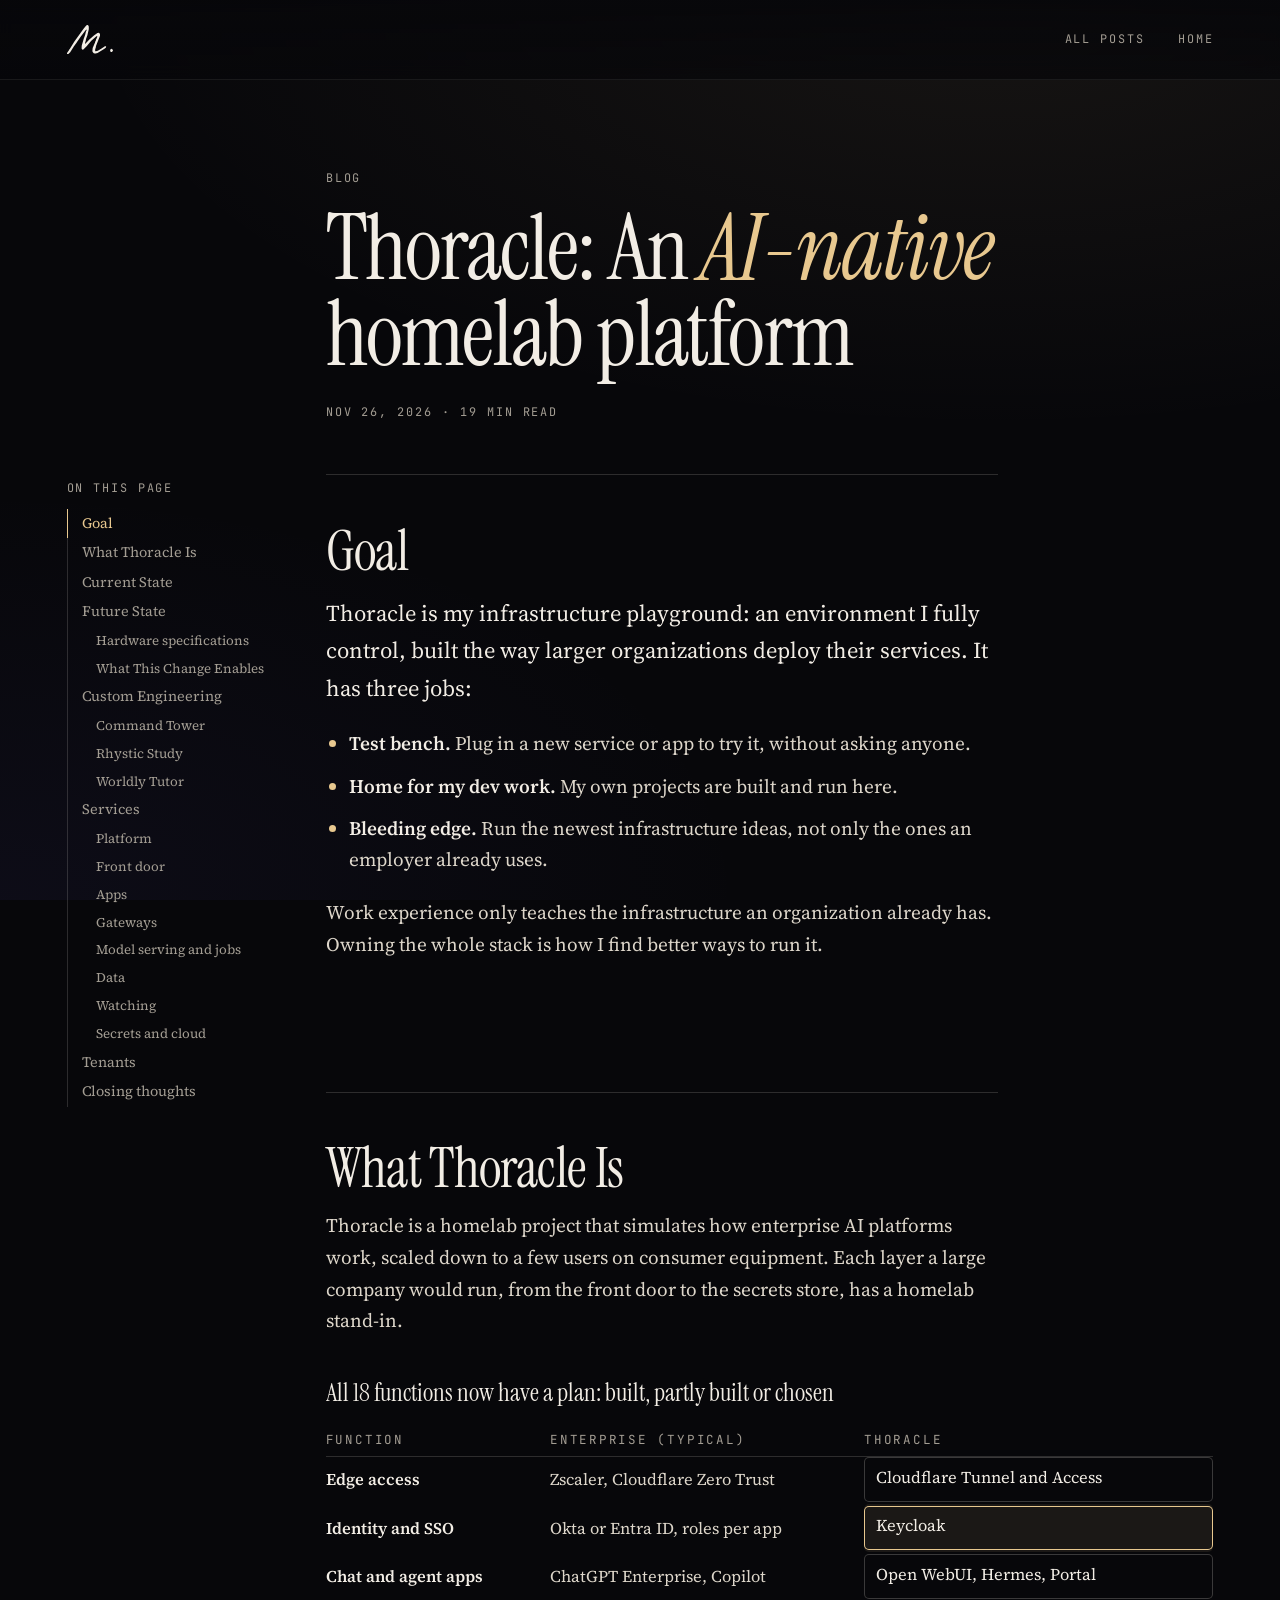
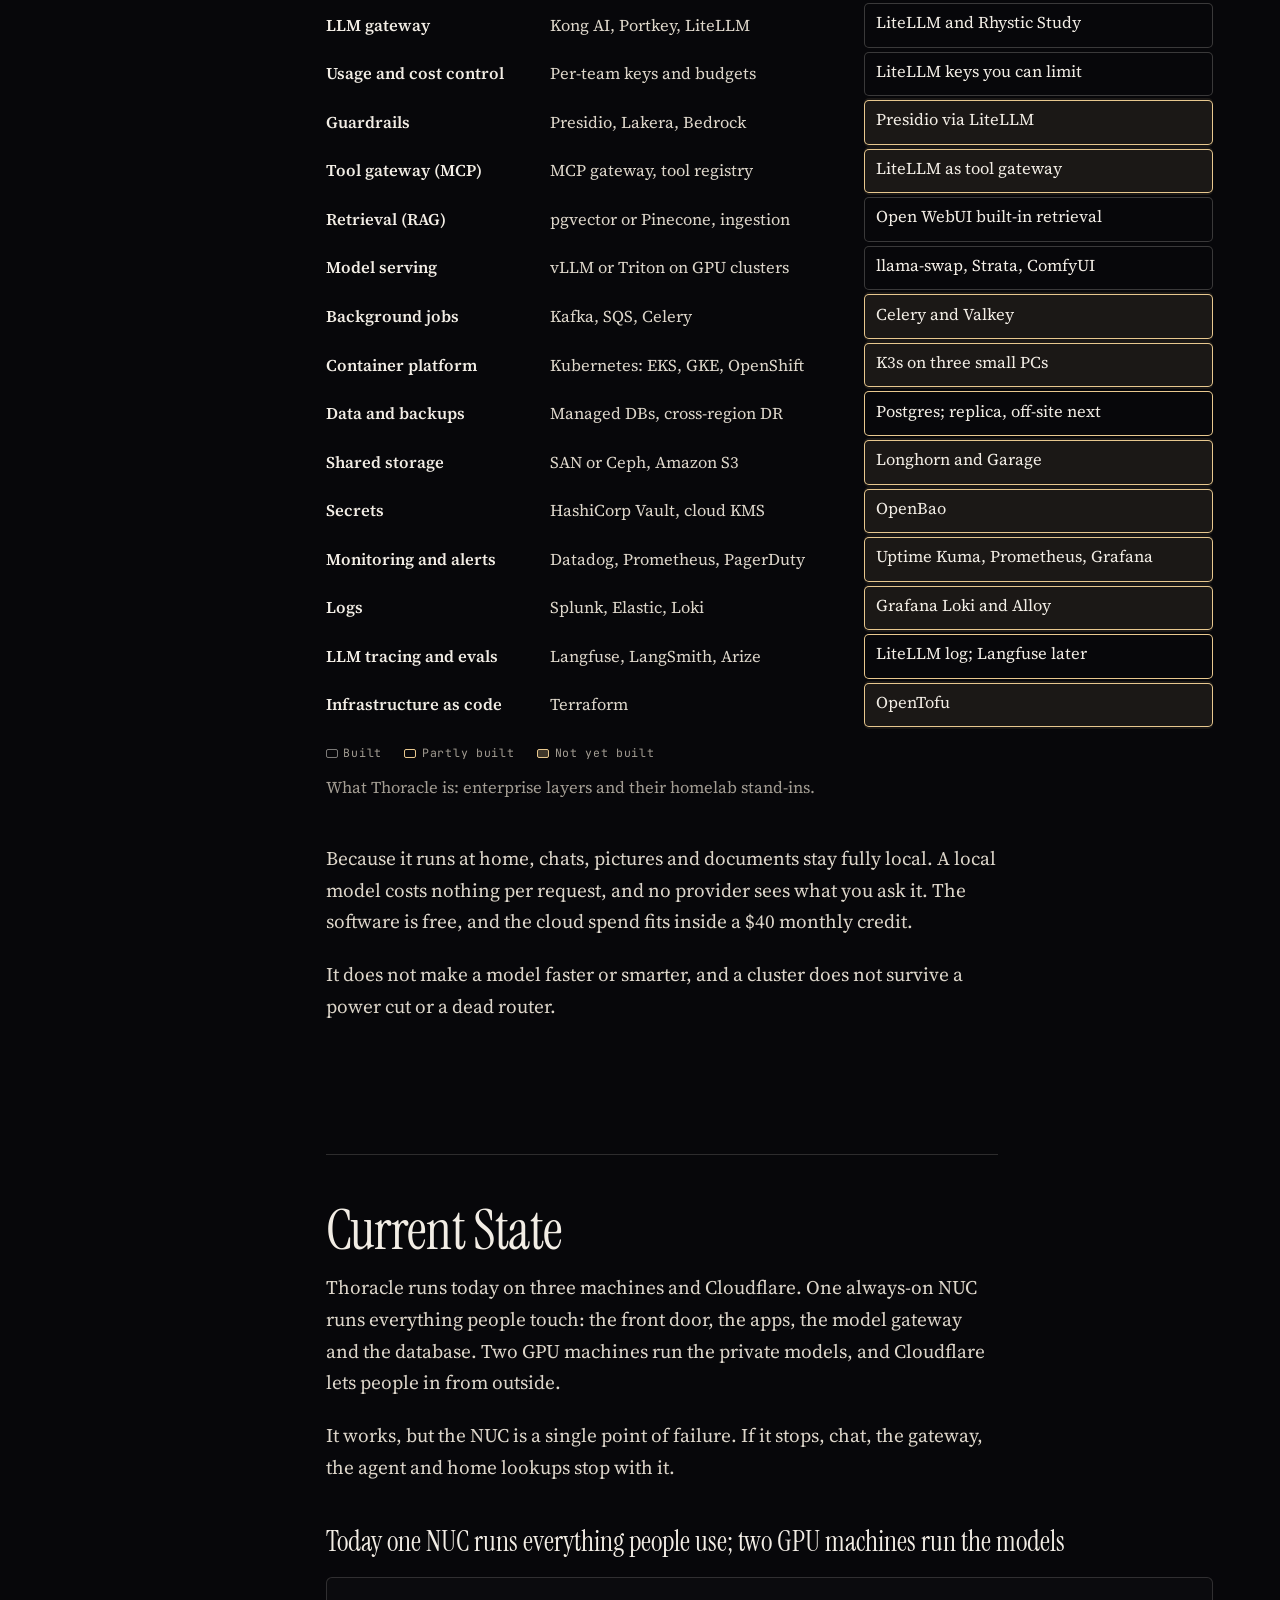
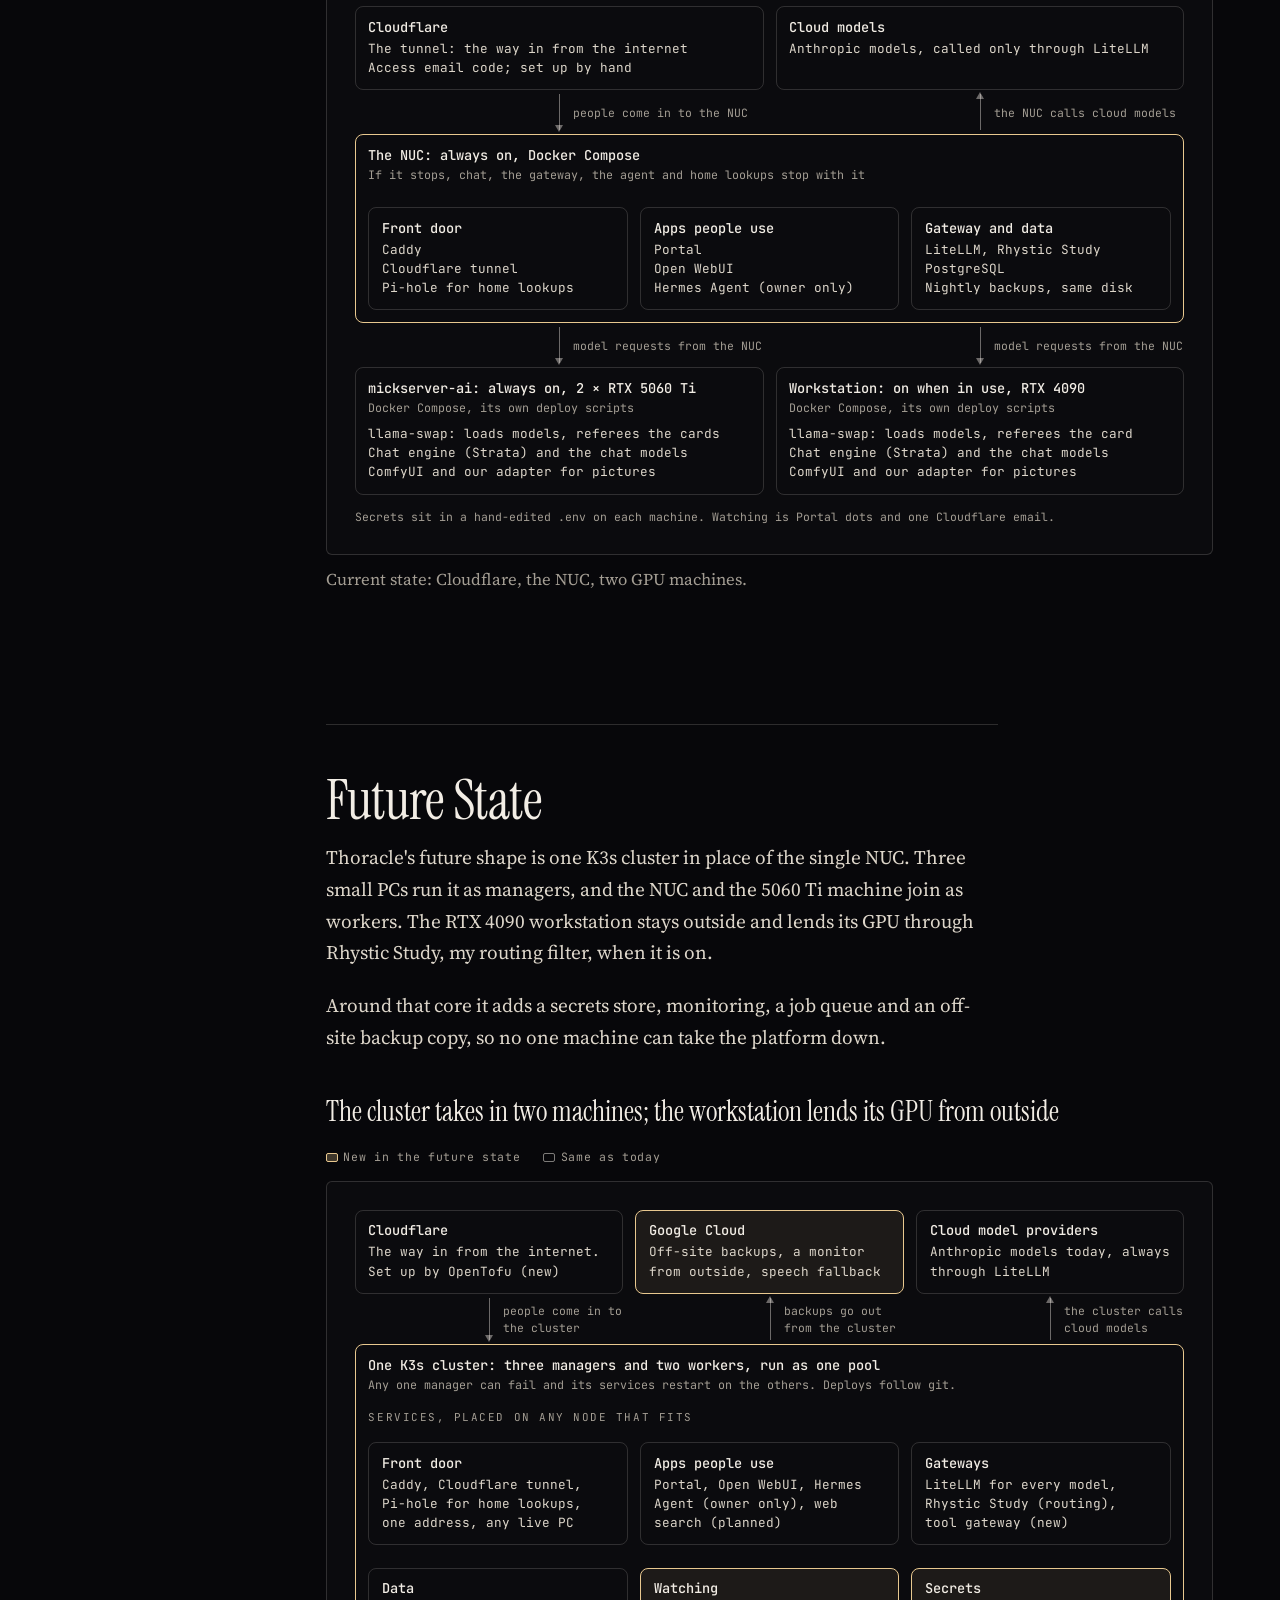
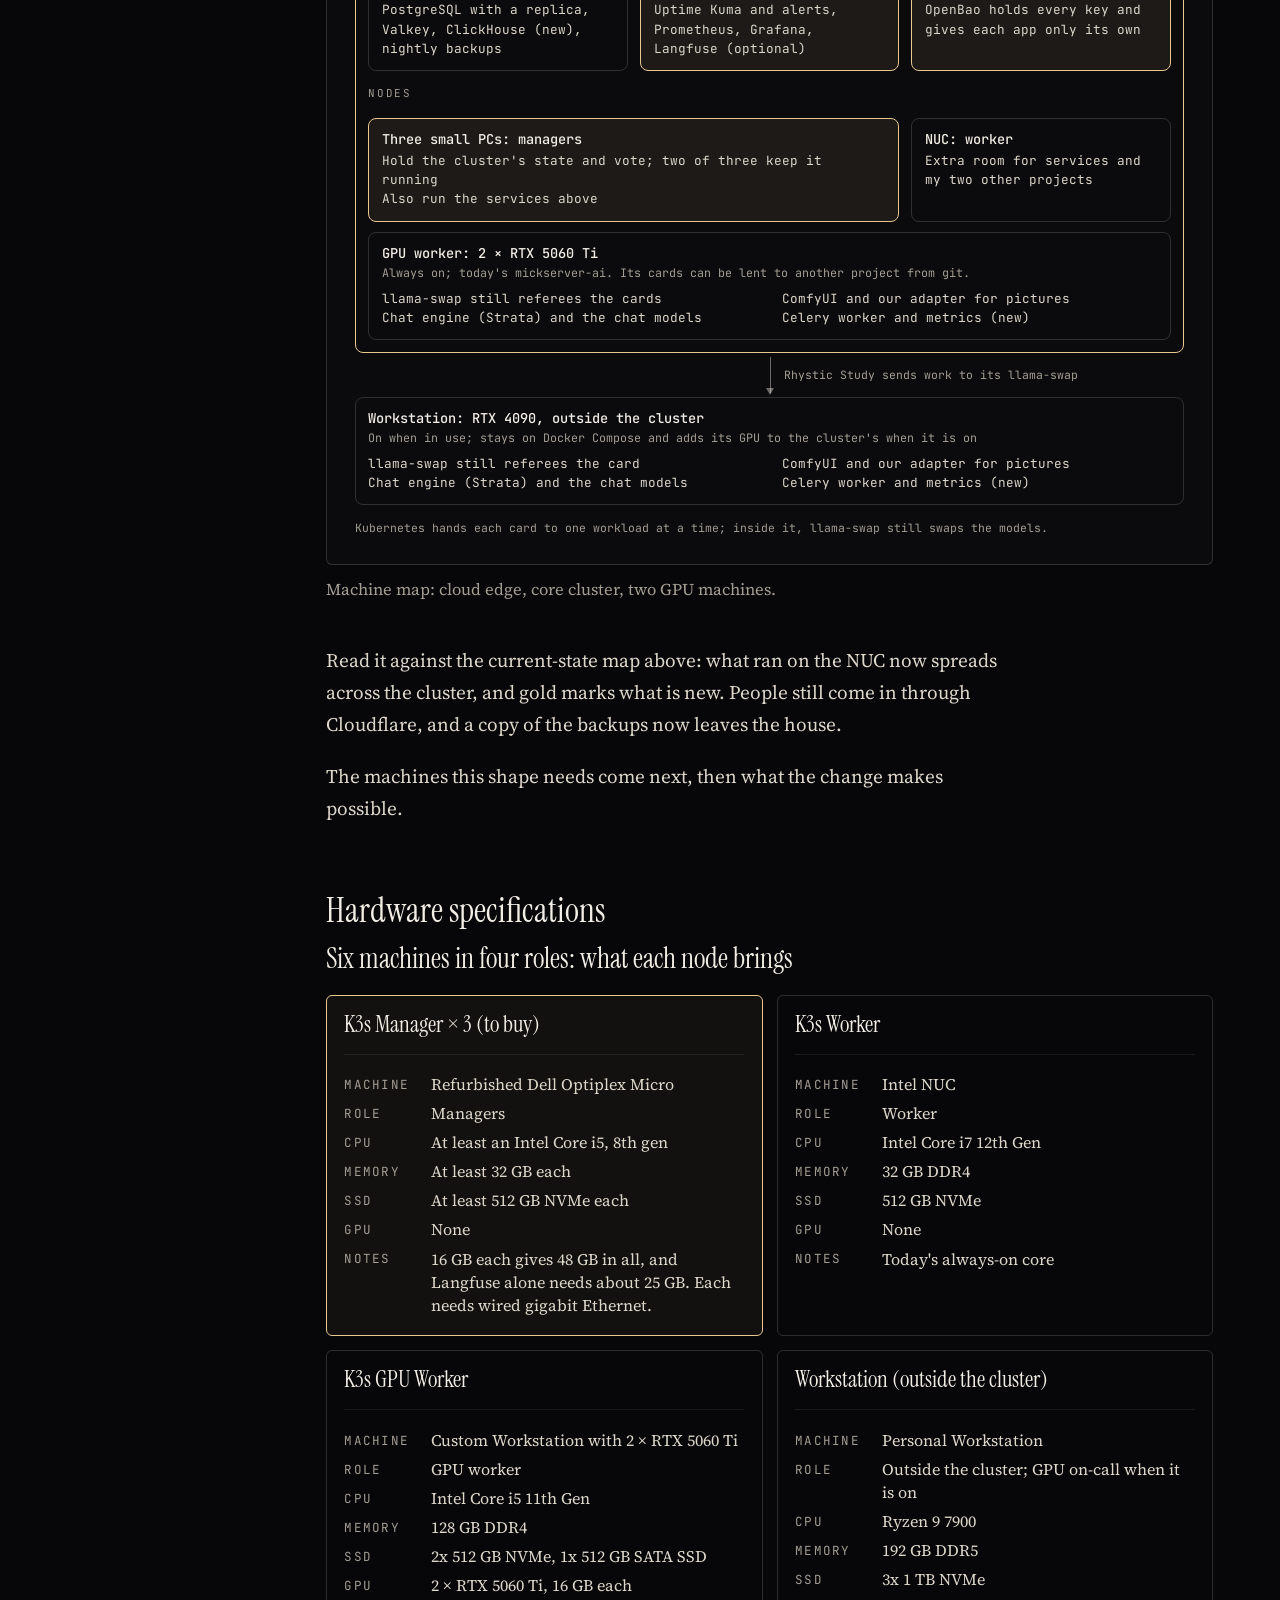
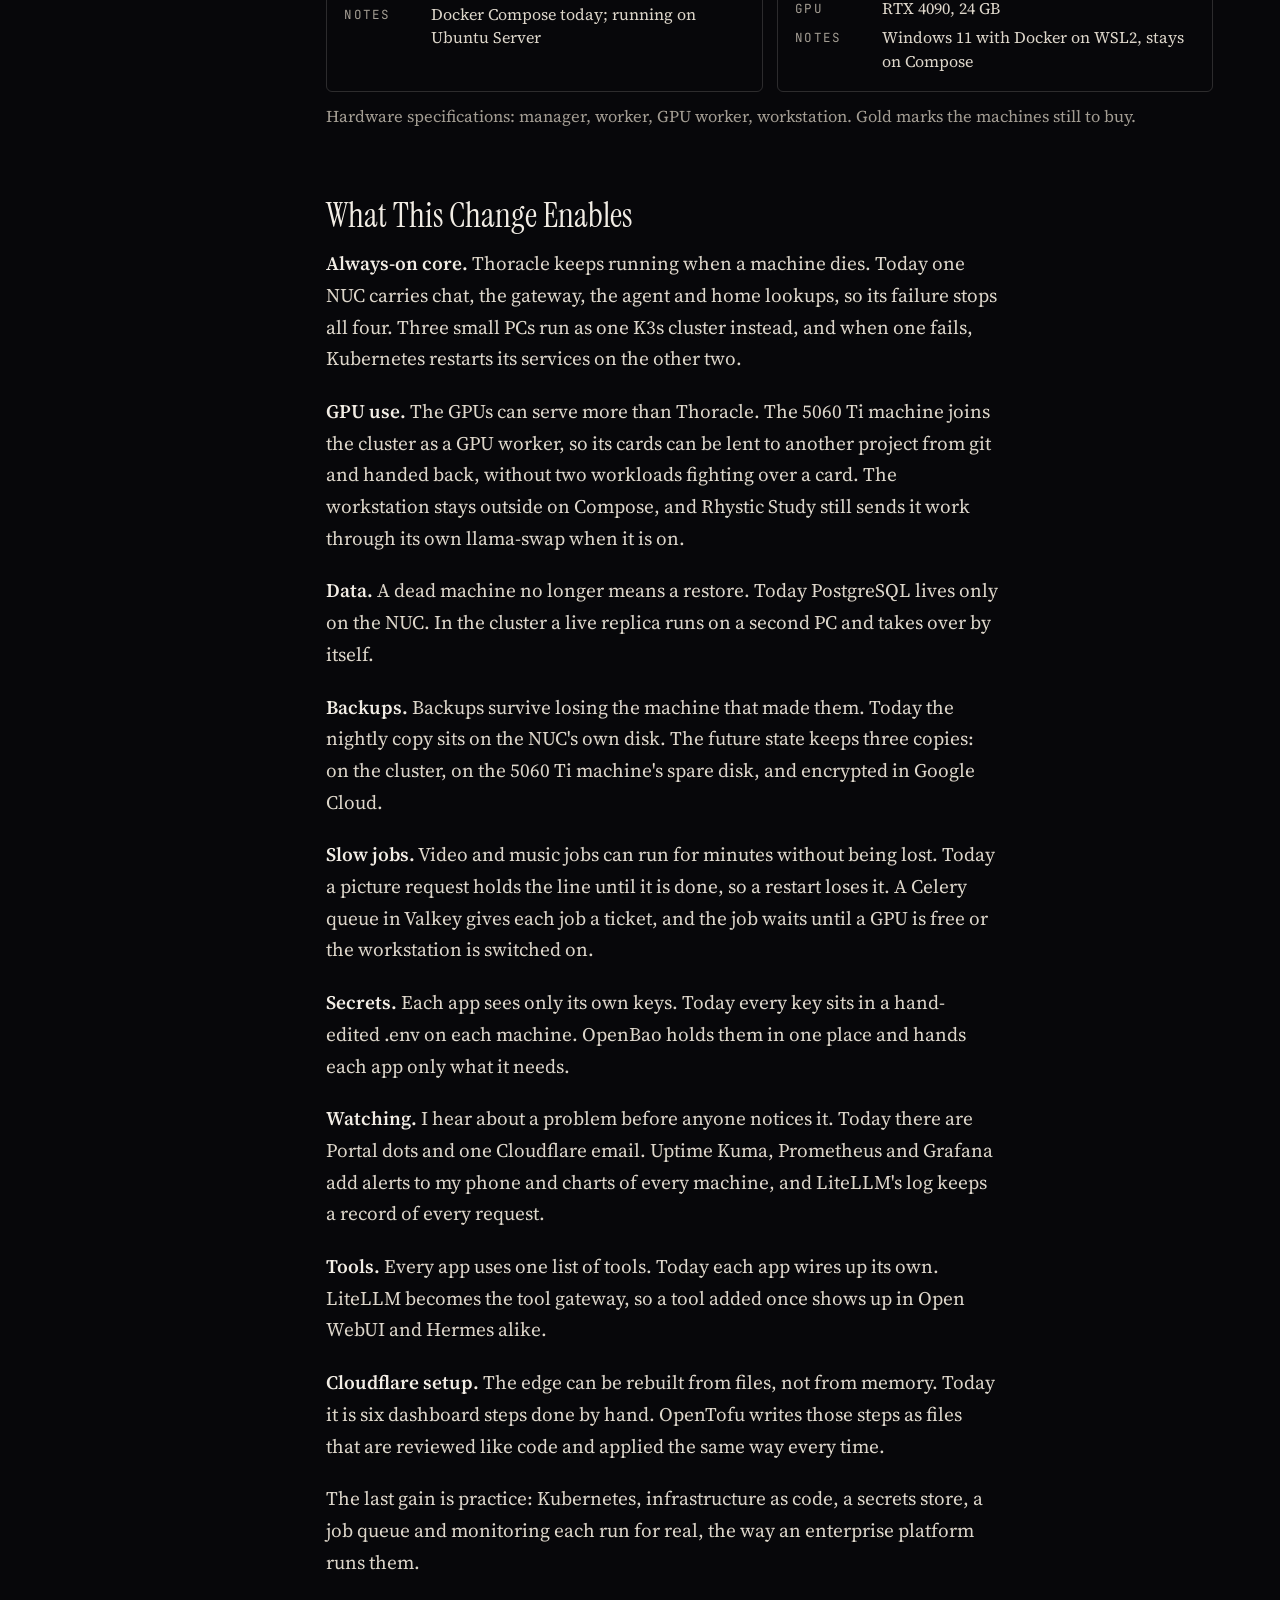
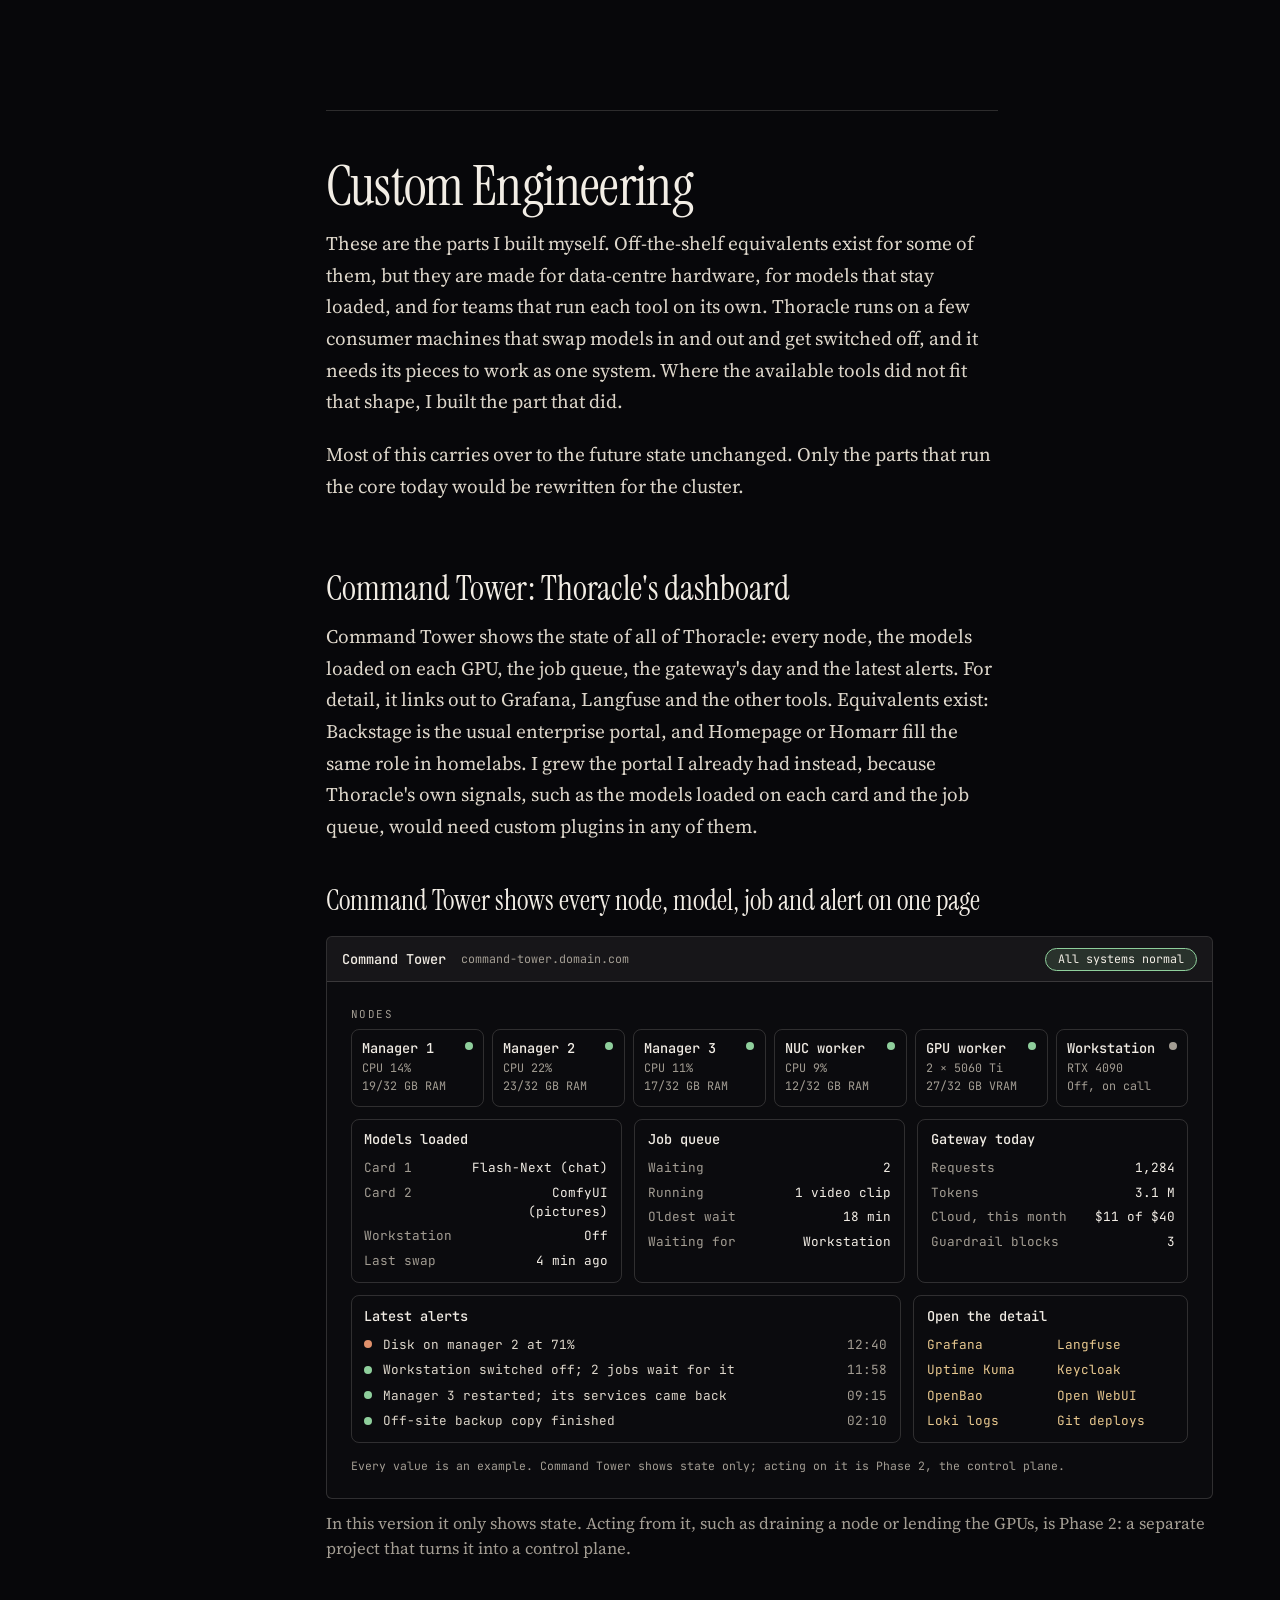
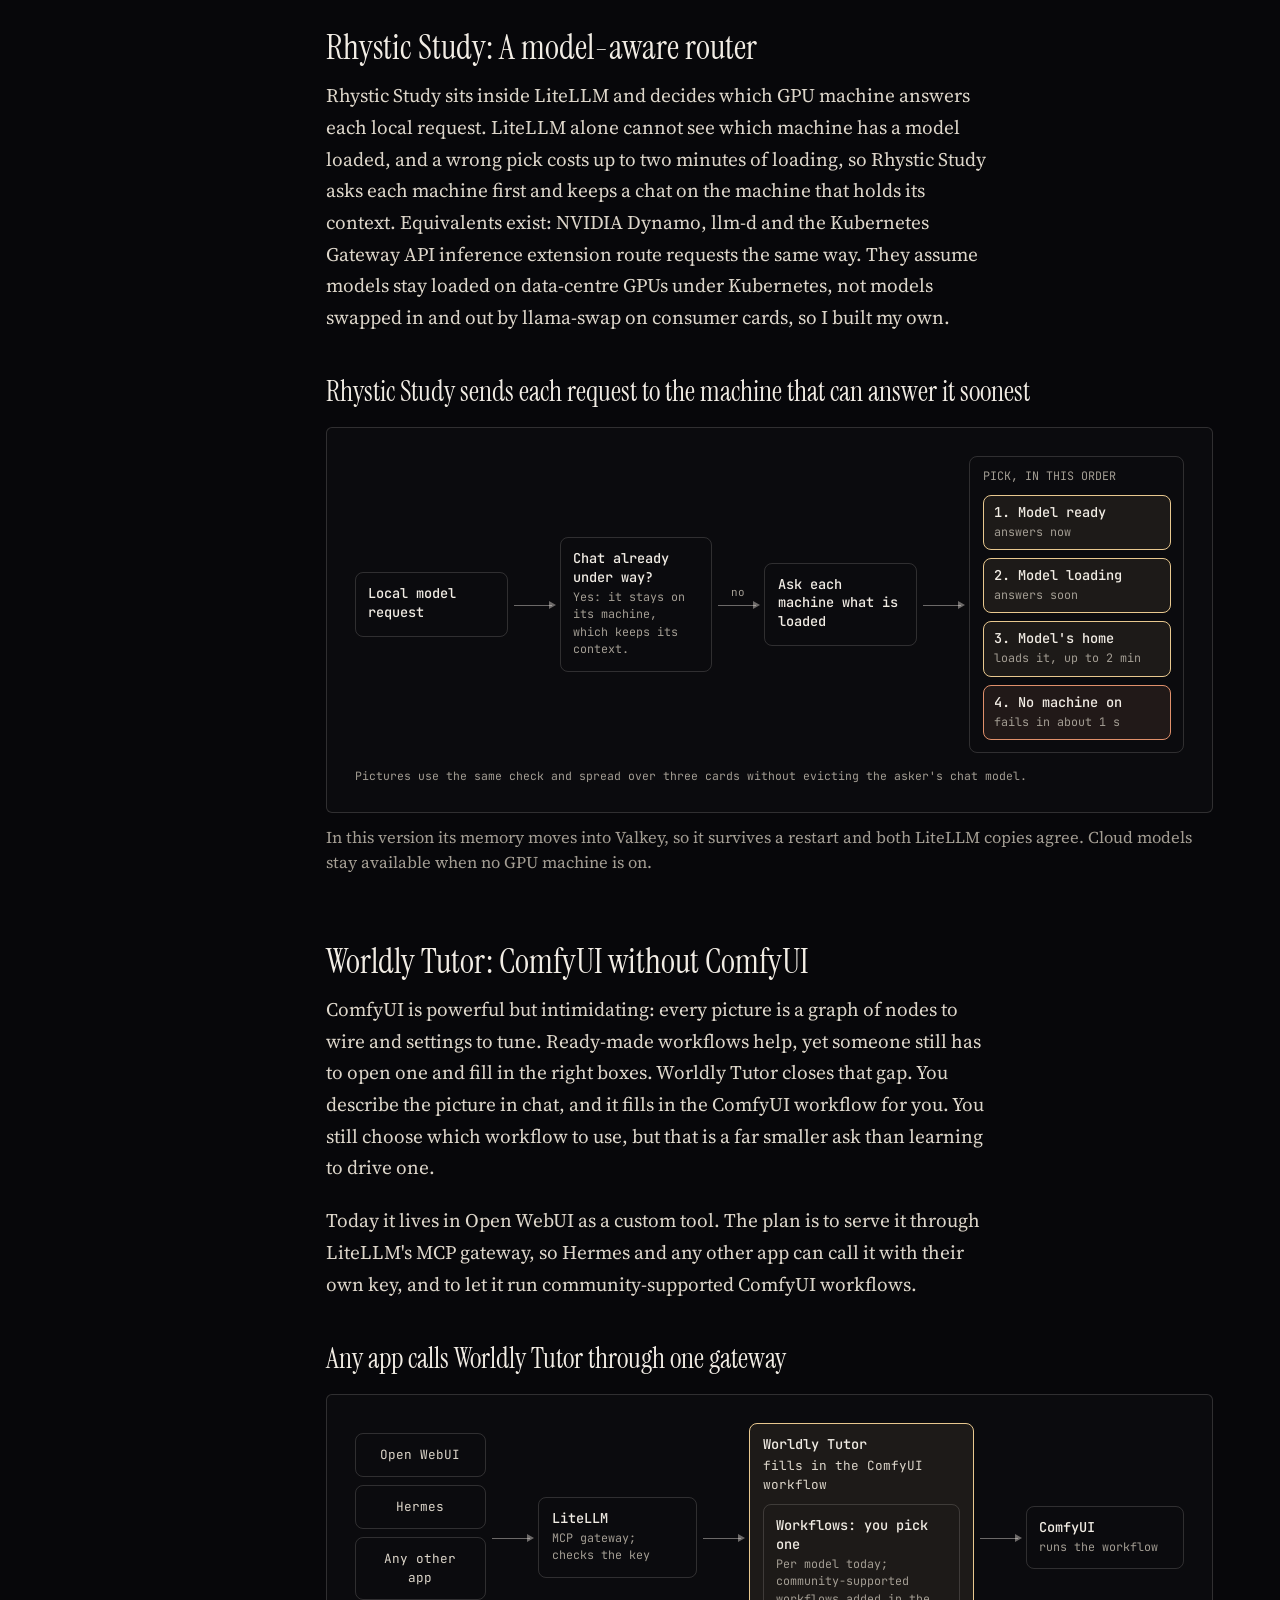
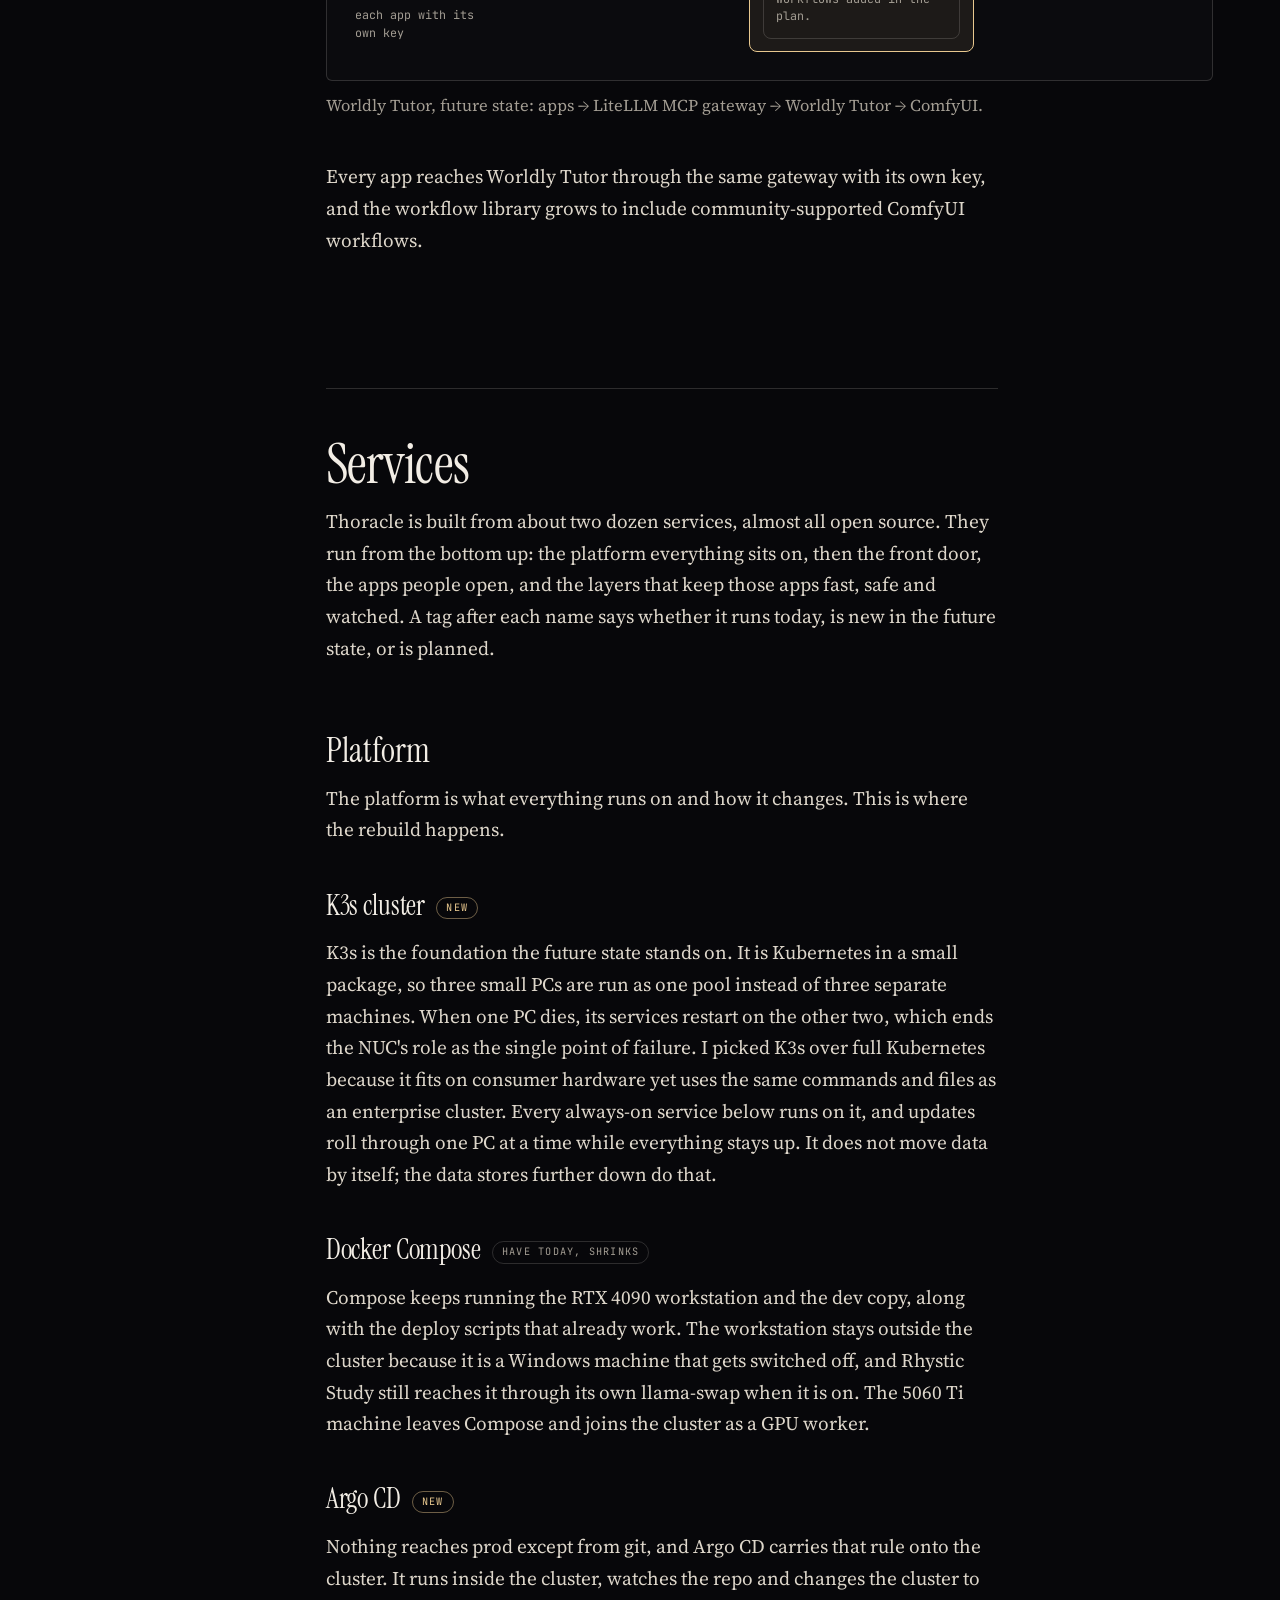
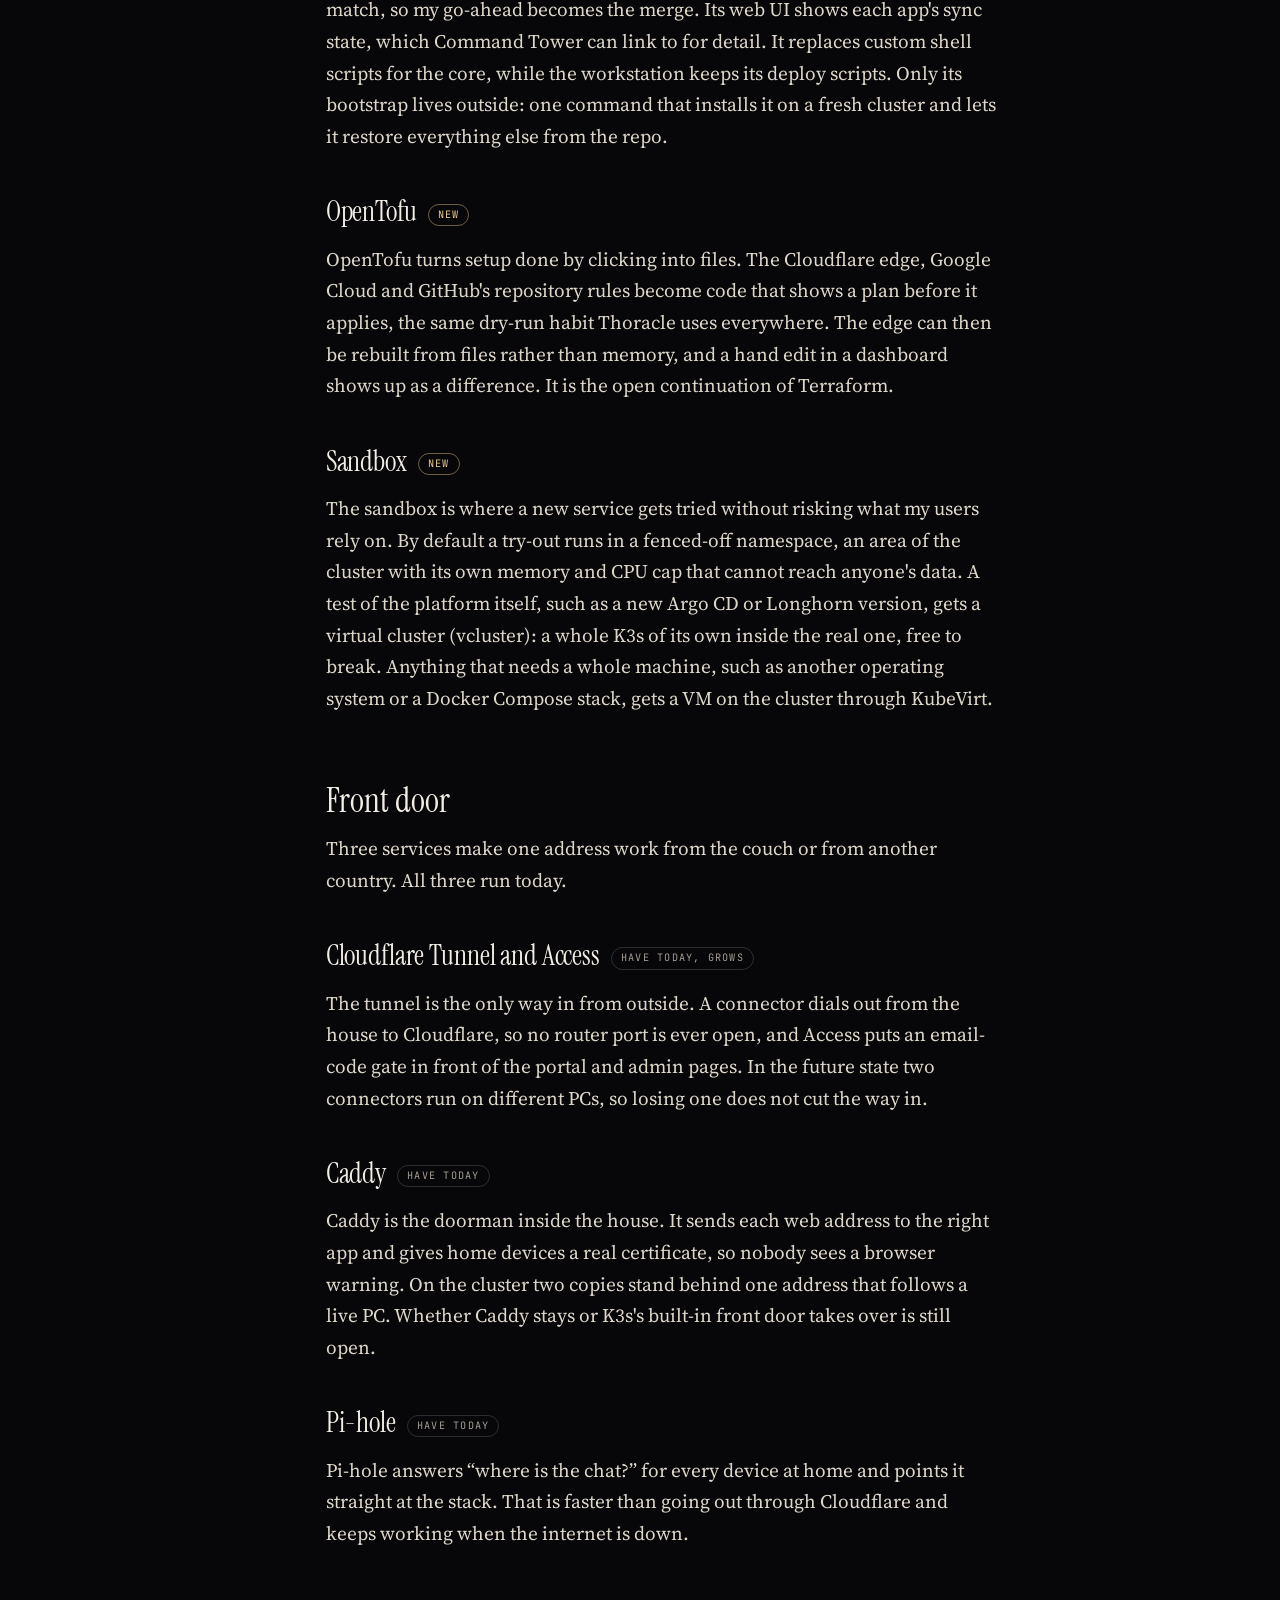
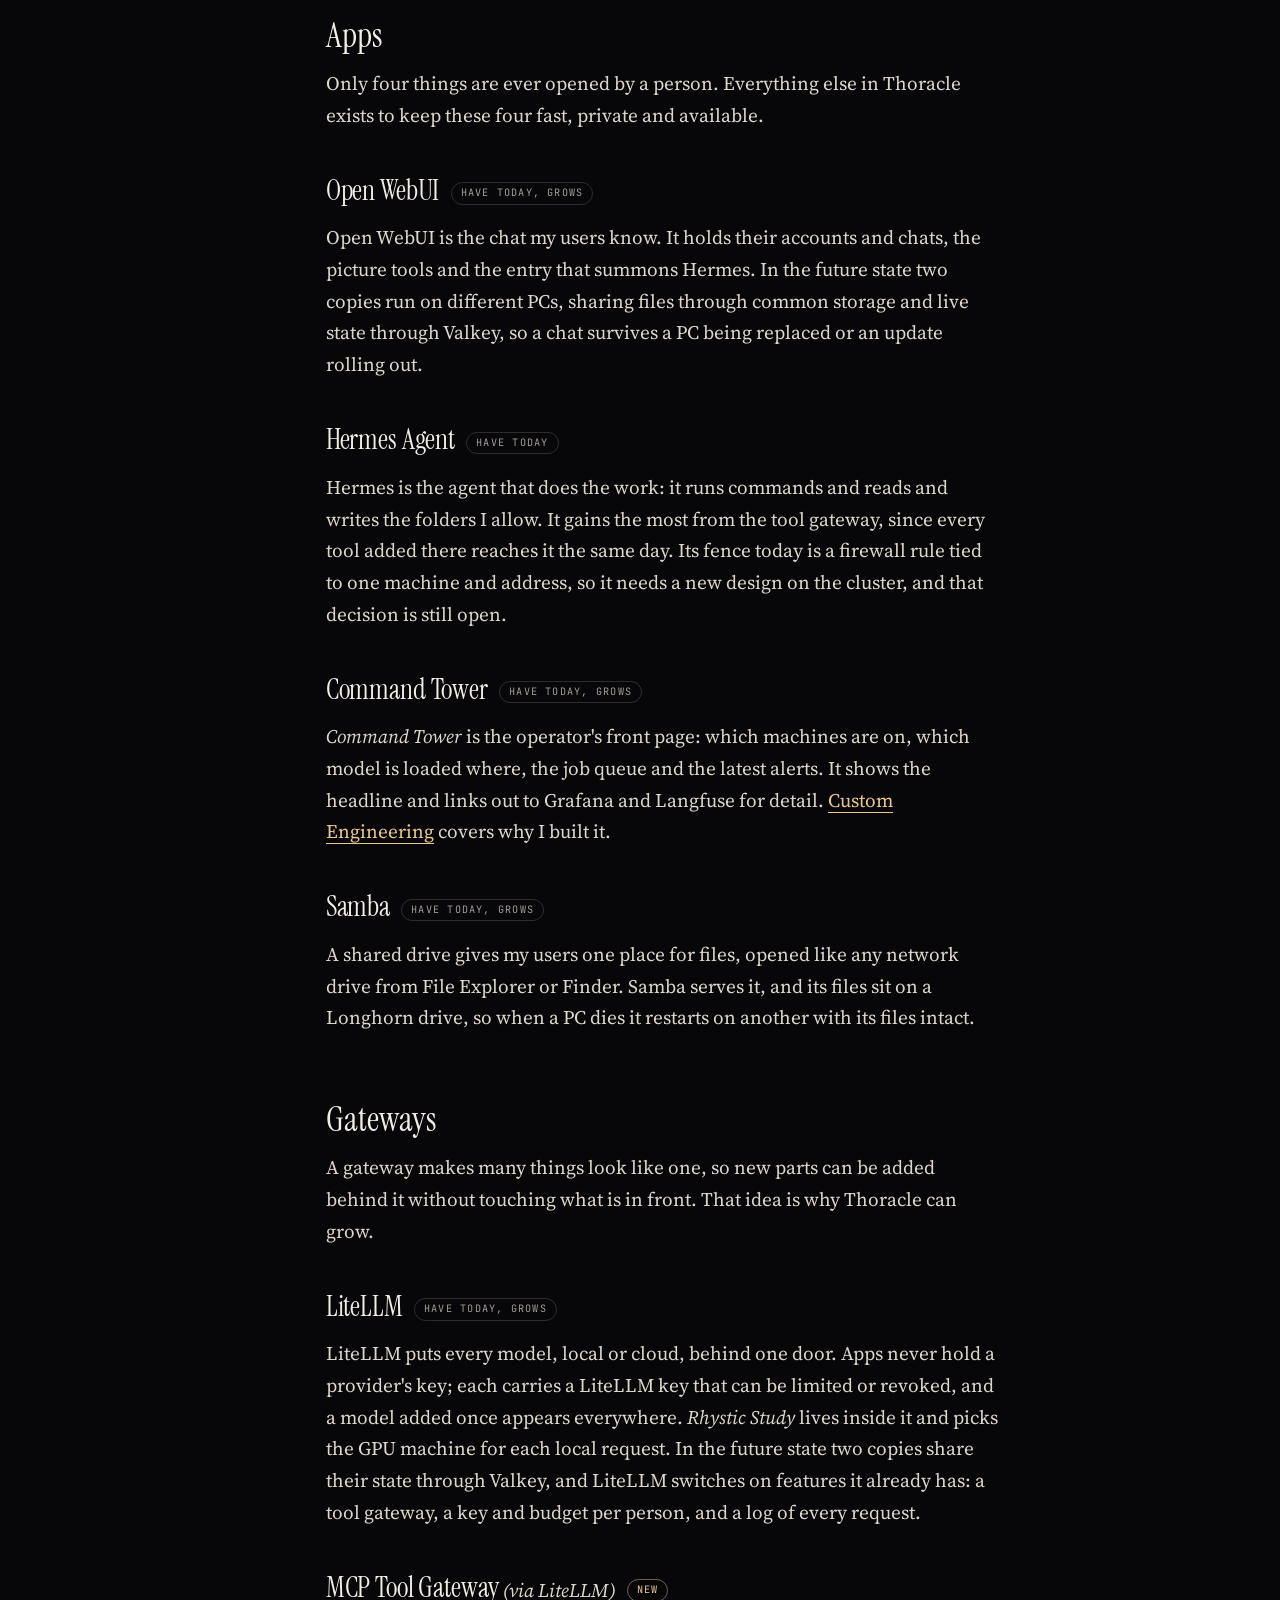
==== commit 211b0ff7: "Blog: center the page, reflow diagrams on phones, float the section list - Pages sit in a centered 9" ====
--- a/blog/thoracle-ai-native-homelab/index.html
+++ b/blog/thoracle-ai-native-homelab/index.html
@@ -58,7 +58,7 @@
 
 <nav class="toc" aria-label="On this page" hidden>
   <details open>
-    <summary>On this page</summary>
+    <summary>On this page <span class="toc-current"></span></summary>
     <ol></ol>
   </details>
 </nav>
@@ -121,58 +121,37 @@
 
 <figure class="figure">
   <p class="fig-title">Today one NUC runs everything people use; two GPU machines run the models</p>
-  <div class="scroll">
-  <svg viewBox="0 40 760 468" role="img" aria-labelledby="d-now">
-    <title id="d-now">Today one NUC runs everything people use, and two GPU machines run the models</title>
-    <defs><marker id="now-arrow" viewBox="0 0 10 10" refX="9" refY="5" markerWidth="6" markerHeight="6" orient="auto-start-reverse"><path d="M0 0L10 5L0 10z" class="d-arrowhead"/></marker></defs>
-    <rect class="d-box" x="24" y="48" width="346" height="72" rx="8"/>
-    <text class="d-head" x="40" y="72">Cloudflare</text>
-    <text class="d-text" x="40" y="90">The tunnel: the way in from the internet</text>
-    <text class="d-text" x="40" y="106">Access email code; set up by hand</text>
-    <rect class="d-box" x="390" y="48" width="346" height="72" rx="8"/>
-    <text class="d-head" x="406" y="72">Cloud models</text>
-    <text class="d-text" x="406" y="90">Anthropic models, called</text>
-    <text class="d-text" x="406" y="106">only through LiteLLM</text>
-    <path class="d-edge" d="M197 120V150" marker-end="url(#now-arrow)"/>
-    <path class="d-edge" d="M563 152V122" marker-end="url(#now-arrow)"/>
-    <text class="d-quiet" x="207" y="140">people come in</text>
-    <text class="d-quiet" x="573" y="140">to cloud models</text>
-    <rect class="d-accent" x="24" y="152" width="712" height="162" rx="8"/>
-    <text class="d-head" x="40" y="176">The NUC: always on, Docker Compose</text>
-    <text class="d-quiet" x="40" y="194">If it stops, chat, the gateway, the agent and home lookups stop with it</text>
-    <rect class="d-box" x="40" y="210" width="216" height="88" rx="8"/>
-    <text class="d-head" x="56" y="234">Front door</text>
-    <text class="d-text" x="56" y="250">Caddy</text>
-    <text class="d-text" x="56" y="266">Cloudflare tunnel</text>
-    <text class="d-text" x="56" y="282">Pi-hole for home lookups</text>
-    <rect class="d-box" x="272" y="210" width="216" height="88" rx="8"/>
-    <text class="d-head" x="288" y="234">Apps people use</text>
-    <text class="d-text" x="288" y="250">Portal</text>
-    <text class="d-text" x="288" y="266">Open WebUI</text>
-    <text class="d-text" x="288" y="282">Hermes Agent (owner only)</text>
-    <rect class="d-box" x="504" y="210" width="216" height="88" rx="8"/>
-    <text class="d-head" x="520" y="234">Gateway and data</text>
-    <text class="d-text" x="520" y="250">LiteLLM, Rhystic Study</text>
-    <text class="d-text" x="520" y="266">PostgreSQL</text>
-    <text class="d-text" x="520" y="282">Nightly backups, same disk</text>
-    <path class="d-edge" d="M198 314V344" marker-end="url(#now-arrow)"/>
-    <path class="d-edge" d="M562 314V344" marker-end="url(#now-arrow)"/>
-    <text class="d-quiet" x="208" y="334">model requests</text>
-    <text class="d-quiet" x="572" y="334">model requests</text>
-    <rect class="d-box" x="24" y="346" width="348" height="114" rx="8"/>
-    <text class="d-head" x="40" y="370">mickserver-ai: always on, 2 × RTX 5060 Ti</text>
-    <text class="d-quiet" x="40" y="388">Docker Compose, its own deploy scripts</text>
-    <text class="d-text" x="40" y="412">llama-swap: loads models, referees the cards</text>
-    <text class="d-text" x="40" y="428">Chat engine (Strata) and the chat models</text>
-    <text class="d-text" x="40" y="444">ComfyUI and our adapter for pictures</text>
-    <rect class="d-box" x="388" y="346" width="348" height="114" rx="8"/>
-    <text class="d-head" x="404" y="370">Workstation: on when in use, RTX 4090</text>
-    <text class="d-quiet" x="404" y="388">Docker Compose, its own deploy scripts</text>
-    <text class="d-text" x="404" y="412">llama-swap: loads models, referees the card</text>
-    <text class="d-text" x="404" y="428">Chat engine (Strata) and the chat models</text>
-    <text class="d-text" x="404" y="444">ComfyUI and our adapter for pictures</text>
-    <text class="d-quiet" x="24" y="488">Secrets sit in a hand-edited .env on each machine. Watching is Portal dots and one Cloudflare email.</text>
-  </svg>
+  <div class="dg">
+    <div class="dg-row" style="--cols:2">
+      <div class="dg-cell">
+        <div class="dg-box"><span class="dg-name">Cloudflare</span><p>The tunnel: the way in from the internet</p><p>Access email code; set up by hand</p></div>
+        <p class="dg-link down">people come in to the NUC</p>
+      </div>
+      <div class="dg-cell">
+        <div class="dg-box"><span class="dg-name">Cloud models</span><p>Anthropic models, called only through LiteLLM</p></div>
+        <p class="dg-link up">the NUC calls cloud models</p>
+      </div>
+    </div>
+    <div class="dg-box accent">
+      <span class="dg-name">The NUC: always on, Docker Compose</span>
+      <span class="dg-sub">If it stops, chat, the gateway, the agent and home lookups stop with it</span>
+      <div class="dg-row tight">
+        <div class="dg-box"><span class="dg-name">Front door</span><p>Caddy</p><p>Cloudflare tunnel</p><p>Pi-hole for home lookups</p></div>
+        <div class="dg-box"><span class="dg-name">Apps people use</span><p>Portal</p><p>Open WebUI</p><p>Hermes Agent (owner only)</p></div>
+        <div class="dg-box"><span class="dg-name">Gateway and data</span><p>LiteLLM, Rhystic Study</p><p>PostgreSQL</p><p>Nightly backups, same disk</p></div>
+      </div>
+    </div>
+    <div class="dg-row" style="--cols:2">
+      <div class="dg-cell">
+        <p class="dg-link down">model requests from the NUC</p>
+        <div class="dg-box"><span class="dg-name">mickserver-ai: always on, 2 × RTX 5060 Ti</span><span class="dg-sub">Docker Compose, its own deploy scripts</span><p>llama-swap: loads models, referees the cards</p><p>Chat engine (Strata) and the chat models</p><p>ComfyUI and our adapter for pictures</p></div>
+      </div>
+      <div class="dg-cell">
+        <p class="dg-link down">model requests from the NUC</p>
+        <div class="dg-box"><span class="dg-name">Workstation: on when in use, RTX 4090</span><span class="dg-sub">Docker Compose, its own deploy scripts</span><p>llama-swap: loads models, referees the card</p><p>Chat engine (Strata) and the chat models</p><p>ComfyUI and our adapter for pictures</p></div>
+      </div>
+    </div>
+    <p class="dg-note">Secrets sit in a hand-edited .env on each machine. Watching is Portal dots and one Cloudflare email.</p>
   </div>
   <figcaption>Current state: Cloudflare, the NUC, two GPU machines.</figcaption>
 </figure>
@@ -184,89 +163,51 @@
 <figure class="figure">
   <p class="fig-title">The cluster takes in two machines; the workstation lends its GPU from outside</p>
   <p class="key"><span class="k-new">New in the future state</span><span class="k-have">Same as today</span></p>
-  <div class="scroll">
-  <svg viewBox="0 58 760 802" role="img" aria-labelledby="d-map">
-    <title id="d-map">The cluster takes in the NUC and the 5060 Ti machine; the workstation lends its GPU from outside</title>
-    <defs><marker id="map-arrow" viewBox="0 0 10 10" refX="9" refY="5" markerWidth="6" markerHeight="6" orient="auto-start-reverse"><path d="M0 0L10 5L0 10z" class="d-arrowhead"/></marker></defs>
-    <rect class="d-box" x="24" y="64" width="226" height="72" rx="8"/>
-    <text class="d-head" x="40" y="88">Cloudflare</text>
-    <text class="d-text" x="40" y="106">The way in from the internet</text>
-    <text class="d-text" x="40" y="122">Set up by OpenTofu (new)</text>
-    <rect class="d-new" x="267" y="64" width="226" height="72" rx="8"/>
-    <text class="d-head" x="283" y="88">Google Cloud</text>
-    <text class="d-text" x="283" y="106">Off-site backups, a monitor</text>
-    <text class="d-text" x="283" y="122">from outside, speech fallback</text>
-    <rect class="d-box" x="510" y="64" width="226" height="72" rx="8"/>
-    <text class="d-head" x="526" y="88">Cloud model providers</text>
-    <text class="d-text" x="526" y="106">Anthropic models today,</text>
-    <text class="d-text" x="526" y="122">always through LiteLLM</text>
-    <path class="d-edge" d="M137 136V168" marker-end="url(#map-arrow)"/>
-    <path class="d-edge" d="M380 168V136" marker-end="url(#map-arrow)"/>
-    <path class="d-edge" d="M623 168V136" marker-end="url(#map-arrow)"/>
-    <text class="d-quiet" x="147" y="156">people come in</text>
-    <text class="d-quiet" x="390" y="156">backups go out</text>
-    <text class="d-quiet" x="633" y="156">to cloud models</text>
-    <rect class="d-accent" x="24" y="168" width="712" height="514" rx="8"/>
-    <text class="d-head" x="40" y="190">One K3s cluster: three managers and two workers, run as one pool</text>
-    <text class="d-quiet" x="40" y="208">Any one manager can fail and its services restart on the others. Deploys follow git.</text>
-    <text class="d-quiet" x="40" y="232">SERVICES, PLACED ON ANY NODE THAT FITS</text>
-    <rect class="d-box" x="40" y="240" width="216" height="88" rx="8"/>
-    <text class="d-head" x="56" y="264">Front door</text>
-    <text class="d-text" x="56" y="282">Caddy, Cloudflare tunnel,</text>
-    <text class="d-text" x="56" y="298">Pi-hole for home lookups,</text>
-    <text class="d-text" x="56" y="314">one address, any live PC</text>
-    <rect class="d-box" x="272" y="240" width="216" height="88" rx="8"/>
-    <text class="d-head" x="288" y="264">Apps people use</text>
-    <text class="d-text" x="288" y="282">Portal, Open WebUI,</text>
-    <text class="d-text" x="288" y="298">Hermes Agent (owner only),</text>
-    <text class="d-text" x="288" y="314">web search (planned)</text>
-    <rect class="d-box" x="504" y="240" width="216" height="88" rx="8"/>
-    <text class="d-head" x="520" y="264">Gateways</text>
-    <text class="d-text" x="520" y="282">LiteLLM for every model,</text>
-    <text class="d-text" x="520" y="298">Rhystic Study (routing),</text>
-    <text class="d-text" x="520" y="314">tool gateway (new)</text>
-    <rect class="d-box" x="40" y="344" width="216" height="88" rx="8"/>
-    <text class="d-head" x="56" y="368">Data</text>
-    <text class="d-text" x="56" y="386">PostgreSQL with a replica,</text>
-    <text class="d-text" x="56" y="402">Valkey, ClickHouse (new),</text>
-    <text class="d-text" x="56" y="418">nightly backups</text>
-    <rect class="d-new" x="272" y="344" width="216" height="88" rx="8"/>
-    <text class="d-head" x="288" y="368">Watching</text>
-    <text class="d-text" x="288" y="386">Uptime Kuma and alerts,</text>
-    <text class="d-text" x="288" y="402">Prometheus, Grafana,</text>
-    <text class="d-text" x="288" y="418">Langfuse (optional)</text>
-    <rect class="d-new" x="504" y="344" width="216" height="88" rx="8"/>
-    <text class="d-head" x="520" y="368">Secrets</text>
-    <text class="d-text" x="520" y="386">OpenBao holds every key</text>
-    <text class="d-text" x="520" y="402">and gives each app</text>
-    <text class="d-text" x="520" y="418">only its own</text>
-    <text class="d-quiet" x="40" y="456">NODES</text>
-    <rect class="d-new" x="40" y="464" width="448" height="72" rx="8"/>
-    <text class="d-head" x="56" y="488">Three small PCs: managers</text>
-    <text class="d-text" x="56" y="506">Hold the cluster's state and vote; two of three keep it running</text>
-    <text class="d-text" x="56" y="522">Also run the services above</text>
-    <rect class="d-box" x="504" y="464" width="216" height="72" rx="8"/>
-    <text class="d-head" x="520" y="488">NUC: worker</text>
-    <text class="d-text" x="520" y="506">Extra room for services</text>
-    <text class="d-text" x="520" y="522">and my two other projects</text>
-    <rect class="d-box" x="40" y="552" width="680" height="114" rx="8"/>
-    <text class="d-head" x="56" y="576">GPU worker: 2 × RTX 5060 Ti</text>
-    <text class="d-quiet" x="56" y="594">Always on; today's mickserver-ai. Its cards can be lent to another project from git.</text>
-    <text class="d-text" x="56" y="618">llama-swap still referees the cards</text>
-    <text class="d-text" x="56" y="634">Chat engine (Strata) and the chat models</text>
-    <text class="d-text" x="56" y="650">ComfyUI and our adapter for pictures</text>
-    <text class="d-text" x="388" y="618">Celery worker and metrics (new)</text>
-    <path class="d-edge" d="M380 682V712" marker-end="url(#map-arrow)"/>
-    <text class="d-quiet" x="390" y="702">Rhystic Study sends work to its llama-swap</text>
-    <rect class="d-box" x="24" y="714" width="712" height="104" rx="8"/>
-    <text class="d-head" x="40" y="738">Workstation: RTX 4090, outside the cluster</text>
-    <text class="d-quiet" x="40" y="756">On when in use; stays on Docker Compose and adds its GPU to the cluster's when it is on</text>
-    <text class="d-text" x="40" y="780">llama-swap still referees the card</text>
-    <text class="d-text" x="40" y="796">Chat engine (Strata) and the chat models</text>
-    <text class="d-text" x="388" y="780">ComfyUI and our adapter for pictures</text>
-    <text class="d-text" x="388" y="796">Celery worker and metrics (new)</text>
-    <text class="d-quiet" x="24" y="846">Kubernetes hands each card to one workload at a time; inside it, llama-swap still swaps the models.</text>
-  </svg>
+  <div class="dg">
+    <div class="dg-row">
+      <div class="dg-cell">
+        <div class="dg-box"><span class="dg-name">Cloudflare</span><p>The way in from the internet. Set up by OpenTofu (new)</p></div>
+        <p class="dg-link down">people come in to the cluster</p>
+      </div>
+      <div class="dg-cell">
+        <div class="dg-box new"><span class="dg-name">Google Cloud</span><p>Off-site backups, a monitor from outside, speech fallback</p></div>
+        <p class="dg-link up">backups go out from the cluster</p>
+      </div>
+      <div class="dg-cell">
+        <div class="dg-box"><span class="dg-name">Cloud model providers</span><p>Anthropic models today, always through LiteLLM</p></div>
+        <p class="dg-link up">the cluster calls cloud models</p>
+      </div>
+    </div>
+    <div class="dg-box accent">
+      <span class="dg-name">One K3s cluster: three managers and two workers, run as one pool</span>
+      <span class="dg-sub">Any one manager can fail and its services restart on the others. Deploys follow git.</span>
+      <p class="dg-label">Services, placed on any node that fits</p>
+      <div class="dg-row">
+        <div class="dg-box"><span class="dg-name">Front door</span><p>Caddy, Cloudflare tunnel, Pi-hole for home lookups, one address, any live PC</p></div>
+        <div class="dg-box"><span class="dg-name">Apps people use</span><p>Portal, Open WebUI, Hermes Agent (owner only), web search (planned)</p></div>
+        <div class="dg-box"><span class="dg-name">Gateways</span><p>LiteLLM for every model, Rhystic Study (routing), tool gateway (new)</p></div>
+        <div class="dg-box"><span class="dg-name">Data</span><p>PostgreSQL with a replica, Valkey, ClickHouse (new), nightly backups</p></div>
+        <div class="dg-box new"><span class="dg-name">Watching</span><p>Uptime Kuma and alerts, Prometheus, Grafana, Langfuse (optional)</p></div>
+        <div class="dg-box new"><span class="dg-name">Secrets</span><p>OpenBao holds every key and gives each app only its own</p></div>
+      </div>
+      <p class="dg-label">Nodes</p>
+      <div class="dg-row">
+        <div class="dg-box new dg-span2"><span class="dg-name">Three small PCs: managers</span><p>Hold the cluster's state and vote; two of three keep it running</p><p>Also run the services above</p></div>
+        <div class="dg-box"><span class="dg-name">NUC: worker</span><p>Extra room for services and my two other projects</p></div>
+      </div>
+      <div class="dg-box">
+        <span class="dg-name">GPU worker: 2 × RTX 5060 Ti</span>
+        <span class="dg-sub">Always on; today's mickserver-ai. Its cards can be lent to another project from git.</span>
+        <div class="dg-cols"><div><p>llama-swap still referees the cards</p><p>Chat engine (Strata) and the chat models</p></div><div><p>ComfyUI and our adapter for pictures</p><p>Celery worker and metrics (new)</p></div></div>
+      </div>
+    </div>
+    <p class="dg-link down">Rhystic Study sends work to its llama-swap</p>
+    <div class="dg-box">
+      <span class="dg-name">Workstation: RTX 4090, outside the cluster</span>
+      <span class="dg-sub">On when in use; stays on Docker Compose and adds its GPU to the cluster's when it is on</span>
+      <div class="dg-cols"><div><p>llama-swap still referees the card</p><p>Chat engine (Strata) and the chat models</p></div><div><p>ComfyUI and our adapter for pictures</p><p>Celery worker and metrics (new)</p></div></div>
+    </div>
+    <p class="dg-note">Kubernetes hands each card to one workload at a time; inside it, llama-swap still swaps the models.</p>
   </div>
   <figcaption>Machine map: cloud edge, core cluster, two GPU machines.</figcaption>
 </figure>
@@ -352,62 +293,38 @@
 
 <figure class="figure">
   <p class="fig-title">Command Tower shows every node, model, job and alert on one page</p>
-  <div class="scroll">
-  <svg viewBox="0 34 760 566" role="img" aria-labelledby="d-ct">
-    <title id="d-ct">Command Tower mock-up: node tiles, models loaded, job queue, gateway today, latest alerts and links to detail</title>
-    <rect class="d-box" x="24" y="40" width="712" height="536" rx="10"/>
-    <path class="d-tint" d="M24 80V50a10 10 0 0 1 10 -10h692a10 10 0 0 1 10 10v30z"/>
-    <line class="d-edge" x1="24" x2="736" y1="80" y2="80"/>
-    <text class="d-head" x="40" y="65">Command Tower</text>
-    <text class="d-quiet" x="160" y="65">command-tower.domain.com</text>
-    <rect x="566" y="50" width="154" height="20" rx="10" fill="rgba(143,207,156,.15)" stroke="#8fcf9c"/>
-    <text class="d-quiet d-mid" x="643" y="64" style="fill:var(--ink)">All systems normal</text>
-    <text class="d-quiet" x="40" y="104">NODES</text>
-    <rect class="d-box" x="40" y="112" width="106" height="76" rx="8"/><circle class="d-dot-good" cx="136" cy="126" r="4"/>
-    <text class="d-head" x="52" y="134">Manager 1</text><text class="d-quiet" x="52" y="154">CPU 14%</text><text class="d-quiet" x="52" y="172">19/32 GB RAM</text>
-    <rect class="d-box" x="154" y="112" width="106" height="76" rx="8"/><circle class="d-dot-good" cx="250" cy="126" r="4"/>
-    <text class="d-head" x="166" y="134">Manager 2</text><text class="d-quiet" x="166" y="154">CPU 22%</text><text class="d-quiet" x="166" y="172">23/32 GB RAM</text>
-    <rect class="d-box" x="268" y="112" width="106" height="76" rx="8"/><circle class="d-dot-good" cx="364" cy="126" r="4"/>
-    <text class="d-head" x="280" y="134">Manager 3</text><text class="d-quiet" x="280" y="154">CPU 11%</text><text class="d-quiet" x="280" y="172">17/32 GB RAM</text>
-    <rect class="d-box" x="382" y="112" width="106" height="76" rx="8"/><circle class="d-dot-good" cx="478" cy="126" r="4"/>
-    <text class="d-head" x="394" y="134">NUC worker</text><text class="d-quiet" x="394" y="154">CPU 9%</text><text class="d-quiet" x="394" y="172">12/32 GB RAM</text>
-    <rect class="d-box" x="496" y="112" width="106" height="76" rx="8"/><circle class="d-dot-good" cx="592" cy="126" r="4"/>
-    <text class="d-head" x="508" y="134">GPU worker</text><text class="d-quiet" x="508" y="154">2 × 5060 Ti</text><text class="d-quiet" x="508" y="172">27/32 GB VRAM</text>
-    <rect class="d-box" x="610" y="112" width="106" height="76" rx="8"/><circle class="d-dot-off" cx="706" cy="126" r="4"/>
-    <text class="d-head" x="622" y="134">Workstation</text><text class="d-quiet" x="622" y="154">RTX 4090</text><text class="d-quiet" x="622" y="172">Off, on call</text>
-    <rect class="d-box" x="40" y="204" width="220" height="148" rx="8"/>
-    <text class="d-head" x="54" y="228">Models loaded</text>
-    <text class="d-quiet" x="54" y="256">Card 1</text><text class="d-text d-end" x="246" y="256">Flash-Next (chat)</text>
-    <text class="d-quiet" x="54" y="280">Card 2</text><text class="d-text d-end" x="246" y="280">ComfyUI (pictures)</text>
-    <text class="d-quiet" x="54" y="304">Workstation</text><text class="d-text d-end" x="246" y="304">Off</text>
-    <text class="d-quiet" x="54" y="328">Last swap</text><text class="d-text d-end" x="246" y="328">4 min ago</text>
-    <rect class="d-box" x="270" y="204" width="220" height="148" rx="8"/>
-    <text class="d-head" x="284" y="228">Job queue</text>
-    <text class="d-quiet" x="284" y="256">Waiting</text><text class="d-text d-end" x="476" y="256">2</text>
-    <text class="d-quiet" x="284" y="280">Running</text><text class="d-text d-end" x="476" y="280">1 video clip</text>
-    <text class="d-quiet" x="284" y="304">Oldest wait</text><text class="d-text d-end" x="476" y="304">18 min</text>
-    <text class="d-quiet" x="284" y="328">Waiting for</text><text class="d-text d-end" x="476" y="328">Workstation</text>
-    <rect class="d-box" x="500" y="204" width="220" height="148" rx="8"/>
-    <text class="d-head" x="514" y="228">Gateway today</text>
-    <text class="d-quiet" x="514" y="256">Requests</text><text class="d-text d-end" x="706" y="256">1,284</text>
-    <text class="d-quiet" x="514" y="280">Tokens</text><text class="d-text d-end" x="706" y="280">3.1 M</text>
-    <text class="d-quiet" x="514" y="304">Cloud, this month</text><text class="d-text d-end" x="706" y="304">$11 of $40</text>
-    <text class="d-quiet" x="514" y="328">Guardrail blocks</text><text class="d-text d-end" x="706" y="328">3</text>
-    <rect class="d-box" x="40" y="368" width="450" height="156" rx="8"/>
-    <text class="d-head" x="54" y="392">Latest alerts</text>
-    <circle class="d-dot-warn" cx="60" cy="416" r="4"/><text class="d-text" x="72" y="420">Disk on manager 2 at 71%</text><text class="d-quiet d-end" x="476" y="420">12:40</text>
-    <circle class="d-dot-good" cx="60" cy="442" r="4"/><text class="d-text" x="72" y="446">Workstation switched off; 2 jobs wait for it</text><text class="d-quiet d-end" x="476" y="446">11:58</text>
-    <circle class="d-dot-good" cx="60" cy="468" r="4"/><text class="d-text" x="72" y="472">Manager 3 restarted; its services came back</text><text class="d-quiet d-end" x="476" y="472">09:15</text>
-    <circle class="d-dot-good" cx="60" cy="494" r="4"/><text class="d-text" x="72" y="498">Off-site backup copy finished</text><text class="d-quiet d-end" x="476" y="498">02:10</text>
-    <rect class="d-box" x="500" y="368" width="220" height="156" rx="8"/>
-    <text class="d-head" x="514" y="392">Open the detail</text>
-    <text class="d-link" x="514" y="420">Grafana</text><text class="d-link" x="614" y="420">Langfuse</text>
-    <text class="d-link" x="514" y="446">Uptime Kuma</text><text class="d-link" x="614" y="446">Keycloak</text>
-    <text class="d-link" x="514" y="472">OpenBao</text><text class="d-link" x="614" y="472">Open WebUI</text>
-    <text class="d-link" x="514" y="498">Loki logs</text><text class="d-link" x="614" y="498">Git deploys</text>
-    <line class="d-grid" x1="40" x2="720" y1="540" y2="540"/>
-    <text class="d-quiet" x="40" y="562">Every value is an example. Command Tower shows state only; acting on it is Phase 2, the control plane.</text>
-  </svg>
+  <div class="dg ct">
+    <div class="ct-bar"><span class="dg-name">Command Tower</span><span class="ct-url">command-tower.domain.com</span><span class="ct-ok">All systems normal</span></div>
+    <div class="ct-body">
+      <p class="dg-label">Nodes</p>
+      <div class="ct-nodes">
+        <div class="dg-box ct-node"><span class="dg-name">Manager 1</span><i class="dot" title="on"></i><span class="dg-sub">CPU 14%</span><span class="dg-sub">19/32 GB RAM</span></div>
+        <div class="dg-box ct-node"><span class="dg-name">Manager 2</span><i class="dot" title="on"></i><span class="dg-sub">CPU 22%</span><span class="dg-sub">23/32 GB RAM</span></div>
+        <div class="dg-box ct-node"><span class="dg-name">Manager 3</span><i class="dot" title="on"></i><span class="dg-sub">CPU 11%</span><span class="dg-sub">17/32 GB RAM</span></div>
+        <div class="dg-box ct-node"><span class="dg-name">NUC worker</span><i class="dot" title="on"></i><span class="dg-sub">CPU 9%</span><span class="dg-sub">12/32 GB RAM</span></div>
+        <div class="dg-box ct-node"><span class="dg-name">GPU worker</span><i class="dot" title="on"></i><span class="dg-sub">2 × 5060 Ti</span><span class="dg-sub">27/32 GB VRAM</span></div>
+        <div class="dg-box ct-node"><span class="dg-name">Workstation</span><i class="dot off" title="off"></i><span class="dg-sub">RTX 4090</span><span class="dg-sub">Off, on call</span></div>
+      </div>
+      <div class="ct-panels">
+        <div class="dg-box"><span class="dg-name">Models loaded</span><dl class="ct-kv"><dt>Card 1</dt><dd>Flash-Next (chat)</dd><dt>Card 2</dt><dd>ComfyUI (pictures)</dd><dt>Workstation</dt><dd>Off</dd><dt>Last swap</dt><dd>4 min ago</dd></dl></div>
+        <div class="dg-box"><span class="dg-name">Job queue</span><dl class="ct-kv"><dt>Waiting</dt><dd>2</dd><dt>Running</dt><dd>1 video clip</dd><dt>Oldest wait</dt><dd>18 min</dd><dt>Waiting for</dt><dd>Workstation</dd></dl></div>
+        <div class="dg-box"><span class="dg-name">Gateway today</span><dl class="ct-kv"><dt>Requests</dt><dd>1,284</dd><dt>Tokens</dt><dd>3.1 M</dd><dt>Cloud, this month</dt><dd>$11 of $40</dd><dt>Guardrail blocks</dt><dd>3</dd></dl></div>
+      </div>
+      <div class="ct-lower">
+        <div class="dg-box"><span class="dg-name">Latest alerts</span>
+          <ul class="ct-alerts">
+            <li><i class="dot warn"></i><span>Disk on manager 2 at 71%</span><time>12:40</time></li>
+            <li><i class="dot"></i><span>Workstation switched off; 2 jobs wait for it</span><time>11:58</time></li>
+            <li><i class="dot"></i><span>Manager 3 restarted; its services came back</span><time>09:15</time></li>
+            <li><i class="dot"></i><span>Off-site backup copy finished</span><time>02:10</time></li>
+          </ul>
+        </div>
+        <div class="dg-box"><span class="dg-name">Open the detail</span>
+          <ul class="ct-links"><li>Grafana</li><li>Langfuse</li><li>Uptime Kuma</li><li>Keycloak</li><li>OpenBao</li><li>Open WebUI</li><li>Loki logs</li><li>Git deploys</li></ul>
+        </div>
+      </div>
+      <p class="dg-note">Every value is an example. Command Tower shows state only; acting on it is Phase 2, the control plane.</p>
+    </div>
   </div>
   <figcaption>In this version it only shows state. Acting from it, such as draining a node or lending the GPUs, is Phase 2: a separate project that turns it into a control plane.</figcaption>
 </figure>
@@ -417,40 +334,24 @@
 
 <figure class="figure">
   <p class="fig-title">Rhystic Study sends each request to the machine that can answer it soonest</p>
-  <div class="scroll">
-  <svg viewBox="0 38 760 334" role="img" aria-labelledby="d-rs">
-    <title id="d-rs">A local model request: if a chat is already under way it stays on its machine; otherwise Rhystic Study asks each machine what is loaded and picks, in order, model ready, model loading, the model's home, or fails fast when no machine is on</title>
-    <defs><marker id="rs-arrow" viewBox="0 0 10 10" refX="9" refY="5" markerWidth="6" markerHeight="6" orient="auto-start-reverse"><path d="M0 0L10 5L0 10z" class="d-arrowhead"/></marker></defs>
-    <path class="d-edge" d="M164 150H183" marker-end="url(#rs-arrow)"/>
-    <path class="d-edge" d="M260 190V226" marker-end="url(#rs-arrow)"/>
-    <path class="d-edge" d="M335 150H368" marker-end="url(#rs-arrow)"/>
-    <path class="d-edge" d="M540 150H564" marker-end="url(#rs-arrow)"/>
-    <text class="d-quiet" x="268" y="212">yes</text>
-    <text class="d-quiet" x="342" y="142">no</text>
-    <rect class="d-box" x="24" y="122" width="140" height="56" rx="8"/>
-    <text class="d-head d-mid" x="94" y="146">Local model</text>
-    <text class="d-head d-mid" x="94" y="164">request</text>
-    <polygon class="d-box" points="185,150 260,110 335,150 260,190"/>
-    <text class="d-text d-mid" x="260" y="146">Chat already</text>
-    <text class="d-text d-mid" x="260" y="162">under way?</text>
-    <rect class="d-box" x="185" y="228" width="150" height="56" rx="8"/>
-    <text class="d-text d-mid" x="260" y="252">Stay on its machine</text>
-    <text class="d-quiet d-mid" x="260" y="270">keeps its context</text>
-    <rect class="d-box" x="370" y="122" width="170" height="56" rx="8"/>
-    <text class="d-text d-mid" x="455" y="146">Ask each machine</text>
-    <text class="d-text d-mid" x="455" y="164">what is loaded</text>
-    <rect class="d-box" x="566" y="60" width="170" height="256" rx="8"/>
-    <text class="d-quiet" x="578" y="52">PICK, IN THIS ORDER</text>
-    <rect class="d-new" x="572" y="72" width="158" height="48" rx="6"/>
-    <text class="d-head" x="584" y="92">1. Model ready</text><text class="d-quiet" x="584" y="110">answers now</text>
-    <rect class="d-new" x="572" y="132" width="158" height="48" rx="6"/>
-    <text class="d-head" x="584" y="152">2. Model loading</text><text class="d-quiet" x="584" y="170">answers soon</text>
-    <rect class="d-new" x="572" y="192" width="158" height="48" rx="6"/>
-    <text class="d-head" x="584" y="212">3. Model's home</text><text class="d-quiet" x="584" y="230">loads it, up to 2 min</text>
-    <rect class="d-warn" x="572" y="252" width="158" height="48" rx="6"/>
-    <text class="d-head" x="584" y="272">4. No machine on</text><text class="d-quiet" x="584" y="290">fails in about 1 s</text>
-    <text class="d-quiet" x="24" y="352">Pictures use the same check and spread over three cards without evicting the asker's chat model.</text>
-  </svg>
+  <div class="dg">
+    <div class="dg-flow">
+      <div class="dg-box"><span class="dg-name">Local model request</span></div>
+      <span class="dg-arrow" aria-hidden="true"></span>
+      <div class="dg-box"><span class="dg-name">Chat already under way?</span><span class="dg-sub">Yes: it stays on its machine, which keeps its context.</span></div>
+      <span class="dg-arrow"><span>no</span></span>
+      <div class="dg-box"><span class="dg-name">Ask each machine what is loaded</span></div>
+      <span class="dg-arrow" aria-hidden="true"></span>
+      <div class="dg-box wide"><span class="dg-sub">PICK, IN THIS ORDER</span>
+        <ol class="dg-steps">
+          <li class="dg-box new"><span class="dg-name">1. Model ready</span><span class="dg-sub">answers now</span></li>
+          <li class="dg-box new"><span class="dg-name">2. Model loading</span><span class="dg-sub">answers soon</span></li>
+          <li class="dg-box new"><span class="dg-name">3. Model's home</span><span class="dg-sub">loads it, up to 2 min</span></li>
+          <li class="dg-box warn"><span class="dg-name">4. No machine on</span><span class="dg-sub">fails in about 1 s</span></li>
+        </ol>
+      </div>
+    </div>
+    <p class="dg-note">Pictures use the same check and spread over three cards without evicting the asker's chat model.</p>
   </div>
   <figcaption>In this version its memory moves into Valkey, so it survives a restart and both LiteLLM copies agree. Cloud models stay available when no GPU machine is on.</figcaption>
 </figure>
@@ -461,38 +362,21 @@
 
 <figure class="figure">
   <p class="fig-title">Any app calls Worldly Tutor through one gateway</p>
-  <div class="scroll">
-  <svg viewBox="0 70 760 290" role="img" aria-labelledby="d-wt">
-    <title id="d-wt">Open WebUI, Hermes or any other app, each with its own key, call LiteLLM's MCP gateway, which checks the key and passes the request to Worldly Tutor; Worldly Tutor fills in the chosen ComfyUI workflow and ComfyUI runs it</title>
-    <defs><marker id="wt-arrow" viewBox="0 0 10 10" refX="9" refY="5" markerWidth="6" markerHeight="6" orient="auto-start-reverse"><path d="M0 0L10 5L0 10z" class="d-arrowhead"/></marker></defs>
-    <path class="d-edge" d="M172 112H188V240H172"/>
-    <path class="d-edge" d="M172 176H188"/>
-    <path class="d-edge" d="M188 176H204" marker-end="url(#wt-arrow)"/>
-    <path class="d-edge" d="M352 176H384" marker-end="url(#wt-arrow)"/>
-    <path class="d-edge" d="M532 176H564" marker-end="url(#wt-arrow)"/>
-    <path class="d-edge" d="M458 260V212" marker-end="url(#wt-arrow)"/>
-    <rect class="d-box" x="24" y="90" width="148" height="44" rx="8"/><text class="d-text d-mid" x="98" y="116">Open WebUI</text>
-    <rect class="d-box" x="24" y="154" width="148" height="44" rx="8"/><text class="d-text d-mid" x="98" y="180">Hermes</text>
-    <rect class="d-box" x="24" y="218" width="148" height="44" rx="8"/><text class="d-text d-mid" x="98" y="244">Any other app</text>
-    <text class="d-quiet" x="24" y="286">each app with its own key</text>
-    <rect class="d-box" x="204" y="140" width="148" height="72" rx="8"/>
-    <text class="d-head d-mid" x="278" y="164">LiteLLM</text>
-    <text class="d-quiet d-mid" x="278" y="182">MCP gateway</text>
-    <text class="d-quiet d-mid" x="278" y="198">checks the key</text>
-    <rect class="d-new" x="384" y="140" width="148" height="72" rx="8"/>
-    <text class="d-head d-mid" x="458" y="164">Worldly Tutor</text>
-    <text class="d-text d-mid" x="458" y="182">fills in the</text>
-    <text class="d-text d-mid" x="458" y="198">ComfyUI workflow</text>
-    <rect class="d-box" x="564" y="148" width="148" height="56" rx="8"/>
-    <text class="d-head d-mid" x="638" y="172">ComfyUI</text>
-    <text class="d-quiet d-mid" x="638" y="190">runs the workflow</text>
-    <rect class="d-box" x="384" y="260" width="148" height="88" rx="8"/>
-    <text class="d-head d-mid" x="458" y="284">Workflows</text>
-    <text class="d-quiet d-mid" x="458" y="302">per model, today</text>
-    <text class="d-quiet d-mid" x="458" y="318">community-supported,</text>
-    <text class="d-quiet d-mid" x="458" y="334">added in the plan</text>
-    <text class="d-quiet" x="468" y="240">you pick one</text>
-  </svg>
+  <div class="dg">
+    <div class="dg-flow">
+      <div class="dg-cell">
+        <div class="dg-stack"><div class="dg-box">Open WebUI</div><div class="dg-box">Hermes</div><div class="dg-box">Any other app</div></div>
+        <span class="dg-sub" style="margin-top:.6em">each app with its own key</span>
+      </div>
+      <span class="dg-arrow" aria-hidden="true"></span>
+      <div class="dg-box"><span class="dg-name">LiteLLM</span><span class="dg-sub">MCP gateway; checks the key</span></div>
+      <span class="dg-arrow" aria-hidden="true"></span>
+      <div class="dg-box new wide"><span class="dg-name">Worldly Tutor</span><p>fills in the ComfyUI workflow</p>
+        <div class="dg-box"><span class="dg-name">Workflows: you pick one</span><span class="dg-sub">Per model today; community-supported workflows added in the plan.</span></div>
+      </div>
+      <span class="dg-arrow" aria-hidden="true"></span>
+      <div class="dg-box"><span class="dg-name">ComfyUI</span><span class="dg-sub">runs the workflow</span></div>
+    </div>
   </div>
   <figcaption>Worldly Tutor, future state: apps → LiteLLM MCP gateway → Worldly Tutor → ComfyUI.</figcaption>
 </figure>
--- a/blog/blog.css
+++ b/blog/blog.css
@@ -17,7 +17,11 @@
   --text: 'Source Serif 4', 'Iowan Old Style', 'Palatino Linotype', Palatino, Georgia, serif;
   --mono: 'JetBrains Mono', ui-monospace, 'Cascadia Mono', 'SF Mono', Consolas, monospace;
   --pad: clamp(20px, 5.2vw, 84px);
-  --measure: 40rem;
+  --measure: 42rem;
+  --page: 96rem;       /* the centered page width, so ultrawide screens split the spare room evenly */
+  --toc-w: 13rem;
+  --gap: clamp(32px, 4vw, 72px);
+  --edge: rgba(242,237,229,.42);
 }
 
 *, *::before, *::after{ box-sizing: border-box; }
@@ -109,10 +113,12 @@
 footer{
   color: var(--mute);
   padding: 4rem var(--pad) 3rem;
+  max-width: var(--page);
+  margin-inline: auto;
 }
 
 /* ---------- list page ---------- */
-.blog-home{ padding: clamp(56px, 12vh, 140px) var(--pad) 2rem; max-width: 72rem; }
+.blog-home{ padding: clamp(56px, 12vh, 140px) var(--pad) 2rem; max-width: var(--page); margin-inline: auto; }
 .blog-home h1{
   font-size: clamp(3rem, min(8vw, 16vh), 8.5rem);
   line-height: .95;
@@ -139,7 +145,13 @@
 .posts a:hover h2, .posts a:focus-visible h2{ color: var(--gold); }
 
 /* ---------- post page ---------- */
-.post-head{ padding: clamp(48px, 10vh, 120px) var(--pad) clamp(32px, 6vh, 64px); max-width: 72rem; }
+/* Wide screens: the section list on the left, then the text; figures run wider than the text.
+   Everything sits in a centered --page box. */
+.post-head{
+  padding: clamp(48px, 10vh, 120px) var(--pad) clamp(32px, 6vh, 64px) calc(var(--pad) + var(--toc-w) + var(--gap));
+  max-width: var(--page);
+  margin-inline: auto;
+}
 .post-head h1{
   font-size: clamp(2.8rem, min(7vw, 14vh), 7.5rem);
   line-height: .96;
@@ -153,13 +165,14 @@
 
 .post-layout{
   display: grid;
-  grid-template-columns: minmax(0, 1fr) 15rem;
-  column-gap: clamp(32px, 5vw, 80px);
+  grid-template-columns: var(--toc-w) minmax(0, 1fr);
+  column-gap: var(--gap);
   padding: 0 var(--pad);
-  max-width: 76rem;
-}
-.post-layout > .prose{ grid-column: 1; grid-row: 1; }
-.post-layout > .toc{ grid-column: 2; grid-row: 1; }
+  max-width: var(--page);
+  margin-inline: auto;
+}
+.post-layout > .toc{ grid-column: 1; grid-row: 1; }
+.post-layout > .prose{ grid-column: 2; grid-row: 1; }
 
 /* "On this page": a sticky list on wide screens, a fold-out on narrow ones. blog.js fills it. */
 .toc{ font-size: .9rem; }
@@ -167,6 +180,7 @@
 .toc details{ position: sticky; top: 104px; max-height: calc(100vh - 128px); overflow: auto; }
 .toc summary{ color: var(--mute); cursor: default; pointer-events: none; list-style: none; padding: 6px 0 12px; }
 .toc summary::-webkit-details-marker{ display: none; }
+.toc-current{ display: none; }
 .toc ol{ list-style: none; padding: 0; margin: 0; border-left: 1px solid var(--line); }
 .toc li a{
   display: block;
@@ -182,7 +196,7 @@
 
 /* ---------- prose ---------- */
 .prose > *{ max-width: var(--measure); }
-.prose > .figure{ max-width: 54rem; }
+.prose > .figure{ max-width: none; }
 .prose > * + *{ margin-top: 1.1em; }
 .prose h2{
   font-size: clamp(2.2rem, 1.5rem + 2.4vw, 3.6rem);
@@ -227,14 +241,6 @@
 
 /* ---------- figures ---------- */
 .figure{ margin-top: 2.2em; margin-bottom: 2.2em; }
-.figure .scroll{
-  overflow-x: auto;
-  border: 1px solid var(--line);
-  border-radius: 6px;
-  background: rgba(242,237,229,.02);
-  padding: clamp(12px, 2vw, 20px);
-}
-.figure svg{ display: block; width: 100%; min-width: 760px; height: auto; font-family: var(--mono); }
 .fig-title{ font-family: var(--serif); font-size: 1.45em; line-height: 1.15; color: var(--ink); margin-bottom: .7em; }
 .figure figcaption{
   margin-top: .8em;
@@ -243,25 +249,98 @@
   color: var(--mute);
 }
 
-/* SVG roles, so every diagram follows the palette. */
-.d-title{ fill: var(--ink); font-family: var(--serif); font-size: 21px; }
-.d-head{ fill: var(--ink); font-weight: 500; font-size: 12px; }
-.d-text{ fill: var(--body); font-size: 11px; }
-.d-quiet{ fill: var(--mute); font-size: 10.5px; }
-.d-link{ fill: var(--gold); font-size: 11px; }
-.d-mid{ text-anchor: middle; }
-.d-end{ text-anchor: end; }
-.d-box{ fill: none; stroke: var(--line); stroke-width: 1.25; }
-.d-edge{ fill: none; stroke: rgba(242,237,229,.42); stroke-width: 1.25; }
-.d-accent{ fill: none; stroke: var(--gold); stroke-width: 1.5; }
-.d-new{ fill: rgba(232,200,143,.08); stroke: var(--gold); stroke-width: 1.5; }
-.d-warn{ fill: rgba(224,144,107,.1); stroke: var(--warn); stroke-width: 1.5; }
-.d-grid{ stroke: var(--line-soft); }
-.d-arrowhead{ fill: rgba(242,237,229,.42); }
-.d-tint{ fill: rgba(242,237,229,.05); }
-.d-dot-good{ fill: var(--good); }
-.d-dot-warn{ fill: var(--warn); }
-.d-dot-off{ fill: var(--mute); }
+/* ---------- diagrams ----------
+   Plain HTML boxes, so the words stay full size and the boxes rearrange into one
+   column on phones instead of shrinking or scrolling sideways.
+   .dg        the frame              .dg-box   a box (.accent gold outline, .new gold tint, .warn)
+   .dg-row    boxes side by side (--cols)    .dg-cell  a box plus the arrow under or over it
+   .dg-link   a short up/down arrow with its words (.up / .down)
+   .dg-flow   boxes left to right with .dg-arrow between them; top to bottom on phones */
+.dg{
+  font-family: var(--mono);
+  font-size: clamp(.74rem, .62rem + .22vw, .9rem);
+  line-height: 1.5;
+  color: var(--body);
+  border: 1px solid var(--line);
+  border-radius: 6px;
+  background: rgba(242,237,229,.02);
+  padding: clamp(14px, 2.4vw, 28px);
+}
+.dg p, .dg ul, .dg ol, .dg dl{ margin: 0; padding: 0; list-style: none; }
+.dg-box{ border: 1px solid var(--line); border-radius: 8px; padding: .85em 1em .95em; min-width: 0; }
+.dg-box.accent{ border-color: var(--gold); }
+.dg-box.new{ border-color: var(--gold); background: rgba(232,200,143,.08); }
+.dg-box.warn{ border-color: var(--warn); background: rgba(224,144,107,.1); }
+.dg-name{ display: block; color: var(--ink); font-weight: 500; font-size: 1.07em; line-height: 1.35; margin-bottom: .2em; }
+.dg-sub{ display: block; color: var(--mute); font-size: .92em; }
+.dg-sub + p, .dg-sub + .dg-cols{ margin-top: .5em; }
+.dg .dg-label{ color: var(--mute); font-size: .86em; letter-spacing: .14em; text-transform: uppercase; margin: 1.3em 0 .6em; }
+.dg-row{ display: grid; grid-template-columns: repeat(var(--cols, 3), minmax(0, 1fr)); gap: 12px; }
+.dg-row.tight{ margin-top: 12px; }
+.dg-cell{ display: flex; flex-direction: column; min-width: 0; }
+.dg-cell > .dg-box{ flex: 1; }
+.dg-span2{ grid-column: span 2; }
+.dg-cols{ display: grid; grid-template-columns: 1fr 1fr; column-gap: 2em; }
+.dg .dg-note{ color: var(--mute); font-size: .9em; margin-top: 1.2em; }
+
+.dg .dg-link{
+  position: relative;
+  min-height: 44px;
+  display: flex; align-items: center;
+  padding: 8px 0 8px calc(50% + 14px);
+  color: var(--mute);
+  font-size: .9em;
+}
+.dg-link::before{ content: ''; position: absolute; left: 50%; top: 4px; bottom: 4px; width: 1px; background: var(--edge); }
+.dg-link::after{ content: ''; position: absolute; left: calc(50% - 4px); border: 4px solid transparent; }
+.dg-link.down::after{ bottom: 2px; border-top: 7px solid var(--edge); border-bottom: 0; }
+.dg-link.up::after{ top: 2px; border-bottom: 7px solid var(--edge); border-top: 0; }
+
+.dg-flow{ display: flex; align-items: center; }
+.dg-flow > .dg-box, .dg-flow > .dg-cell{ flex: 1 1 0; }
+.dg-flow > .wide{ flex-grow: 1.5; }
+.dg-arrow{
+  position: relative;
+  flex: 0 0 52px;
+  align-self: stretch;
+  display: flex; align-items: center; justify-content: center;
+  color: var(--mute);
+  font-size: .86em;
+}
+.dg-arrow::before{ content: ''; position: absolute; left: 6px; right: 8px; top: 50%; height: 1px; background: var(--edge); }
+.dg-arrow::after{ content: ''; position: absolute; right: 4px; top: calc(50% - 4px); border: 4px solid transparent; border-left: 7px solid var(--edge); border-right: 0; }
+.dg-arrow span{ transform: translateY(-1.1em); }
+.dg-stack{ display: grid; gap: 8px; }
+.dg-stack .dg-box{ text-align: center; }
+.dg-box .dg-box{ margin-top: .8em; }
+.dg .dg-steps{ display: grid; gap: 8px; margin-top: .7em; }
+.dg-steps .dg-box{ margin: 0; padding: .55em .8em .6em; }
+
+/* Command Tower mock-up. */
+.ct{ padding: 0; overflow: hidden; }
+.ct-bar{ display: flex; flex-wrap: wrap; align-items: center; gap: .4em 1.2em; padding: .8em 1.2em; background: rgba(242,237,229,.05); border-bottom: 1px solid var(--line); }
+.ct-bar .dg-name{ margin: 0; }
+.ct-url{ color: var(--mute); font-size: .92em; }
+.ct-ok{ margin-left: auto; padding: 2px 12px; border: 1px solid var(--good); border-radius: 999px; background: rgba(143,207,156,.15); color: var(--ink); font-size: .92em; }
+.ct-body{ padding: clamp(14px, 2.4vw, 24px); }
+.dg .ct-body > .dg-label:first-child{ margin-top: 0; }
+.ct-nodes{ display: grid; grid-template-columns: repeat(6, minmax(0, 1fr)); gap: 8px; }
+.ct-node{ position: relative; padding: .7em .8em .8em; }
+.ct-node .dg-name{ padding-right: 12px; }
+.dot{ display: inline-block; width: 8px; height: 8px; border-radius: 50%; background: var(--good); }
+.dot.warn{ background: var(--warn); }
+.dot.off{ background: var(--mute); }
+.ct-node .dot{ position: absolute; top: .95em; right: .8em; }
+.ct-panels{ display: grid; grid-template-columns: repeat(3, minmax(0, 1fr)); gap: 12px; margin-top: 12px; }
+.ct-lower{ display: grid; grid-template-columns: 2fr 1fr; gap: 12px; margin-top: 12px; }
+.dg .ct-kv{ display: grid; grid-template-columns: auto 1fr; gap: .45em 1em; margin-top: .7em; }
+.ct-kv dt{ color: var(--mute); }
+.ct-kv dd{ margin: 0; text-align: right; color: var(--ink); }
+.dg .ct-alerts{ margin-top: .7em; display: grid; gap: .5em; }
+.ct-alerts li{ display: grid; grid-template-columns: 8px 1fr auto; align-items: center; gap: .8em; }
+.ct-alerts time{ color: var(--mute); }
+.dg .ct-links{ display: grid; grid-template-columns: 1fr 1fr; gap: .5em 1em; margin-top: .7em; color: var(--gold); }
+.prose .dg li + li{ margin-top: 0; }
 
 /* Key under a table or above a diagram. */
 .key{ display: flex; flex-wrap: wrap; gap: .5rem 1.4rem; font-family: var(--mono); font-size: .72rem; letter-spacing: .06em; color: var(--mute); margin-bottom: .9rem; }
@@ -318,14 +397,61 @@
 
 /* ---------- narrow screens ---------- */
 @media (max-width: 960px){
-  .post-layout{ grid-template-columns: minmax(0, 1fr); }
-  .post-layout > .toc{ grid-column: 1; grid-row: 1; margin-bottom: 2.5rem; }
-  .post-layout > .prose{ grid-row: 2; }
-  .toc details{ position: static; max-height: none; border: 1px solid var(--line); border-radius: 6px; padding: 4px 16px 10px; }
-  .toc summary{ padding: 12px 0; cursor: pointer; pointer-events: auto; }
-  .toc summary::after{ content: ' +'; color: var(--gold); }
-  .toc details[open] summary::after{ content: ' −'; }
-}
+  .post-head{ padding-left: var(--pad); }
+  .post-layout{ grid-template-columns: minmax(0, 1fr); padding-bottom: 72px; }
+  .post-layout > .prose{ grid-column: 1; }
+  /* "On this page" becomes a button that floats at the bottom of the screen,
+     so jumping to another section never means scrolling back up. */
+  .post-layout > .toc{
+    position: fixed; z-index: 15;
+    right: max(14px, env(safe-area-inset-right));
+    bottom: max(14px, env(safe-area-inset-bottom));
+    max-width: calc(100vw - 28px);
+  }
+  .toc details{
+    position: static;
+    max-height: 70vh; max-height: 70dvh;
+    display: flex; flex-direction: column;
+    background: rgba(12,12,16,.94);
+    -webkit-backdrop-filter: blur(10px); backdrop-filter: blur(10px);
+    border: 1px solid var(--line); border-radius: 22px;
+    box-shadow: 0 10px 40px rgba(0,0,0,.55);
+  }
+  .toc details[open]{ border-radius: 14px; width: min(22rem, calc(100vw - 28px)); }
+  .toc ol{ overflow: auto; margin: 4px 16px 12px; }
+  .toc summary{
+    display: flex; align-items: center; gap: .7em;
+    padding: 11px 16px; color: var(--ink);
+    cursor: pointer; pointer-events: auto;
+    white-space: nowrap;
+  }
+  .toc details[open] summary{ border-top: 1px solid var(--line-soft); }
+  .toc summary::after{ content: '+'; color: var(--gold); margin-left: auto; }
+  .toc details[open] summary::after{ content: '−'; }
+  .toc-current{
+    display: inline-block; max-width: 11rem;
+    overflow: hidden; text-overflow: ellipsis; vertical-align: bottom;
+    color: var(--gold); text-transform: none; letter-spacing: 0;
+    font-family: var(--text); font-size: 1.15em;
+  }
+  .toc-current:empty{ display: none; }
+
+  .ct-nodes{ grid-template-columns: repeat(3, minmax(0, 1fr)); }
+}
+@media (max-width: 760px){
+  /* Diagrams: one column; flows run top to bottom. */
+  .dg-row, .ct-panels, .ct-lower{ grid-template-columns: minmax(0, 1fr); }
+  .dg-span2{ grid-column: auto; }
+  .dg-cols{ grid-template-columns: 1fr; }
+  .dg-flow{ flex-direction: column; align-items: stretch; }
+  .dg-flow > .dg-box, .dg-flow > .dg-cell{ flex: none; }
+  .dg-arrow{ flex: none; min-height: 44px; justify-content: flex-start; padding-left: calc(50% + 14px); }
+  .dg-arrow::before{ left: 50%; right: auto; top: 4px; bottom: 4px; width: 1px; height: auto; }
+  .dg-arrow::after{ left: calc(50% - 4px); right: auto; top: auto; bottom: 2px; border: 4px solid transparent; border-top: 7px solid var(--edge); border-bottom: 0; }
+  .dg-arrow span{ transform: none; }
+  .ct-nodes{ grid-template-columns: repeat(2, minmax(0, 1fr)); }
+}
+
 @media (max-width: 640px){
   .posts a{ grid-template-columns: 1fr; }
   .posts p{ grid-column: 1; }
